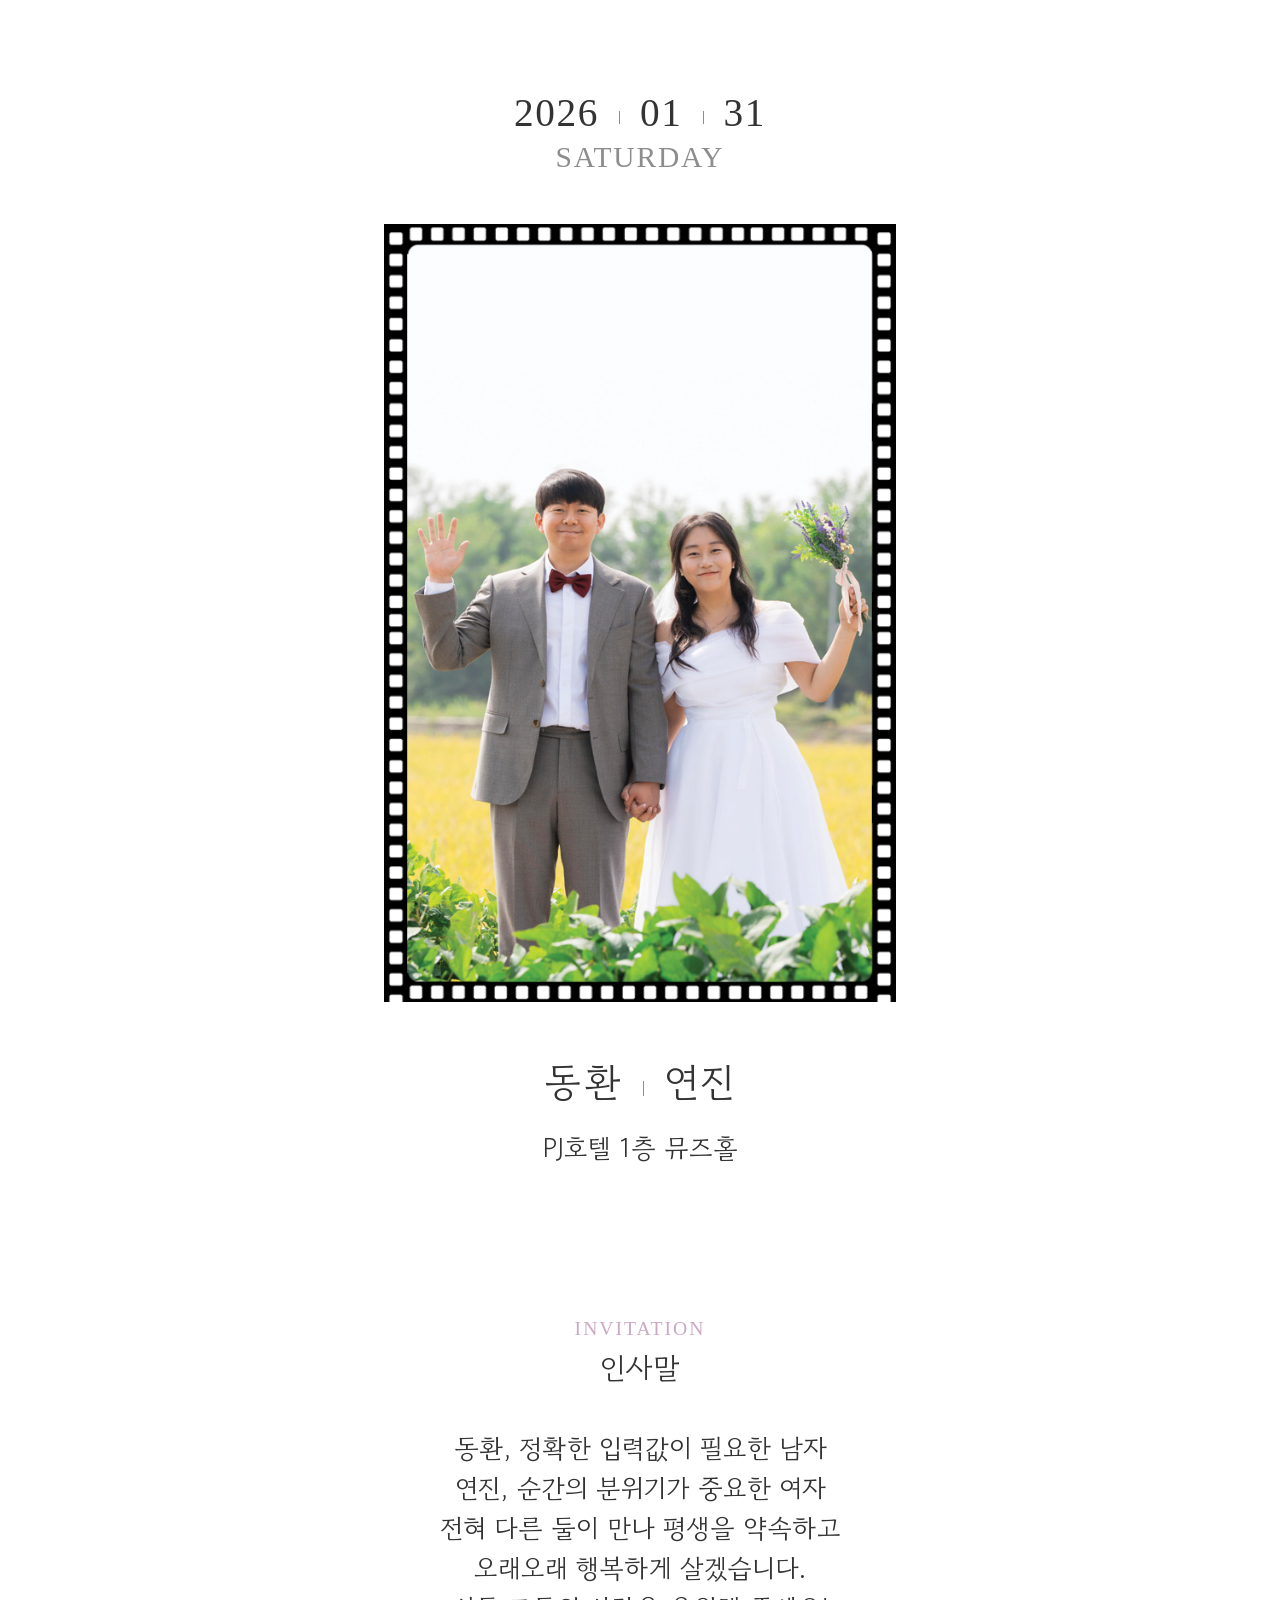
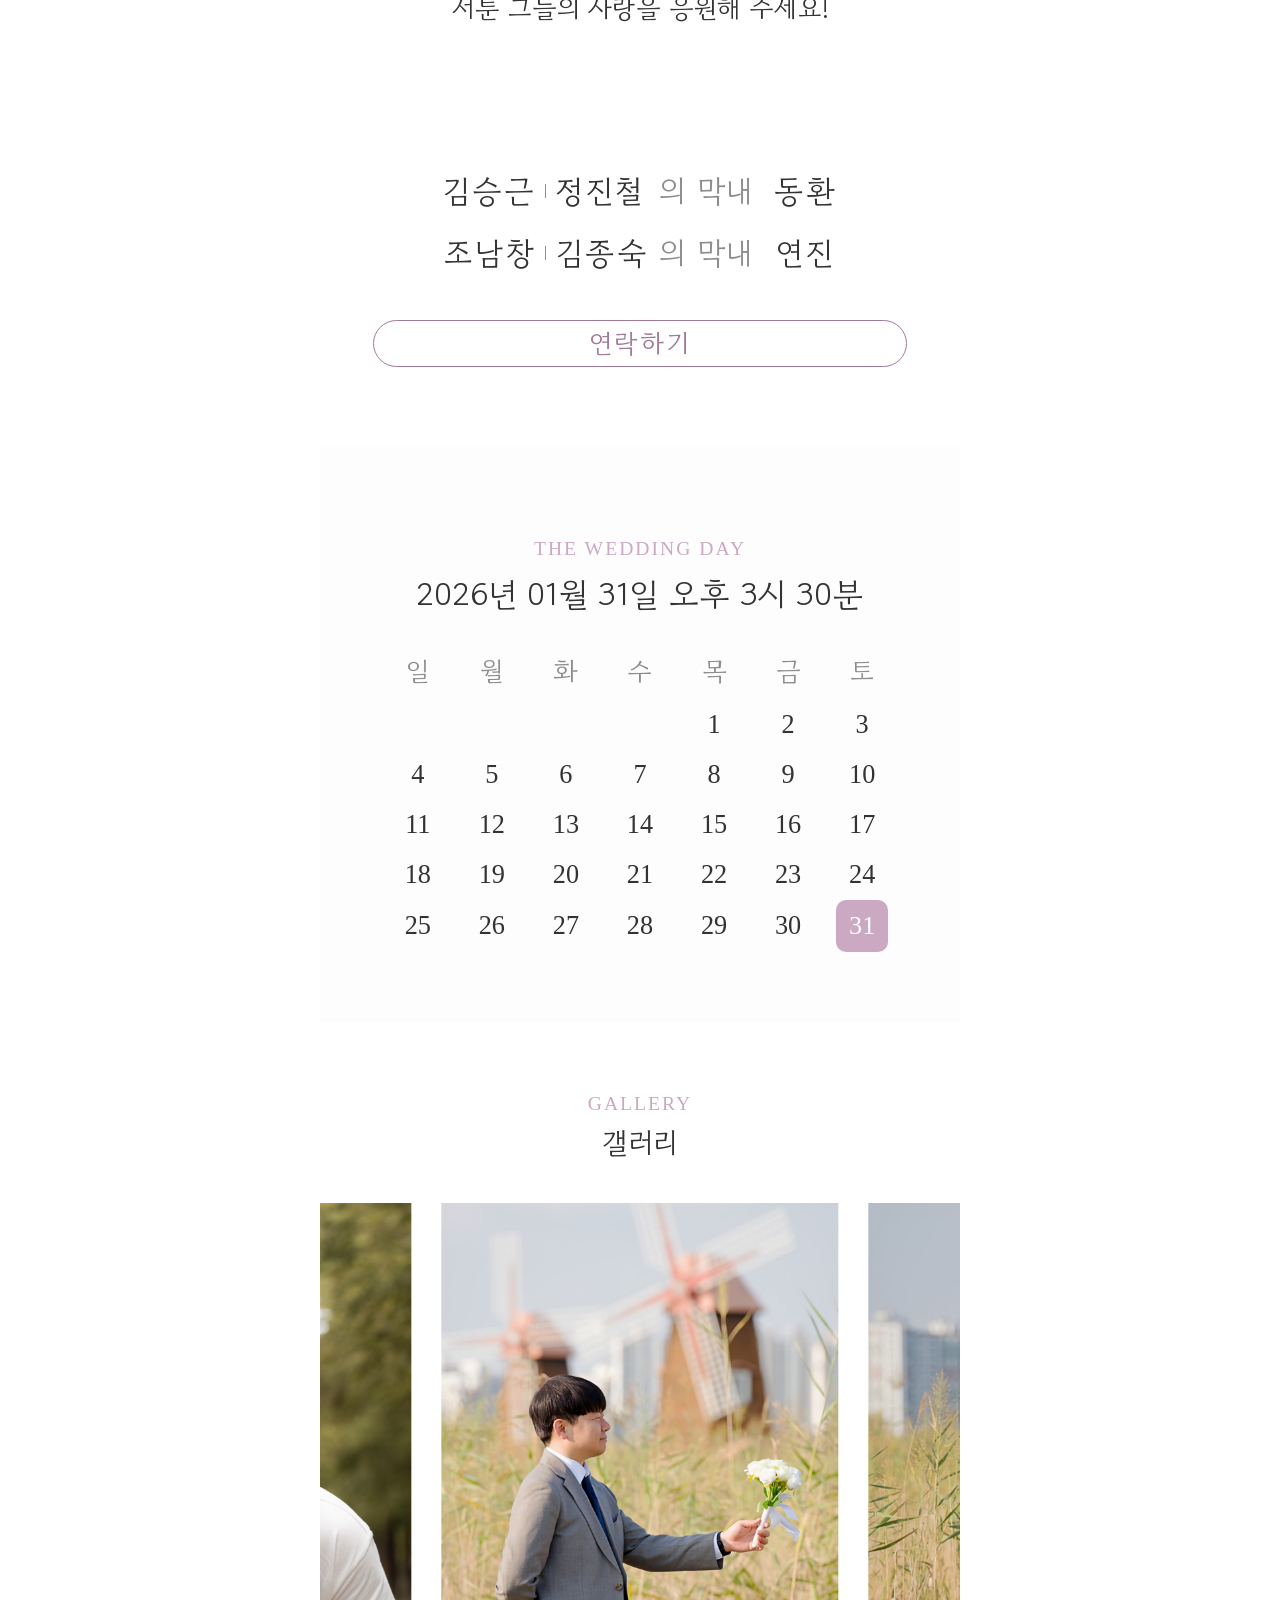
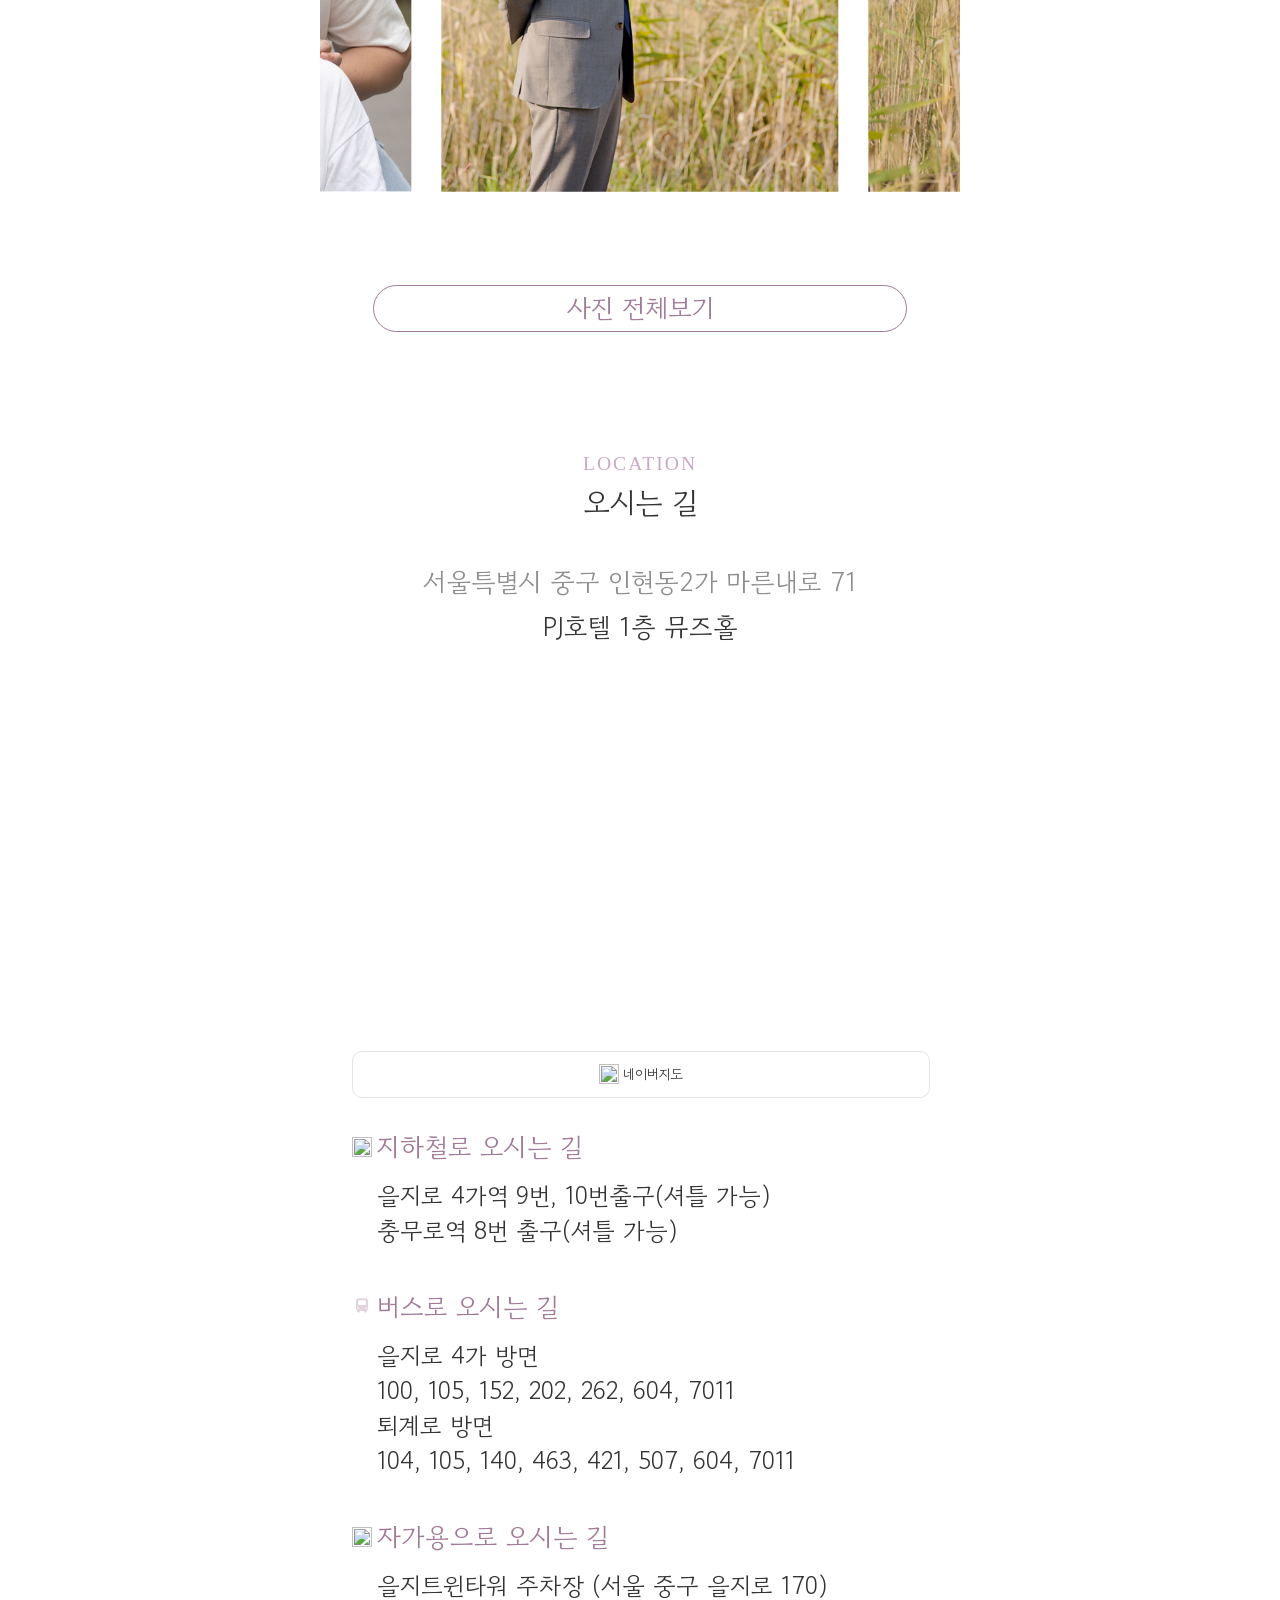
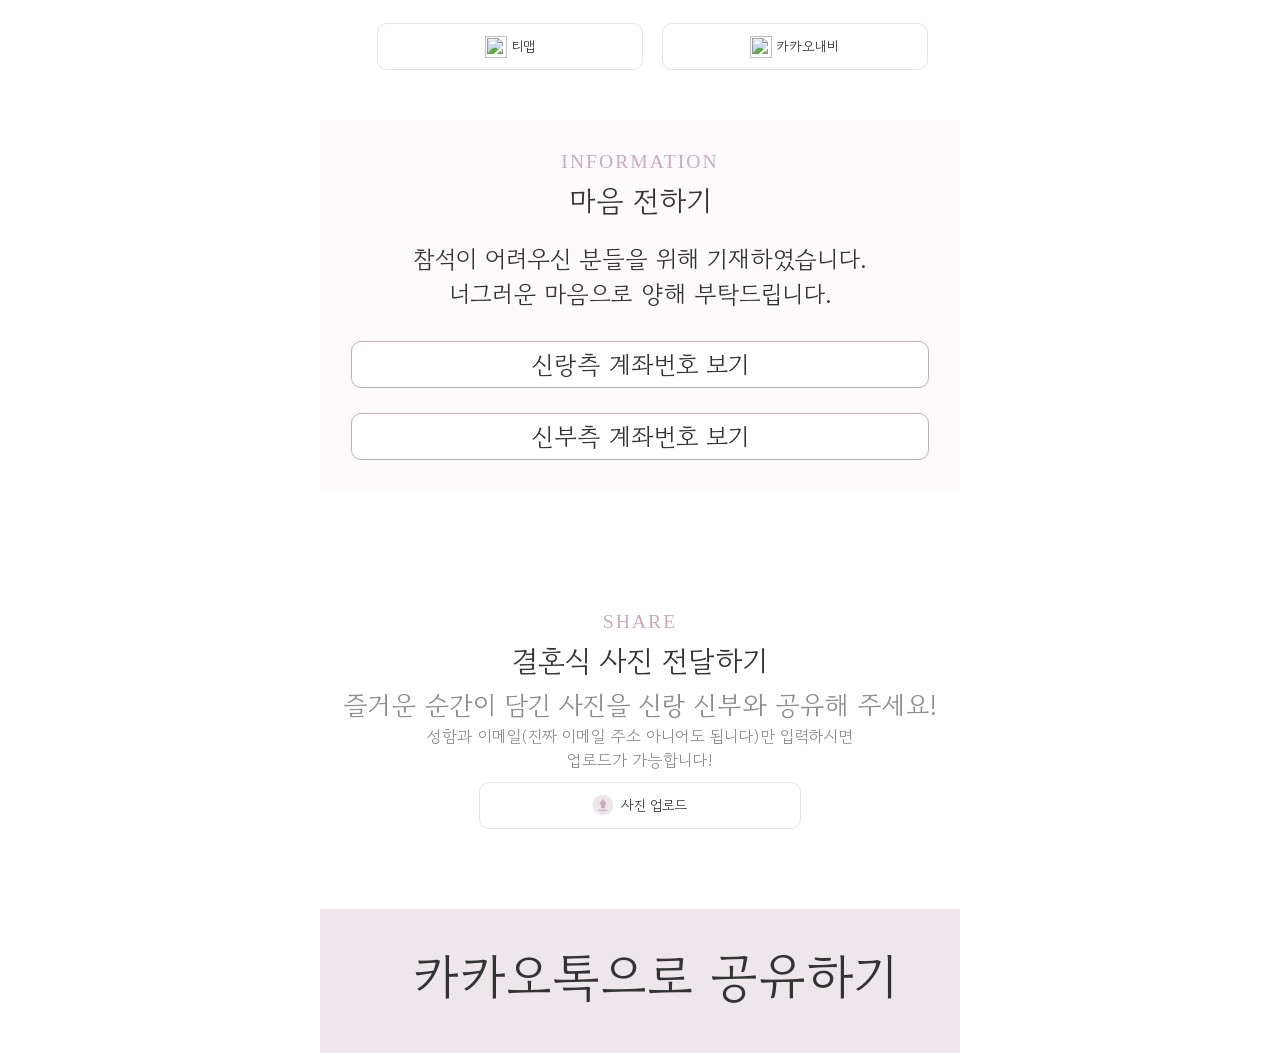
==== index.html @ b0cb7cbd "계좌번호 추가" ====
<html드lang="en" style="width: 100%; overflow: auto;"><head>
<meta charset="UTF-8">

<meta name="viewport" content="width=device-width,initial-scale=1.0,maximum-scale=2.0,minimum-scale=1.0,user-scalable=1;viewport-fit=cover">
<style>

html { touch-action: auto; }
</style>

<meta http-equiv="X-UA-Compatible" content="ie=edge">
<meta name="format-detection" content="telephone=no">

<title>동환♡연진</title>
<meta property="og:url" content="https://arange-pro.github.io/invite/">
<meta property="og:title" content="동환♡연진">
<meta property="og:type" content="website">
<meta property="og:image" content="https://arange-pro.github.io/invite/data/main.jpg">  
<meta property="og:description" content="우리 결혼합니다."><link rel="apple-touch-icon-precomposed" href="skin_style/favicon.png">
<link rel="shortcut Icon" href="skin_style/favicon.png">
<link rel="stylesheet" href="css/skin.css">
<script src="skin_style/jquery-1.11.0.min2.js"></script>

<body style="width: 100%; overflow: auto;"><div data-wxt-integrated=""><div id="__endic_crx__"><div class="css-1rld6j7"></div></div></div>
<link href="https://fonts.googleapis.com/css2?family=Crimson+Text:ital,wght@0,400;0,600;0,700;1,400;1,600;1,700&amp;family=Open+Sans:wght@300;400&amp;display=swap" rel="stylesheet">

<!-- <script src="skin_style/mapResizable.js"></script> -->
<script src="skin_style/calendar_wed150.js"></script>
<script type="text/javascript" src="js/swiper-bundle.min.js"></script>
<link rel="stylesheet" href="css/swiper-bundle.min.css">

<style>
.title_box_wrap_2{
  width:80%;margin:0 auto;background-image:url(https://arange-pro.github.io/invite/data/main_2.jpg);
  background-color:#fff;background-repeat:no-repeat;background-size:100% auto;background-position:auto center;
}
</style>
<div class="title_box_wrap">
<!--
<video width="500" autoplay="true" style="width:100%;height:300px;position:absolute;left:0;top:0;">
  <source src="https://m.bomtvcard.com/skin/wed150/images/flower_00_1.mp4" type="video/mp4">
</video>
-->
<!--   <img src="https://m.bomtvcard.com/skin/wed150/images/main_img_icon1.png" class="main_img_icon1">
  <img src="https://m.bomtvcard.com/skin/wed150/images/main_img_icon2.png" class="main_img_icon2"> -->
  <div style="height:90px"></div>
  <div class="title_box_wrap_1">
    <div class="wd_date">2026<div class="wd_line"></div>01<div class="wd_line"></div>31</div>
    <div class="wd_YOIL">SATURDAY</div>
  </div>
  <div style="height:50px"></div>
  <div class="title_box_wrap_2">
     <img src="data/film.png" class="frame">

  </div>
  <div style="height:50px"></div>
  <div class="title_box_wrap_3">
    <div class="wd_names">동환<div class="wd_line" style="height:15px"></div>연진</div>
    <div class="wd_info">PJ호텔 1층 뮤즈홀</div>
  </div>
  <div style="clear:both;height:50px"></div>
</div>


<!-- 인사글 시작 -->
<div id="invitation">
  <div class="TITLE_EN">INVITATION</div>
  <div class="TITLE_KR">인사말</div>
  <div class="invitation_txt">동환, 정확한 입력값이 필요한 남자<br>
연진, 순간의 분위기가 중요한 여자<br>
전혀 다른 둘이 만나 평생을 약속하고<br>
오래오래 행복하게 살겠습니다.<br>
서툰 그들의 사랑을 응원해 주세요!<br>
<br>
  <div style="height:100px;clear:both"></div>
</div>
<!-- 인사글 종료-->




<!-- 혼주 정보 시작-->
<div>   
    <div class="p_name_wrap">
          <table class="nameTB" t="4">
                <tbody><tr a="1">
          <td></td>
          <td align="right">김승근</td>
          <td width="20" align="center"><div class="wd_line2"></div></td>
          <td align="left"></td>
          <td>정진철</td>
          <td width="10"></td>
          <td class="_ps3">의</td>
          <td width="10"></td>
          <td class="_ps3">막내</td>
          <td width="20"></td>
          <td align="center">동환</td>
        </tr>
                <tr style="height:17px;"><td colspan="11"></td></tr>
        <tr a="2">
          <td></td>
          <td align="right">조남창</td>
          <td width="20" align="center"><div class="wd_line2"></div></td>
          <td align="left"></td>
          <td>김종숙</td>
          <td width="10"></td>
          <td class="_ps3">의</td>
          <td width="10"></td>
          <td class="_ps3">막내</td>
          <td width="20"></td>
          <td align="center">연진</td>
        </tr>
      </tbody></table>    <div class="collBtn" onclick="showCall()">연락하기</div>
    </div>
  <div style="height:80px;clear:both"></div>
</div>


<div class="CALL_SHADE" style="display: none;"></div>
<div class="CALL" style="top: 178.5px; display: none;">
  <img src="https://m.bomtvcard.com/skin/wed150/images/X_ICON.svg" class="X_ICON" onclick="hideCall()">
  <div style="height:60px;clear:both"></div>
  <div class="CALL_TITLE">축하 인사 전하기</div>
  <div style="height:5px;clear:both"></div>
  <div class="CALL_TITLE2">전화, 문자메세지로 축하 인사를 전해보세요.</div>
  <div style="height:40px;clear:both"></div>
  <div class="CALL_LINE"></div>
  <div style="height:25px;clear:both"></div>
  <table class="CALL_TB">
    <tbody><tr>
      <td width="*" class="CALL_TB1">신랑</td>
      <td width="30%" class="CALL_TB2">동환</td>
      <td width="17%" class="CALL_TB3">
        <div class="CALL_ICONS">
          <div class="CALL_ICONS3"></div><div class="CALL_ICONS3"></div><div class="CALL_ICONS3"></div>
        </div>      
        <a href="tel:01080012079"><img src="https://m.bomtvcard.com/skin/wed150/images/phone_icon.jpg" class="phone_icon"></a>
      </td>
      <td width="17%" class="CALL_TB4"><a href="sms:01080012079"><img src="https://m.bomtvcard.com/skin/wed150/images/msg_icon.jpg" class="msg_icon"></a></td>
    </tr>
  </tbody></table>
  <div style="height:30px;clear:both"></div>
  <div class="CALL_LINE2"></div>
  <div style="height:30px;clear:both"></div>
  <table class="CALL_TB">
    <tbody><tr>
      <td width="*" class="CALL_TB1">신부</td>
      <td width="30%" class="CALL_TB2">연진</td>
      <td width="17%" class="CALL_TB3">
        <div class="CALL_ICONS">
          <div class="CALL_ICONS3"></div><div class="CALL_ICONS3"></div><div class="CALL_ICONS3"></div>
        </div>      
        <a href="tel:01088054649"><img src="https://m.bomtvcard.com/skin/wed150/images/phone_icon.jpg" class="phone_icon"></a>
      </td>
      <td width="17%" class="CALL_TB4"><a href="sms:01088054649"><img src="https://m.bomtvcard.com/skin/wed150/images/msg_icon.jpg" class="msg_icon"></a></td>
    </tr>
  </tbody></table>  
  <div style="height:40px;clear:both"></div>
</div>
<!-- 혼주 정보 종료-->



<!-- 달력 시작 -->

<div style="background:#FDFDFD;">
<div style="width:90%;margin:0 auto;position:relative;" data-aos="fade-up" data-aos-duration="1000">
  <div style="height:90px;clear:both"></div>
  <div class="_titleBox">
    <div class="TITLE_EN">THE WEDDING DAY</div>
    <div style="height:10px;clear:both"></div>
    <div class="TITLE_KR2">2026년 01월 31일 오후 3시 30분</div>
    <div style="height:15px;"></div>
  </div>
  <div style="height:20px;clear:both"></div>
  
  <div id="div_calendar"><table class="cal"><tbody><tr style="height:30px"><th style="width:14.28%;">일</th><th style="width:14.28%;">월</th><th style="width:14.28%;">화</th><th style="width:14.28%;">수</th><th style="width:14.28%;">목</th><th style="width:14.28%;">금</th><th style="width:14.28%;">토</th></tr><tr style="height:10px"><td colspan="10"></td></tr><tr><td> </td>
<td> </td>
<td> </td>
<td> </td>
<td> </td>
<td> </td>
<td style=" text-align:center; " onclick="calendar_set_date('20260101');">1</td></tr><tr><td style=" text-align:center;" onclick="calendar_set_date('20260102');">2</td><td style=" text-align:center;" onclick="calendar_set_date('20260103');">3</td><td style=" text-align:center;" onclick="calendar_set_date('20260104');">4</td><td style=" text-align:center;" onclick="calendar_set_date('20260105');">5</td><td style=" text-align:center;" onclick="calendar_set_date('20260106');">6</td><td style=" text-align:center;" onclick="calendar_set_date('20260107');">7</td><td style=" text-align:center; " onclick="calendar_set_date('20260108');">8</td></tr><tr><td style=" text-align:center;" onclick="calendar_set_date('20260109');">9</td><td style=" text-align:center;" onclick="calendar_set_date('20260110');">10</td><td style=" text-align:center;" onclick="calendar_set_date('20260111');">11</td><td style=" text-align:center;" onclick="calendar_set_date('20260112');">12</td><td style=" text-align:center;" onclick="calendar_set_date('20260113');">13</td><td style=" text-align:center;" onclick="calendar_set_date('20260114');">14</td><td style=" text-align:center; " onclick="calendar_set_date('20260115');">15</td></tr><tr><td style=" text-align:center;" onclick="calendar_set_date('20260116');">16</td><td style=" text-align:center;" onclick="calendar_set_date('20260117');">17</td><td style=" text-align:center;" onclick="calendar_set_date('20260118');">18</td><td style=" text-align:center;" onclick="calendar_set_date('20260119');">19</td><td style=" text-align:center;" onclick="calendar_set_date('20260120');">20</td><td style=" text-align:center;" onclick="calendar_set_date('20260121');">21</td><td style=" text-align:center; " onclick="calendar_set_date('20260122');">22</td></tr><tr><td style=" text-align:center;" onclick="calendar_set_date('20260123');">23</td><td style=" text-align:center;" onclick="calendar_set_date('20260124');">24</td><td style=" text-align:center;" onclick="calendar_set_date('20260125');">25</td><td style=" text-align:center;" onclick="calendar_set_date('20260126');">26</td><td style=" text-align:center;" onclick="calendar_set_date('20260127');">27</td><td style=" text-align:center;" onclick="calendar_set_date('20260128');">28</td><td style=" text-align:center; " onclick="calendar_set_date('20260129');">29</td></tr><tr><td style=" text-align:center;" onclick="calendar_set_date('20260130');">30</td><td> </td>
<td> </td>
<td> </td>
<td> </td>
<td> </td>
<td> </td>
</tr></tbody></table><div id="calendar_years" style="position:absolute; margin-left:3px; width:154px; visibility:hidden; background-color:#ffffff;"><div style="margin-top:0px; margin-left:0px; float:left; width:35px; height:20px; text-align:center; padding-top:2px; border:1px solid #c2c2c2; background-color:#e5e5e5; font-size:11px; cursor:pointer;" onclick="calendar_draw('20211101')" onmouseover="this.style.backgroundColor='#c2c2c2';" onmouseout="this.style.backgroundColor='#e5e5e5';">2021</div><div style="margin-top:0px; margin-left:2px; float:left; width:35px; height:20px; text-align:center; padding-top:2px; border:1px solid #c2c2c2; background-color:#e5e5e5; font-size:11px; cursor:pointer;" onclick="calendar_draw('20221101')" onmouseover="this.style.backgroundColor='#c2c2c2';" onmouseout="this.style.backgroundColor='#e5e5e5';">2022</div><div style="margin-top:0px; margin-left:2px; float:left; width:35px; height:20px; text-align:center; padding-top:2px; border:1px solid #c2c2c2; background-color:#e5e5e5; font-size:11px; cursor:pointer;" onclick="calendar_draw('20231101')" onmouseover="this.style.backgroundColor='#c2c2c2';" onmouseout="this.style.backgroundColor='#e5e5e5';">2023</div><div style="margin-top:0px; margin-left:2px; float:left; width:35px; height:20px; text-align:center; padding-top:2px; border:1px solid #c2c2c2; background-color:#e5e5e5; font-size:11px; cursor:pointer;" onclick="calendar_draw('20241101')" onmouseover="this.style.backgroundColor='#c2c2c2';" onmouseout="this.style.backgroundColor='#e5e5e5';">2024</div><div style="margin-top:2px; margin-left:0px; float:left; width:35px; height:20px; text-align:center; padding-top:2px; border:1px solid #c2c2c2; background-color:#e5e5e5; font-size:11px; cursor:pointer;" onclick="calendar_draw('20260101')" onmouseover="this.style.backgroundColor='#c2c2c2';" onmouseout="this.style.backgroundColor='#e5e5e5';">2025</div><div style="margin-top:2px; margin-left:2px; float:left; width:35px; height:20px; text-align:center; padding-top:2px; border:1px solid #c2c2c2; background-color:#e5e5e5; font-size:11px; cursor:pointer;" onclick="calendar_draw('20261101')" onmouseover="this.style.backgroundColor='#c2c2c2';" onmouseout="this.style.backgroundColor='#e5e5e5';">2026</div><div style="margin-top:2px; margin-left:2px; float:left; width:35px; height:20px; text-align:center; padding-top:2px; border:1px solid #c2c2c2; background-color:#e5e5e5; font-size:11px; cursor:pointer;" onclick="calendar_draw('20271101')" onmouseover="this.style.backgroundColor='#c2c2c2';" onmouseout="this.style.backgroundColor='#e5e5e5';">2027</div><div style="margin-top:2px; margin-left:2px; float:left; width:35px; height:20px; text-align:center; padding-top:2px; border:1px solid #c2c2c2; background-color:#e5e5e5; font-size:11px; cursor:pointer;" onclick="calendar_draw('20281101')" onmouseover="this.style.backgroundColor='#c2c2c2';" onmouseout="this.style.backgroundColor='#e5e5e5';">2028</div><div style="margin-top:2px; margin-left:0px; float:left; width:35px; height:20px; text-align:center; padding-top:2px; border:1px solid #c2c2c2; background-color:#e5e5e5; font-size:11px; cursor:pointer;" onclick="calendar_draw('20291101')" onmouseover="this.style.backgroundColor='#c2c2c2';" onmouseout="this.style.backgroundColor='#e5e5e5';">2029</div><div style="margin-top:2px; margin-left:2px; float:left; width:35px; height:20px; text-align:center; padding-top:2px; border:1px solid #c2c2c2; background-color:#e5e5e5; font-size:11px; cursor:pointer;" onclick="calendar_draw('20301101')" onmouseover="this.style.backgroundColor='#c2c2c2';" onmouseout="this.style.backgroundColor='#e5e5e5';">2030</div><div style="margin-top:2px; margin-left:2px; float:left; width:35px; height:20px; text-align:center; padding-top:2px; border:1px solid #c2c2c2; background-color:#e5e5e5; font-size:11px; cursor:pointer;" onclick="calendar_years_change('2011', '11')" onmouseover="this.style.backgroundColor='#c2c2c2';" onmouseout="this.style.backgroundColor='#e5e5e5';">이전</div><div style="margin-top:2px; margin-left:2px; float:left; width:35px; height:20px; text-align:center; padding-top:2px; border:1px solid #c2c2c2; background-color:#e5e5e5; font-size:11px; cursor:pointer;" onclick="calendar_years_change('2031', '11')" onmouseover="this.style.backgroundColor='#c2c2c2';" onmouseout="this.style.backgroundColor='#e5e5e5';">다음</div></div><div id="calendar_months" style="position:absolute; margin-left:3px; width:154px; visibility:hidden; background-color:#ffffff;"><div style="float:left; width:22px; height:20px; text-align:center; padding-top:2px; border:1px solid #c2c2c2; background-color:#e5e5e5; font-size:11px; cursor:pointer;" onclick="calendar_draw('202501')" onmouseover="this.style.backgroundColor='#c2c2c2';" onmouseout="this.style.backgroundColor='#e5e5e5';">1</div><div style="float:left; margin-left:2px; width:22px; height:20px; text-align:center; padding-top:2px; border:1px solid #c2c2c2; background-color:#e5e5e5; font-size:11px; cursor:pointer;" onclick="calendar_draw('202502')" onmouseover="this.style.backgroundColor='#c2c2c2';" onmouseout="this.style.backgroundColor='#e5e5e5';">2</div><div style="float:left; margin-left:2px; width:22px; height:20px; text-align:center; padding-top:2px; border:1px solid #c2c2c2; background-color:#e5e5e5; font-size:11px; cursor:pointer;" onclick="calendar_draw('202503')" onmouseover="this.style.backgroundColor='#c2c2c2';" onmouseout="this.style.backgroundColor='#e5e5e5';">3</div><div style="float:left; margin-left:2px; width:22px; height:20px; text-align:center; padding-top:2px; border:1px solid #c2c2c2; background-color:#e5e5e5; font-size:11px; cursor:pointer;" onclick="calendar_draw('202504')" onmouseover="this.style.backgroundColor='#c2c2c2';" onmouseout="this.style.backgroundColor='#e5e5e5';">4</div><div style="float:left; margin-left:2px; width:22px; height:20px; text-align:center; padding-top:2px; border:1px solid #c2c2c2; background-color:#e5e5e5; font-size:11px; cursor:pointer;" onclick="calendar_draw('202505')" onmouseover="this.style.backgroundColor='#c2c2c2';" onmouseout="this.style.backgroundColor='#e5e5e5';">5</div><div style="float:left; margin-left:2px; width:22px; height:20px; text-align:center; padding-top:2px; border:1px solid #c2c2c2; background-color:#e5e5e5; font-size:11px; cursor:pointer;" onclick="calendar_draw('202506')" onmouseover="this.style.backgroundColor='#c2c2c2';" onmouseout="this.style.backgroundColor='#e5e5e5';">6</div><div style="float:left; margin-top:1px; width:22px; height:20px; text-align:center; padding-top:2px; border:1px solid #c2c2c2; background-color:#e5e5e5; font-size:11px; cursor:pointer;" onclick="calendar_draw('202507')" onmouseover="this.style.backgroundColor='#c2c2c2';" onmouseout="this.style.backgroundColor='#e5e5e5';">7</div><div style="float:left; margin-left:2px; margin-top:1px; width:22px; height:20px; text-align:center; padding-top:2px; border:1px solid #c2c2c2; background-color:#e5e5e5; font-size:11px; cursor:pointer;" onclick="calendar_draw('202508')" onmouseover="this.style.backgroundColor='#c2c2c2';" onmouseout="this.style.backgroundColor='#e5e5e5';">8</div><div style="float:left; margin-left:2px; margin-top:1px; width:22px; height:20px; text-align:center; padding-top:2px; border:1px solid #c2c2c2; background-color:#e5e5e5; font-size:11px; cursor:pointer;" onclick="calendar_draw('202509')" onmouseover="this.style.backgroundColor='#c2c2c2';" onmouseout="this.style.backgroundColor='#e5e5e5';">9</div><div style="float:left; margin-left:2px; margin-top:1px; width:22px; height:20px; text-align:center; padding-top:2px; border:1px solid #c2c2c2; background-color:#e5e5e5; font-size:11px; cursor:pointer;" onclick="calendar_draw('202510')" onmouseover="this.style.backgroundColor='#c2c2c2';" onmouseout="this.style.backgroundColor='#e5e5e5';">10</div><div style="float:left; margin-left:2px; margin-top:1px; width:22px; height:20px; text-align:center; padding-top:2px; border:1px solid #c2c2c2; background-color:#e5e5e5; font-size:11px; cursor:pointer;" onclick="calendar_draw('202601')" onmouseover="this.style.backgroundColor='#c2c2c2';" onmouseout="this.style.backgroundColor='#e5e5e5';">11</div><div style="float:left; margin-left:2px; margin-top:1px; width:22px; height:20px; text-align:center; padding-top:2px; border:1px solid #c2c2c2; background-color:#e5e5e5; font-size:11px; cursor:pointer;" onclick="calendar_draw('202512')" onmouseover="this.style.backgroundColor='#c2c2c2';" onmouseout="this.style.backgroundColor='#e5e5e5';">12</div></div></div>
  
  <div style="height:70px;clear:both"></div>
</div>
</div>
<input type="hidden" id="calendar_div_date" value="20260131">
<script>
calendar(null , 'div_calendar');
</script><div id="calendar_div" style="width: 90%; margin: 0px auto; z-index: 99999; position: absolute; top: 3694px; left: 72px; visibility: visible;"></div>
<!-- 달력 종료 -->





<!-- 갤러리 시작 -->

<style>
.swiper-container {padding-bottom:6vw;}
.swiper-slide {height: 88vw;text-align:center;position:relative;}
.swiper-container-horizontal>.swiper-pagination-bullets, .swiper-pagination-custom, .swiper-pagination-fraction {bottom: 0px;left: 0;width: 100%;}

.swiper-slide img {
  width:93%; position:absolute; left:3.5%; top:0px; z-index:2;
}    
.fullscreen {position:fixed;width:100%;height:100%;left:0;top:0px;z-index:104;}
.fullscreen .swiper-slide{position:relative;height:auto;}
.fullscreen .swiper-wrapper{position:absolute;left:0;top:50vh;}
.fullscreen .swiper-slide img {position:relative;width:93%;left:0;top:0;z-index:2;}
.backdrop {
  background: #000;
  opacity: .7;
  width: 100vw;
  height: 100vh;
  position: fixed;
  top: 0;
  z-index: 1;
  cursor: pointer;display:none;z-index:102;
}
.swiper-slideCLOSE{display:none;width:20px;position: fixed;right:3.5%;top:50vh;z-index:105;}
.swiper-slideFONT{display:none;position: fixed;top:50vh;left:0;z-index:104;font-family:'GowunDodum-Regular';color:#FFFFFF;font-size:3.2vw;text-align:center;width:100%;}



.swiper-slide .swiper-slideIMG_center{
  top: 50%;transform: translate(0%, -50%);
}

</style>


<div style="clear:both">
  <div style="height:70px;clear:both"></div>
  <div class="TITLE_EN">GALLERY</div>
  <div class="TITLE_KR">갤러리</div>
  <div style="height:40px;clear:both"></div>
</div>
<img src="https://m.bomtvcard.com/skin/wed150/images/slide_close.svg" class="swiper-slideCLOSE" onclick="closeFullscreenSwiper()">
<div class="swiper-slideFONT">옆으로 넘기시면 더 많은 사진을 볼 수 있습니다.</div>
<div class="backdrop">옆으로 넘기시면 더 많은 사진을 볼 수 있습니다.</div>
<div class="swiper-containerTEMP" style="HEIGHT:94VW;DISPLAY:NONE;"></div>
<div class="swiper-container swiper-container-initialized swiper-container-horizontal swiper-container-pointer-events" style="cursor: grab;">
    <div class="swiper-wrapper" id="swiper-wrapper-e52910f8da94f80d2" aria-live="polite" style="transition-duration: 0ms; transform: translate3d(-746.667px, 0px, 0px);">
      <div class="swiper-slide swiper-slide-duplicate" data-swiper-slide-index="0" role="group" aria-label="1 / 23" style="width: 426.667px;">
      <img src="data/1.jpg" class="swiper-slideIMG swiper-slideIMG_center">
      <div style="clear:both"></div>
    </div>
    <div class="swiper-slide swiper-slide-next" data-swiper-slide-index="1" role="group" aria-label="2 / 23" style="width: 426.667px;">
      <img src="data/2.jpg" class="swiper-slideIMG swiper-slideIMG_center">
      <div style="clear:both"></div>
    </div>
      <div class="swiper-slide swiper-slide-active" data-swiper-slide-index="2" role="group" aria-label="3 / 23" style="width: 426.667px;">
      <img src="data/3.jpg" class="swiper-slideIMG swiper-slideIMG_center">
      <div style="clear:both"></div>
    </div>
      <div class="swiper-slide swiper-slide-active" data-swiper-slide-index="3" role="group" aria-label="4 / 23" style="width: 426.667px;">
      <img src="data/4.jpg" class="swiper-slideIMG swiper-slideIMG_center">
      <div style="clear:both"></div>
    </div>
      <div class="swiper-slide" data-swiper-slide-index="4" role="group" aria-label="5 / 23" style="width: 426.667px;">
      <img src="data/5.jpg" class="swiper-slideIMG swiper-slideIMG_center">
      <div style="clear:both"></div>
    </div>
      <div class="swiper-slide" data-swiper-slide-index="5" role="group" aria-label="6 / 23" style="width: 426.667px;">
      <img src="data/6.png" class="swiper-slideIMG swiper-slideIMG_center">
      <div style="clear:both"></div>
    </div>
      <div class="swiper-slide" data-swiper-slide-index="6" role="group" aria-label="7 / 23" style="width: 426.667px;">
      <img src="data/7.jpg" class="swiper-slideIMG swiper-slideIMG_center">
      <div style="clear:both"></div>
    </div>
      <div class="swiper-slide" data-swiper-slide-index="7" role="group" aria-label="8 / 23" style="width: 426.667px;">
      <img src="data/8.jpg" class="swiper-slideIMG swiper-slideIMG_center">
      <div style="clear:both"></div>
    </div>
            <div class="swiper-slide" data-swiper-slide-index="8" role="group" aria-label="9 / 23" style="width: 426.667px;">
      <img src="data/9.jpg" class="swiper-slideIMG swiper-slideIMG_center">
      <div style="clear:both"></div>
    </div>
          <div class="swiper-slide" data-swiper-slide-index="9" role="group" aria-label="10 / 23" style="width: 426.667px;">
      <img src="data/10.jpg" class="swiper-slideIMG swiper-slideIMG_center">
      <div style="clear:both"></div>
    </div>
          <div class="swiper-slide" data-swiper-slide-index="10" role="group" aria-label="11 / 23" style="width: 426.667px;">
      <img src="data/11.jpg" class="swiper-slideIMG swiper-slideIMG_center">
      <div style="clear:both"></div>
    </div>
          <div class="swiper-slide" data-swiper-slide-index="11" role="group" aria-label="12 / 23" style="width: 426.667px;">
      <img src="data/12.jpg" class="swiper-slideIMG swiper-slideIMG_center">
      <div style="clear:both"></div>
    </div>
          <div class="swiper-slide" data-swiper-slide-index="12" role="group" aria-label="13 / 23" style="width: 426.667px;">
      <img src="data/13.jpg" class="swiper-slideIMG swiper-slideIMG_center">
      <div style="clear:both"></div>
    </div>
    <div class="swiper-slide" data-swiper-slide-index="13" role="group" aria-label="14 / 23" style="width: 426.667px;">
      <img src="data/14.jpg" class="swiper-slideIMG swiper-slideIMG_center">
      <div style="clear:both"></div>
    </div>
    <div class="swiper-slide" data-swiper-slide-index="14" role="group" aria-label="15 / 23" style="width: 426.667px;">
      <img src="data/15.jpg" class="swiper-slideIMG swiper-slideIMG_center">
      <div style="clear:both"></div>
    </div>
    <div class="swiper-slide" data-swiper-slide-index="15" role="group" aria-label="16 / 23" style="width: 426.667px;">
      <img src="data/16.jpg" class="swiper-slideIMG swiper-slideIMG_center">
      <div style="clear:both"></div>
    </div>
    <div class="swiper-slide" data-swiper-slide-index="16" role="group" aria-label="17 / 23" style="width: 426.667px;">
      <img src="data/17.jpg" class="swiper-slideIMG swiper-slideIMG_center">
      <div style="clear:both"></div>
    </div>
    <div class="swiper-slide" data-swiper-slide-index="17" role="group" aria-label="18 / 23" style="width: 426.667px;">
      <img src="data/18.jpg" class="swiper-slideIMG swiper-slideIMG_center">
      <div style="clear:both"></div>
    </div>
    <div class="swiper-slide" data-swiper-slide-index="18" role="group" aria-label="19 / 23" style="width: 426.667px;">
      <img src="data/19.jpg" class="swiper-slideIMG swiper-slideIMG_center">
      <div style="clear:both"></div>
    </div>
    <div class="swiper-slide" data-swiper-slide-index="19" role="group" aria-label="20 / 23" style="width: 426.667px;">
      <img src="data/20.jpg" class="swiper-slideIMG swiper-slideIMG_center">
      <div style="clear:both"></div>
    </div>
    <div class="swiper-slide" data-swiper-slide-index="20" role="group" aria-label="21 / 23" style="width: 426.667px;">
      <img src="data/21.jpg" class="swiper-slideIMG swiper-slideIMG_center">
      <div style="clear:both"></div>
    </div>
    <div class="swiper-slide" data-swiper-slide-index="21" role="group" aria-label="22 / 23" style="width: 426.667px;">
      <img src="data/22.jpg" class="swiper-slideIMG swiper-slideIMG_center">
      <div style="clear:both"></div>
    </div>
    <div class="swiper-slide" data-swiper-slide-index="22" role="group" aria-label="23 / 23" style="width: 426.667px;">
      <img src="data/23.jpg" class="swiper-slideIMG swiper-slideIMG_center">
      <div style="clear:both"></div>
    </div>
      <div class="swiper-slide swiper-slide-duplicate swiper-slide-duplicate-active" data-swiper-slide-index="1" role="group" aria-label="2 / 9" style="width: 426.667px;">
      <img src="data/2.jpg" class="swiper-slideIMG swiper-slideIMG_center">
      <div style="clear:both"></div>
    </div></div>
<span class="swiper-notification" aria-live="assertive" aria-atomic="true"></span></div>


<script>
/**/
var swiper = new Swiper('.swiper-container', {
  //effect: 'coverflow',
  grabCursor: true,
  centeredSlides: true,
  paginationClickable: true,
  slidesPerView: '1.5',
  offsetPxBefore:100,
    offsetPxAfter :100,
  loop: true
});
var swiperSlides = Array.from(swiper.slides);

swiperSlides.forEach(function(slide) {
  openFullscreenSliderHandler(slide);
  closeFullscreenSliderHandler(slide);
});

function openFullscreenSliderHandler(slide) {
  var slideImage = slide.querySelector('img');

  slideImage.addEventListener('click', function() {
    var slideNumber = slide.dataset.swiperSlideIndex;
    openFullscreenSwiper(slideNumber);
  });
}
function openFullscreenSwiper(slideNumber) {
  swiper.el.classList.add('fullscreen');
  swiper.params.slidesPerView = 1;
  swiper.update();
  $('.swiper-slideIMG').attr('class','swiper-slideIMG');
  var $imgHei=$('.swiper-slideIMG').height();
  $('.fullscreen > .swiper-wrapper').css('margin-top' , '-' + $imgHei/2 + 'px');
  $('.swiper-slideCLOSE').css('margin-top' , '-' + ($imgHei/2 + 35) + 'px');
  $('.swiper-slideFONT').css('margin-top' ,  ($imgHei/2 + 35) + 'px');
  $('.swiper-slideCLOSE,.swiper-slideFONT,.backdrop').show();
  $('.swiper-containerTEMP').show();
  swiper.slideToLoop(parseInt(slideNumber, 10), 0);
}
function closeFullscreenSliderHandler(slide) {
  var slideNumber = slide.dataset.swiperSlideIndex;
/*
  var backdrop = document.createElement('div');
  var closeButton = document.createElement('div');

  slide.appendChild(backdrop);
  slide.appendChild(closeButton);
  backdrop.classList.add('backdrop');
  closeButton.classList.add('close-button');
  closeButton.innerHTML = 'x';
  
  backdrop.addEventListener('click', function() {
    closeFullscreenSwiper(slideNumber);
  });

  closeButton.addEventListener('click', function() {
    closeFullscreenSwiper(slideNumber);
  });
*/
}

function closeFullscreenSwiper() {
  $('.swiper-containerTEMP').hide();
  swiper.el.classList.remove('fullscreen');
  swiper.params.slidesPerView = '1.5';
  swiper.update();
  //swiper.slideToLoop(parseInt(slideNumber, 10), 0);
  $('.swiper-wrapper').css('margin-top' , '0');
  $('.swiper-slideCLOSE,.swiper-slideFONT,.backdrop').hide();
  $('.swiper-slideIMG').attr('class','swiper-slideIMG swiper-slideIMG_center');
}
function closeAllGallery(){
  $('.allGallery').hide();
  $('.allGalleryList').show();
  $('.allGalleryList2').hide();
  $('html,body').css('overflow','auto');

}
function showAllGallery(){
  $('html,body').css('overflow','hidden');
  $('.allGalleryLEFT').hide();
  $('.allGallery').show();
}


</script>

<div class="collBtn" style="margin-top:25px;" onclick="showAllGallery()">사진 전체보기</div>
<style>
.allGallery {width:100vw;position:fixed;left:0;top:0;z-index:5;background:#fff;display:none;}
.allGalleryList {width:100%;height:calc(100vh - 80px);overflow-y:auto;}
.allGalleryList2{display:none;}

.allGalleryCen{width:93vw;margin:0 auto;position:relative;height: calc(100vh);}
.allGalleryTitle {text-align:center;height:80px;line-height:80px;width:100%;position:relative;}
.allGalleryTitleSpan {color:#333333;font-family:'GowunDodum-Regular';font-size:4vw;}
.allGalleryCLOSE {position:absolute;right:0px;top:32px;width:15px;}
.allGalleryLEFT {position:absolute;LEFT:0px;top:32px;width:9px;}

.allGalleryListIMG{float:left;position:relative;width:44.75vw;}
.11allGalleryListIMG:nth-child(even){float:right;} 


.allGalleryList2_big{width:100%;}
.allGalleryList2_scroll{position:absolute;left:0;bottom:0;height:130px;width:93vw;padding:15px 0;overflow-y:scroll;}
.allGalleryListIMG2{height:130px;margin-right:15px;}
.allGalleryList2_scrollinner{width:2400px;}
</style>
<div class="allGallery" style="display: none;">
  <div class="allGalleryCen">
    <div class="allGalleryTitle">
      <span class="allGalleryTitleSpan">사진 전체보기</span>
      <img src="https://m.bomtvcard.com/skin/wed150/images/slide_close.svg" class="allGalleryCLOSE" onclick="closeAllGallery()">
      <img src="https://m.bomtvcard.com/skin/wed150/images/leftICON.svg" class="allGalleryLEFT" onclick="backAllGallery()" style="display: none;">
    </div>
    <div class="allGalleryList">
      <img src="data/2.jpg" style="float:left;" class="allGalleryListIMG" onclick="allGalleryListClick(this)" _status="" _index="1">
      <img src="data/3.jpg" style="float:left;margin-left:3.5vw;" class="allGalleryListIMG" onclick="allGalleryListClick(this)" _status="" _index="2">
      <div style="clear:both;height:3.5vw;">&nbsp;</div>
      <img src="data/1.jpg" style="float:left;" class="allGalleryListIMG" onclick="allGalleryListClick(this)" _status="" _index="3">
      <img src="data/4.jpg" style="float:left;margin-left:3.5vw;" class="allGalleryListIMG" onclick="allGalleryListClick(this)" _status="" _index="4">
      <div style="clear:both;height:3.5vw;">&nbsp;</div>
      <img src="data/5.jpg" style="float:left;" class="allGalleryListIMG" onclick="allGalleryListClick(this)" _status="" _index="5">
      <img src="data/7.jpg" style="float:left;margin-left:3.5vw;" class="allGalleryListIMG" onclick="allGalleryListClick(this)" _status="" _index="6">
      <div style="clear:both;height:3.5vw;">&nbsp;</div>
      <img src="data/6.png" style="float:left;" class="allGalleryListIMG" onclick="allGalleryListClick(this)" _status="" _index="7">
      <img src="data/8.jpg" style="float:left;margin-left:3.5vw;" class="allGalleryListIMG" onclick="allGalleryListClick(this)" _status="" _index="8">
      <div style="clear:both;height:3.5vw;">&nbsp;</div>
      <img src="data/8.jpg" style="float:left;" class="allGalleryListIMG" onclick="allGalleryListClick(this)" _status="" _index="9">
      <img src="data/9.jpg" style="float:left;margin-left:3.5vw;" class="allGalleryListIMG" onclick="allGalleryListClick(this)" _status="" _index="10">
      <div style="clear:both;height:3.5vw;">&nbsp;</div>
      <img src="data/10.jpg" style="float:left;" class="allGalleryListIMG" onclick="allGalleryListClick(this)" _status="" _index="11">
      <img src="data/11.jpg" style="float:left;margin-left:3.5vw;" class="allGalleryListIMG" onclick="allGalleryListClick(this)" _status="" _index="12">
      <div style="clear:both;height:3.5vw;">&nbsp;</div>
      <img src="data/12.jpg" style="float:left;" class="allGalleryListIMG" onclick="allGalleryListClick(this)" _status="" _index="13">
      <img src="data/13.jpg" style="float:left;margin-left:3.5vw;" class="allGalleryListIMG" onclick="allGalleryListClick(this)" _status="" _index="12">
      <div style="clear:both;height:3.5vw;">&nbsp;</div>
      <img src="data/14.jpg" style="float:left;" class="allGalleryListIMG" onclick="allGalleryListClick(this)" _status="" _index="15">
      <img src="data/15.jpg" style="float:left;margin-left:3.5vw;" class="allGalleryListIMG" onclick="allGalleryListClick(this)" _status="" _index="12">
      <div style="clear:both;height:3.5vw;">&nbsp;</div>
      <img src="data/16.jpg" style="float:left;" class="allGalleryListIMG" onclick="allGalleryListClick(this)" _status="" _index="17">
      <img src="data/17.jpg" style="float:left;margin-left:3.5vw;" class="allGalleryListIMG" onclick="allGalleryListClick(this)" _status="" _index="12">
      <div style="clear:both;height:3.5vw;">&nbsp;</div>
      <img src="data/18.jpg" style="float:left;" class="allGalleryListIMG" onclick="allGalleryListClick(this)" _status="" _index="19">
      <img src="data/19.jpg" style="float:left;margin-left:3.5vw;" class="allGalleryListIMG" onclick="allGalleryListClick(this)" _status="" _index="12">
      <div style="clear:both;height:3.5vw;">&nbsp;</div>
      <img src="data/20.jpg" style="float:left;" class="allGalleryListIMG" onclick="allGalleryListClick(this)" _status="" _index="21">
      <img src="data/21.jpg" style="float:left;margin-left:3.5vw;" class="allGalleryListIMG" onclick="allGalleryListClick(this)" _status="" _index="12">
      <div style="clear:both;height:3.5vw;">&nbsp;</div>
      <img src="data/22.jpg" style="float:left;" class="allGalleryListIMG" onclick="allGalleryListClick(this)" _status="" _index="23">
      <img src="data/23.jpg" style="float:left;margin-left:3.5vw;" class="allGalleryListIMG" onclick="allGalleryListClick(this)" _status="" _index="12">

      <!-- <div style="clear:both;height:3.5vw;">&nbsp;</div><img src="/data/1755407160835/crop_A_251005_183434_96682600d3parN.jpg" style="float:left;" class="allGalleryListIMG" onclick="allGalleryListClick(this)" _status="" _index="11"><img src="/data/1755407160835/crop_A_251005_183522_00537400fAqMaC.jpg" style="float:left;margin-left:3.5vw;" class="allGalleryListIMG" onclick="allGalleryListClick(this)" _status="" _index="12"><div style="clear:both;height:3.5vw;">&nbsp;</div><img src="/data/1755407160835/crop_A_251005_183543_11346700qYIraZ.jpg" style="float:left;" class="allGalleryListIMG" onclick="allGalleryListClick(this)" _status="" _index="13"><img src="/data/1755407160835/crop_A_251005_183614_97104600zBOwNH.jpg" style="float:left;margin-left:3.5vw;" class="allGalleryListIMG" onclick="allGalleryListClick(this)" _status="" _index="14"><div style="clear:both;height:3.5vw;">&nbsp;</div><img src="/data/1755407160835/crop_A_251005_221637_01147100JiHCBb.jpg" style="float:left;" class="allGalleryListIMG" onclick="allGalleryListClick(this)" _status="" _index="15">  -->
      <div style="clear:both;height:50px;"></div>
    </div>

    <div class="allGalleryList2" style="display: none;">
      <div class="allGalleryList2_top">
        <img src="/skin/sample_img/a4.jpg" class="allGalleryList2_big">
      </div>
      <div class="allGalleryList2_scroll">
        <div class="allGalleryList2_scrollinner">
      <img src="data/1.jpg" class="allGalleryListIMG2" onclick="allGalleryListClick2(this)" _status="" _index="1">
      <img src="data/2.jpg" class="allGalleryListIMG2" onclick="allGalleryListClick2(this)" _status="" _index="2">
      <img src="data/3.jpg" class="allGalleryListIMG2" onclick="allGalleryListClick2(this)" _status="" _index="3">
      <img src="data/4.jpg" class="allGalleryListIMG2" onclick="allGalleryListClick2(this)" _status="" _index="4">
      <img src="data/5.jpg" class="allGalleryListIMG2" onclick="allGalleryListClick2(this)" _status="" _index="5">
      <img src="data/6.png" class="allGalleryListIMG2" onclick="allGalleryListClick2(this)" _status="" _index="6">
      <img src="data/7.jpg" class="allGalleryListIMG2" onclick="allGalleryListClick2(this)" _status="" _index="7">
      <img src="data/8.jpg" class="allGalleryListIMG2" onclick="allGalleryListClick2(this)" _status="" _index="8">
      <img src="data/9.jpg" class="allGalleryListIMG2" onclick="allGalleryListClick2(this)" _status="" _index="9">
      <img src="data/10.jpg" class="allGalleryListIMG2" onclick="allGalleryListClick2(this)" _status="" _index="10">
      <img src="data/11.jpg" class="allGalleryListIMG2" onclick="allGalleryListClick2(this)" _status="" _index="11">
      <img src="data/12.jpg" class="allGalleryListIMG2" onclick="allGalleryListClick2(this)" _status="" _index="12">
      <img src="data/13.jpg" class="allGalleryListIMG2" onclick="allGalleryListClick2(this)" _status="" _index="13">
      <img src="data/14.jpg" class="allGalleryListIMG2" onclick="allGalleryListClick2(this)" _status="" _index="14">
      <img src="data/15.jpg" class="allGalleryListIMG2" onclick="allGalleryListClick2(this)" _status="" _index="15">
      <img src="data/16.jpg" class="allGalleryListIMG2" onclick="allGalleryListClick2(this)" _status="" _index="16">
      <img src="data/17.jpg" class="allGalleryListIMG2" onclick="allGalleryListClick2(this)" _status="" _index="17">
      <img src="data/18.jpg" class="allGalleryListIMG2" onclick="allGalleryListClick2(this)" _status="" _index="18">
      <img src="data/19.jpg" class="allGalleryListIMG2" onclick="allGalleryListClick2(this)" _status="" _index="19">
      <img src="data/20.jpg" class="allGalleryListIMG2" onclick="allGalleryListClick2(this)" _status="" _index="20">
      <img src="data/21.jpg" class="allGalleryListIMG2" onclick="allGalleryListClick2(this)" _status="" _index="21">
      <img src="data/22.jpg" class="allGalleryListIMG2" onclick="allGalleryListClick2(this)" _status="" _index="22">
      <img src="data/23.jpg" class="allGalleryListIMG2" onclick="allGalleryListClick2(this)" _status="" _index="23">
        </div>
      </div>
    </div>

  </div>
</div>
<!-- 갤러리 종료 -->
<script>
function allGalleryListClick2(obj){
  $('.allGalleryList2_big').attr('src' , $(obj).attr('src'));
}
function backAllGallery(){
  $('.allGalleryList').show();
  $('.allGalleryList2').hide();
  $('.allGalleryTitleSpan').fadeIn(100);
  $('.allGalleryLEFT').fadeOut(100);
}
function allGalleryListClick(obj){
  $('.allGalleryList2_big').attr('src' , $(obj).attr('src'));
  $('.allGalleryList').hide();
  $('.allGalleryList2').show();
  $('.allGalleryLEFT').fadeIn(100);
  $('.allGalleryTitleSpan').fadeOut(100);
  return;
  if($(obj).attr('_status')=='big'){
    $('.allGalleryListIMG').attr('_status','');
    $('.allGalleryListIMG').stop().animate({
      'width' : '44.75vw'
    },50);
    return;
  }
  allGalleryHe=Number($('.allGalleryListIMG').eq(0).height());
  allGalleryMG=$('.allGalleryListIMG').eq(0).css('margin-bottom');
  allGalleryMG=Number(allGalleryMG.replace('px',''));
  //console.log(allGalleryHe,allGalleryMG)

  var _index=$(obj).attr('_index');
  if( _index%2==0){
    var allGallery_index = allGalleryHe * (Math.ceil(_index/2)) + (allGalleryMG * (Math.ceil(_index/2)) );
    //console.log(222,_index,allGallery_index,allGalleryMG, (Math.ceil(_index/2))  );
  }else{
    var allGallery_index = allGalleryHe * (Math.ceil(_index/2)-1) + (allGalleryMG * (Math.ceil(_index/2)-1) );
    //console.log(111,_index,allGallery_index,allGalleryMG, (allGalleryMG * (Math.ceil(_index/2)-1) )  );
  }
  $('.allGalleryListIMG').attr('_status','');
  $('.allGalleryListIMG').stop().not(obj).animate({
    'width' : '44.75vw'
  },0);
  
  $(obj).stop().animate({
    'width' : '93vw'
  },110,function(){
    $('.allGalleryList').stop().animate({
      scrollTop : allGallery_index
    },200);
  });
  $(obj).attr('_status','big');
}
</script>




<!-- 오시는길 start -->
<div style="clear:both">
  <div style="height:120px;clear:both"></div>
  <div class="TITLE_EN">LOCATION</div>
  <div class="TITLE_KR">오시는 길</div>
  <div style="height:40px;clear:both"></div>

  <div class="location_address" style="text-align:center;color:#8D8D8D;font-family: 'GowunDodum-Regular';font-size:4vw;">서울특별시 중구 인현동2가 마른내로 71</div>
  <div class="location_title" style="text-align:center;color:#333;font-family: 'GowunDodum-Regular';font-size:4vw;margin-top:7px;">PJ호텔 1층 뮤즈홀</div>

  <div style="height:30px;clear:both"></div>  
</div>
<!-- 오시는길 종료 -->

<!-- 맵 -->

  <div style="position:relative;width:90%;margin: 0 auto;">
    <iframe src="https://www.google.com/maps/embed?pb=!1m18!1m12!1m3!1d790.6441441362831!2d126.99500186961514!3d37.565038598252436!2m3!1f0!2f0!3f0!3m2!1i1024!2i768!4f13.1!3m3!1m2!1s0x357ca2ef86043d09%3A0x90bf10082cd5dc8b!2z7Zi47YWU7ZS87KCc7J20!5e0!3m2!1sko!2skr!4v1760774482495!5m2!1sko!2skr" width=100% height="350" style="border:0;" allowfullscreen="" loading="lazy" referrerpolicy="no-referrer-when-downgrade"></iframe>
  </div>
  <style>
.NAV{height:47px;width:90%;margin:0 auto;}
.NAV_BOX{font-family: 'GowunDodum-Regular';font-size:14PX;TEXT-ALIGN:CENTER;border-radius:10px;color:#333333;border:1px solid #E4E4E4 ;width:100%;height:45px;line-height:45px;}
.BOX_NAVER{  }
.BOX_NAVERIMG{WIDTH:20PX;vertical-align:-4px;}
.BOX_TMAPIMG{WIDTH:22PX;vertical-align:-6px;}
.BOX_KAKAOIMG{WIDTH:22PX;vertical-align:-6px;}
.BOX_TMAP{float:left}
.BOX_KAKAO{float:right;}
</style>
<div style="height:25px"></div>
<div class="NAV">
  <a href="https://map.naver.com/?menu=location&amp;pinType=place&amp;lat=37.564821337847675&amp;lng=126.99569038447363&amp;title=서울특별시 중구 인현동2가 마른내로 71 "><div class="NAV_BOX BOX_NAVER"><img src="https://m.bomtvcard.com/skin/wed150/images/naverICON.png" class="BOX_NAVERIMG">&nbsp;네이버지도</div></a>
</div> 

<script type="text/javascript">
  //<![CDATA[
    // 사용할 앱의 JavaScript 키를 설정해 주세요.

    // 카카오 로그인 버튼을 생성합니다.
    function navi(){

    }
  //]]>
</script>

  <script src="https://developers.kakao.com/sdk/js/kakao.min.js"></script>


      <div style="height:30px;clear:both"></div>
    <div class="etc_loca_info">
      <div class="etc_loca_infoINNER">

  <div style="margin-bottom:5px"><span class="subwayICON"><img src="https://m.bomtvcard.com/skin/wed150/images/subwayICON.svg" class="ICONBG">지하철로 오시는 길</span></div>
  을지로 4가역 9번, 10번출구(셔틀 가능)<br>
  충무로역 8번 출구(셔틀 가능) <div style="height:40px"></div>
    <div style="margin-bottom:5px"><span class="subwayICON"><img src="data/bus.svg" class="ICONBG">버스로 오시는 길</span></div>
  을지로 4가 방면<br>100, 105, 152, 202, 262, 604, 7011<br>
  퇴계로 방면<br>104, 105, 140, 463, 421, 507, 604, 7011<div style="height:40px"></div>
  <div style="margin-bottom:5px"><span class="subwayICON"><img src="https://m.bomtvcard.com/skin/wed150/images/carICON.png" class="ICONBG">자가용으로 오시는 길</span></div>
  을지트윈타워 주차장 (서울 중구 을지로 170)
  <div style="height:20px"></div>
    <a href="https://apis.openapi.sk.com/tmap/app/routes?appKey=l7xxf131c69d9bce4925b36cde90c71b8f1f&amp;name=을지트윈타워 주차장입구 &amp;lon=126.99775602819773&amp;lat=37.56578320855582" target="_blank"><div class="NAV_BOX BOX_TMAP" style="position:relative;width:48%;"><img src="https://m.bomtvcard.com/skin/wed150/images/tmapICON.png" class="BOX_TMAPIMG">&nbsp;티맵</div></a>
  <div class="NAV_BOX BOX_KAKAO" style="position:relative;width:48%;" onclick="KakaoNavi()"><img src="https://m.bomtvcard.com/skin/wed150/images/kakaonaviICON.png" class="BOX_KAKAOIMG">&nbsp;카카오내비</div>
      </div>
    </div>

<!--
<script type="text/javascript" src="https://openapi.map.naver.com/openapi/v3/maps.js?clientId=AnF781VYdqGRocT6yhqk"></script>

<script type="text/javascript" src="https://openapi.map.naver.com/openapi/v3/maps.js?ncpClientId=q83llghpq7"></script>
-->
<script type="text/javascript" src="https://oapi.map.naver.com/openapi/v3/maps.js?ncpKeyId=kj283urtud"></script>

<script>
$(function(){
  if(document.getElementById('map') != undefined){
    var map = new naver.maps.Map('map', {
      center: new naver.maps.LatLng(37.261593, 127.033413),
      zoomControl: true, //줌 컨트롤의 표시 여부
      zoom: 17    });

    var marker = new naver.maps.Marker({
      position: new naver.maps.LatLng(37.261593, 127.033413),
        /*
      icon: { // 레티나 디스플레이 대응 마커 아이콘
        url: '/skin/wed135https://m.bomtvcard.com/skin/wed150/images/pointer.png', // 110x72 크기의 원본 이미지
        size: new naver.maps.Size(60, 60),
        anchor: new naver.maps.Point(34, 55),
        origin: new naver.maps.Point(0, 0),
        scaledSize: new naver.maps.Size(60, 60)
      },
      */
      title : '봄카드' ,
      map: map
    });
    var contentString = [
      '<div style="padding:5px;">PJ호텔 뮤즈홀</div>',
      '<div style="padding:0 5px 5px 5px;">서울특별시 중구 인현동2가 마른내로 71</div>'
    ].join('');

    var infowindow = new naver.maps.InfoWindow({
      content: contentString
    });
    naver.maps.Event.addListener(marker, "click", function(e) {
      if (infowindow.getMap()) {
        infowindow.close();
      } else {
        infowindow.open(map, marker);
      }
    });
  }
});
</script>

<div style="height:20px;clear:both"></div>

<style>
.bank_info {height:40px;clear:both;font-family:'GowunDodum-Regular';text-align:center;color:#333333;font-size:3.7vw;}
.bankInfoBtn{
width:90%;margin:0 auto;border:1px solid #CBA9C3;position:relative;
border-top-left-radius: 10px;border-bottom-left-radius: 10px;border-top-right-radius: 10px;border-bottom-right-radius: 10px;
text-align:center;font-family:'GowunDodum-Regular';color:#333333;font-size:3.8vw;height:45px;line-height:45px;background:#FFFFFF;
}
.bankInfoBtnICON {
  background-image:url(https://m.bomtvcard.com/skin/wed150/images/downICON.svg);
  transition: all .2s;
  background-color:#fff;background-repeat:no-repeat;background-size:11px auto;
  position:absolute;left:92.5%;top:19px;
  width:11px;height:7px;transition: all .2s;
}
.bankInfoBtnICON.filter-show {-webkit-transform: rotate(180deg);transform: rotate(180deg);}
.bank_contents{margin:0 auto;position:relative;top:-1px;
  text-align:center;color:#333333;font-family: 'GowunDodum-Regular';font-size:4vw;font-size:3.8vw;
  background-color:#fdfdfd;border:1px solid #CBA9C3;width:90%;
  border-bottom-left-radius: 10px;border-bottom-right-radius: 10px;line-height:25px;display:none;
}

.bankTB{width:90%;margin:0 auto;}
.bankTB tr td{border:1px solid #fdfdfd;font-size:3.8vw;font-family: 'GowunDodum-Regular';background:#fdfdfd;color:#333333;}
.bankm_name{font-size:4vw;color:#333333;font-family: 'GowunDodum-Regular';}
.bankm_bname{font-size:4vw;color:#333333;font-family: 'GowunDodum-Regular';margin-top:5px;}
.bankTitle{color:#8D8D8D;font-family: 'GowunDodum-Regular';}

.copyBtn{display:inline-block;
font-size:12px;border:1px solid #E4E4E4;color:#333333;background:#fff;border-radius:7px;
padding:6px 7px 6px 7px;margin-bottom:-10px;
}

.linkIcon{width:10px;padding-right:5px;}
</style>
<script src="skin_style/clipboard.min.js"></script>

<!-- 계좌번호 마음 전하기 start -->

<div style="height:30px;clear:both"></div>
<style>
.bank_info {height:40px;clear:both;font-family:'GowunDodum-Regular';text-align:center;color:#333333;font-size:3.7vw;}
.bankInfoBtn{
width:90%;margin:0 auto;border:1px solid #CBA9C3;position:relative;
border-top-left-radius: 10px;border-bottom-left-radius: 10px;border-top-right-radius: 10px;border-bottom-right-radius: 10px;
text-align:center;font-family:'GowunDodum-Regular';color:#333333;font-size:3.8vw;height:45px;line-height:45px;background:#FFFFFF;
}
.bankInfoBtnICON {
  background-image:url(https://m.bomtvcard.com/skin/wed150/images/downICON.svg);
  transition: all .2s;
  background-color:#fff;background-repeat:no-repeat;background-size:11px auto;
  position:absolute;left:92.5%;top:19px;
  width:11px;height:7px;transition: all .2s;
}
.bankInfoBtnICON.filter-show {-webkit-transform: rotate(180deg);transform: rotate(180deg);}
.bank_contents{margin:0 auto;position:relative;top:-1px;
  text-align:center;color:#333333;font-family: 'GowunDodum-Regular';font-size:4vw;font-size:3.8vw;
  background-color:#fdfdfd;border:1px solid #CBA9C3;width:90%;
  border-bottom-left-radius: 10px;border-bottom-right-radius: 10px;line-height:25px;display:none;
}

.bankTB{width:90%;margin:0 auto;}
.bankTB tr td{border:1px solid #fdfdfd;font-size:3.8vw;font-family: 'GowunDodum-Regular';background:#fdfdfd;color:#333333;}
.bankm_name{font-size:4vw;color:#333333;font-family: 'GowunDodum-Regular';}
.bankm_bname{font-size:4vw;color:#333333;font-family: 'GowunDodum-Regular';margin-top:5px;}
.bankTitle{color:#8D8D8D;font-family: 'GowunDodum-Regular';}

.copyBtn{display:inline-block;
font-size:12px;border:1px solid #E4E4E4;color:#333333;background:#fff;border-radius:7px;
padding:6px 7px 6px 7px;margin-bottom:-10px;
}

.linkIcon{width:10px;padding-right:5px;}
</style>
<script src="/skin_style/clipboard.min.js"></script>
<div style="background:#FCFAFB;">
  <div style="height:30px;clear:both"></div>
  <div class="TITLE_EN">INFORMATION</div>
  <div class="TITLE_KR">마음 전하기</div>
  <div style="height:20px;clear:both"></div>
  <div class="bank_info">참석이 어려우신 분들을 위해 기재하였습니다.<br>너그러운 마음으로 양해 부탁드립니다.</div>
  <div style="height:60px;clear:both"></div>

    <div class="bankInfoBtn" style="border-bottom-left-radius: 10px; border-bottom-right-radius: 10px;">신랑측 계좌번호 보기<div class="bankInfoBtnICON"></div></div>
  <div class="bank_contents" style="display: none;">
    <div style="height:30px;clear:both"></div>
    <table class="bankTB">
      <colgroup><col width="60%"><col width="*">
          </colgroup><tbody>
            <tr>
        <td class="bankm_name">김동환</td>
        <td rowspan="2" style="position:relative" align="right" valign="bottom">
          <div class="copyBtn" data-clipboard-text="3333056133770"><img src="https://m.bomtvcard.com/skin/wed150/images/linkIcon.png" class="linkIcon">계좌번호 복사</div>
        </td>
      </tr>
      <tr height="10"><td colspan="2"></td></tr>
      <tr>
        <td colspan="2" class="bankm_bname">카카오뱅크 3333056133770</td>
      </tr>
                  <tr>
        <td class="bankm_name">김승근</td>
        <td rowspan="2" style="position:relative" align="right" valign="bottom">
          <div class="copyBtn" data-clipboard-text="13003852098251"><img src="https://m.bomtvcard.com/skin/wed150/images/linkIcon.png" class="linkIcon">계좌번호 복사</div>
        </td>
      </tr>
      <tr height="10"><td colspan="2"></td></tr>
      <tr>
        <td colspan="2" class="bankm_bname">농협 13003852098251</td>
      </tr>
             
    </tbody></table>
    <div style="height:30px;clear:both"></div>
  </div>
  


    <div style="height:25px;clear:both"></div>
  <div class="bankInfoBtn" style="border-bottom-left-radius: 10px; border-bottom-right-radius: 10px;">신부측 계좌번호 보기<div class="bankInfoBtnICON"></div></div>
  <div class="bank_contents" style="display: none;">
    <div style="height:30px;clear:both"></div>
    <table class="bankTB">
      <colgroup><col width="60%"><col width="*">
          </colgroup><tbody><tr>
        <td class="bankm_name">조남창</td>
        <td rowspan="2" style="position:relative" align="right" valign="bottom">
          <div class="copyBtn" data-clipboard-text="110007562456"><img src="https://m.bomtvcard.com/skin/wed150/images/linkIcon.png" class="linkIcon">계좌번호 복사</div>
        </td>
      </tr>
      <tr height="10"><td colspan="2"></td></tr>
      <tr>
        <td colspan="2" class="bankm_bname">신한은행 110007562456</td>
      </tr>
        </tbody></table>
    <div style="height:30px;clear:both"></div>
  </div>
  


  <div style="height:30px;clear:both"></div>  
</div>

<script>

$(function(){
  if(window.clipboardData && clipboardData.setData) {
    $('.copyBtn').on('click',function() {
      var str = $(this).data('clipboard-text');
      window.clipboardData.setData('Text', str);
      alert('계좌번호 복사 되었습니다.');
    });
  } else {
    // 클립보드 복사
    var clipboard = new Clipboard('.copyBtn');
    clipboard.on('success', function(e) {
      alert('계좌번호 복사 되었습니다.');
      e.clearSelection();
    });
    clipboard.on('error', function(e) {});
  }
});

$(function(){
  $(".bankInfoBtn").click(function(){
    if($(this).css('border-bottom-right-radius')=='10px'){
      var radiusPX=  '0px' ;
      $(this).find('.bankInfoBtnICON').addClass('filter-show');
    }else{
      var radiusPX= '10px';
      $(this).find('.bankInfoBtnICON').removeClass('filter-show');
    }
    $(this).stop().animate({
      'border-bottom-left-radius' : radiusPX,
      'border-bottom-right-radius' : radiusPX ,
    },100);
    $(this).next(".bank_contents").slideToggle(300);
  });
});
</script>
<!-- 계좌번호 마음 전하기 종료 -->


<div style="clear:both">
  <div style="height:120px;clear:both"></div>
  <div class="TITLE_EN">SHARE</div>
  <div class="TITLE_KR">결혼식 사진 전달하기</div>
  <div style="height:5px;clear:both"></div>
  <div class="location_address" style="text-align:center;color:#8D8D8D; font-family: 'GowunDodum-Regular'; font-size:4vw;">즐거운 순간이 담긴 사진을 신랑 신부와 공유해 주세요!</div>
  <div style="text-align:center;color:#8D8D8D;font-family: 'GowunDodum-Regular'; font-size: 1.3vw;">성함과 이메일(진짜 이메일 주소 아니어도 됩니다)만 입력하시면<br>업로드가 가능합니다!</div>  
  <div style="height:10px;clear:both"></div>
    <a href="https://www.dropbox.com/request/J30zmrSVtW5FKWVoCXUf"><div style="width:50%; margin: 0 auto;" class="NAV_BOX BOX_NAVER"><img src="data/upload.png" class="BOX_NAVERIMG">&nbsp; 사진 업로드</div></a>
</div>

<div style="height:80px;clear:both"></div>
<!-- 공유하기 -->
<div class="_BOTTOM">
  <div style="height:30px;clear:both"></div>
  <a href="javascript:KakaoLink();">
    <div class="_BOTTOM_KAKA"><img src="https://m.bomtvcard.com/skin/wed150/images/talkICON.png" style="width:13px;">&nbsp;카카오톡으로 공유하기</div>
  </a>
  <div style="height:40px;clear:both"></div>
</div>
<!-- 공유하기 종료 -->



<script type="text/javascript" src="skin_style/kakao.link.js"></script>
<script src="https://developers.kakao.com/sdkjs/kakao.min.js"></script>

<script type="text/javascript">
Kakao.init('75d5c0588dbd919b9601556f90987dda');
function KakaoLink() {
  Kakao.Link.sendDefault({
    //objectType: 'feed',
    objectType: 'location',
    address: "서울특별시 중구 인현동2가 마른내로 71",
    
    addressTitle: "",
    content: {
      title: "결혼합니다\n[동환♡연진]",
      description: "2026년 01월 31일 15시 30분 PJ호텔 1층 뮤즈홀",
      imageUrl: "https://arange-pro.github.io/invite/data/main.jpg",
      imageWidth : 1320,
      imageHeight : 693,
      link: {
        mobileWebUrl: 'https://arange-pro.github.io/invite/',
        webUrl: 'https://arange-pro.github.io/invite/'
      },
    },
/*
    social: {
      likeCount: 286,
      commentCount: 45,
      sharedCount: 845
    },
*/

    buttons: [{
        title: '초대장 바로가기',
        link: {
        mobileWebUrl: 'https://arange-pro.github.io/invite/',
        webUrl: 'https://arange-pro.github.io/invite/'
      }
    }]
  });
}

function KakaoNavi() {
  
  Kakao.Navi.start({
            name: "을지트윈타워 주차장입구",
            x: 126.99775602819773,
            y: 37.56578320855582,
            coordType: 'wgs84'
  });
}
function sendFaceBook(title,url) {
  document.location.href = "http://www.facebook.com/sharer.php?u=" + url + "&t=" + encodeURIComponent(title);
}
$(function(){
  $('.player_btn , .player_pbtn').click(function(){
    if($(this).attr('href')){
      var a_url = $(this).attr('href');
    }else{
      var a_url = $(this).parents('a').attr('href');
    }
    
    var url_arr = a_url.split('/');
    if(url_arr.pop().substr(0 , 1) == 'p'){
      type = 1;
    }else{
      type = 0; 
    }
    
    $.ajax({
      url : '/_tongji_movie.php' ,
      type : 'post' ,
      async : false ,
      data : 'type=' + type + '&cu_code=1755407160835&skin=m001'
    });

  });
});
</script>

<script>
function hideGBP1(){
  $('.GBP1_OBJ').hide();
}
function hideGBP2(){
  $('.GBP2_OBJ').hide();
}
function showGBP2(){
  $('.GBP2_OBJ').show();
}
$(function(){
  var $clientHeight=Number(document.body.clientHeight);
  var $CALLHeight=Number($('.CALL').height());
  if( $clientHeight > $CALLHeight )$('.CALL').css('top' , ($clientHeight - $CALLHeight)/2 + 'px');
});
function hideCall(){
  $('.CALL_SHADE,.CALL').hide();
}
function showCall(){
  $('.CALL_SHADE,.CALL').show();
}
</script>


<style>
@media (min-width:640px){
  body {
  max-width: 640px;
  margin: 0 auto;
  }
  .wd_date {
  font-size: 39.3px !important;
  }
  .wd_YOIL {
  font-size: 29.475px !important;
  }
  .main_img_icon1 {
    width: 256px !important;
  }
  .main_img_icon2 {
  width: 256px !important;
  }
  .wd_names {
  font-size: 39.3px !important;
  }
  .wd_info {
  font-size: 26.2px !important;
  }
  .video_container {
  width: 556.75px !important;
  }
  .detail_t {
  font-size: 24.235px !important;
  }
  ._ps3 {
  font-size: 31.44px !important;
  }
  body > div:nth-child(8) > div.p_name_wrap > table > tbody > tr:nth-child(3) > td > span:nth-child(3), body > div:nth-child(8) > div.p_name_wrap > table > tbody > tr:nth-child(2) > td > span:nth-child(3) {
  font-size: 31.44px !important;
  }

  .TITLE_EN{
  font-size:19.65px !important;
  }
  #invitation > div.TITLE_KR, .TITLE_KR {
  font-size:29.475px !important;
  }
  #invitation > div.invitation_txt {
  font-size: 26.2px !important;
  }
  .nameTB tr td {
  font-size: 31.44px !important;
  }
  .collBtn {
  font-size: 26.2px !important;
    width: 531.188px !important;
  }
  div.p_name2{
  font-size: 26.2px !important;
  margin:0 auto !important;
  }
  .p_name2_span, .p_name2_span2{
  font-size: 22.2px !important; 
  }
  .CALL {
    width: 576px !important;
    left: 0 !important;
  right: 0 !important;
  margin: auto !important;
  }
  .CALL_TITLE {
  font-size: 29.52px !important;
  }
  .CALL_TITLE2 {
  font-size: 22.96px !important;
  }
  .CALL_TB tr td {
  font-size: 26.2px !important;
  }
  .TITLE_KR2 {
  font-size: 32.85px !important;
  }
  .cal tr td {
  font-size: 26.28px !important;
  }
  #div_calendar > table > tbody > tr:nth-child(1) > th{
  width: 74.0156px !important;
  font-size: 26.28px !important;
  }
  #div_calendar > table > tbody > tr > td.content_img > div {
    width: 52.4px !important;
    height: 52.4px !important;
    line-height: 52.4px !important;
    font-size: 26.2px !important;
  }
  .cal_info2, .cal_info2 span {
  font-size: 26.2px !important;
  }
  body > div.swiper-container.swiper-container-initialized.swiper-container-horizontal.swiper-container-pointer-events {
  padding-bottom: 51.24px !important;
  }
  .swiper-wrapper div {
  height: 580px !important;
  }
  body > div:nth-child(27) > div:nth-child(5), body > div:nth-child(27) > div:nth-child(6){
  font-size: 26.2px !important;
  }
  .etc_loca_info .etc_loca_infoINNER {
  font-size: 24.235px !important;
  }
  .etc_loca_info .subwayICON {
  font-size: 26.2px !important;
  }
  .ICONBG{
  top: 9px !important;
  }
  div.bank_info, .etc_loca_infoINNER_in{
  font-size: 24.235px !important;
  }
  .bankInfoBtn {
  width: 575.094px !important; 
    font-size: 24.852px !important;
  }
  body > div:nth-child(40) > div:nth-child(7), body > div:nth-child(40) > div:nth-child(10),  {
  width: 576px !important;
    font-size: 24.89px !important;
  }
  #guestbook > div:nth-child(2) > div > table > tbody > tr:nth-child(2) > td span, #guestbook > div:nth-child(2) > div > table > tbody > tr:nth-child(4) > td {
  font-size: 24.235px !important;
  }
  #guestbook > div.collBtn, #guestbook > a > div, body > div.collBtn {
  font-size: 26.2px !important;
    width: 531.188px !important;
  }
  body > div._BOTTOM > a > div {
  font-size: 26.2px !important;
  }
  body > div._BOTTOM > a > div > img {
  width: 24px !important;
  }
  .location_address, .location_title {
  font-size: 26.2px !important;
  }
  .bankm_name, .bankm_bname {
  font-size: 24.89px !important;
  }
  .GBP_2 {
  width: 544px;
    left: 0 !important;
  right: 0 !important;
  margin: auto !important;
  }
  .GBP2_TITLE {
  font-size:31.44px !important;
  }
  .GBP2_MSG {
  font-size:23.58px !important;
  }
  .GBP2TB_TITLE, .GBP_INPUT, .GBP_INPUT2, .gt_passwd2 {
  font-size:23.58px !important;
  }
  .GBP1_BTNS {
  font-size: 26.2px !important;
    width: 476.094px !important;
  }
  .map {
  height:524px !important;
  }
}
</style>
</body></html>
---- css/skin.css ----
*{padding:0;margin:0;font-size:12px;color:#000;text-decoration:none;list-style: none;}
table{border-collapse:collapse;}
body {
	overflow: hidden;
	width: 100%;
	-webkit-box-sizing: border-box;
	-moz-box-sizing: border-box;
	box-sizing: border-box;
}
@font-face {
  font-family: 'CrimsonText-Regular';
  src: url('/skin/skin_style/fonts/CrimsonText-Regular.ttf') format('truetype');
  font-weight: normal;font-style: normal;
}

@font-face {
	font-family: 'MaruBuri-Regular';
    src: url('https://arange-pro.github.io/invite/skin/skin_style/fonts/MaruBuri-Regular.otf');
    src: url('https://arange-pro.github.io/invite/skin/skin_style/fonts/MaruBuri-Regular.ttf') format('truetype');
    font-weight: normal;
    font-style: normal;
}

@font-face {
 font-family: 'NanumSquare-Regular';
 font-weight: 400;
 src: url(NanumSquareR.eot);
 src: url(/skin/skin_style/fonts/NanumSquareR.eot?#iefix) format('embedded-opentype'),
      url(/skin/skin_style/fonts/NanumSquareR.woff2) format('woff2'),
      url(/skin/skin_style/fonts/NanumSquareR.woff) format('woff'),
      url(/skin/skin_style/fonts/NanumSquareR.ttf) format('truetype');
}

@font-face {
  font-family: 'OpenSans-Regular';
  src: url('/skin/skin_style/fonts/OpenSans-Regular.ttf') format('truetype');
  font-weight: normal;font-style: normal;
}
@font-face {
  font-family: 'OpenSans-Light';
  src: url('/skin/skin_style/fonts/OpenSans-Light.ttf') format('truetype');
  font-weight: normal;font-style: normal;
}
@font-face {
    font-family: 'GowunDodum-Regular';
    src: url('https://arange-pro.github.io/invite/skin/skin_style/fonts/GowunDodum-Regular.ttf') format('truetype');
    font-weight: normal;
    font-style: normal;
}


.title_box_wrap{width:100%;position:relative;background-color:#fff;}
.main_img_icon1{width:40%;position:absolute;right:0;top:40px;margin-right:-10%;}
.main_img_icon2{width:40%;position:absolute;left:0;bottom:88px;margin-left:-13%;}
.title_box_wrap_1{}

.frame{width:100%;}
.wd_line{width:1px;background:#8D8D8D;height:13px;display:inline-block;margin:0 20px;vertical-align:2px;}
.wd_date{color:#333333;font-size:6vw;font-family:'CrimsonText-Regular';text-align:center;letter-spacing: 1.6px;}
.wd_YOIL{font-family:'CrimsonText-Regular';color:#8D8D8D;font-size:4.5vw;text-align:center;margin-top:5px;letter-spacing: 1.8px;}

.wd_names{color:#333333;font-size:6vw;font-family:'GowunDodum-Regular';text-align:center;letter-spacing: 1.6px;}
.wd_info{font-family:'GowunDodum-Regular';color:#333333;font-size:4vw;text-align:center;margin-top:20px;}

#invitation{margin-top:100px;}
.TITLE_EN{font-family:'CrimsonText-Regular';color:#CBA9C3;font-size:3vw;text-align:center;letter-spacing:2px;}
.TITLE_KR{font-family:'GowunDodum-Regular';color:#333333;font-size:4.5vw;text-align:center;margin-top:6px;}

.invitation_txt{font-family:'GowunDodum-Regular';color:#333333;font-size:4vw;text-align:center;margin-top:40px;line-height:40px;}


.wd_line2{width:1px;background:#8D8D8D;height:14px;display:inline-block;margin:0 5px;}
.p_name_wrap .p_name .p_name_m ._ps1 {font-size:3.3vw;letter-spacing:0px;color:#8D8D8D;display:inline-block;margin-right:30px;}
.p_name_wrap .p_name .p_name_w ._ps2 {font-size:3.3vw;letter-spacing:0px;color:#8D8D8D;display:inline-block;margin-right:30px;}

.nameTB{margin:0 auto;}
.nameTB tr td._ps3 {letter-spacing:0px;color:#8D8D8D;}
.nameTB tr td{font-size:4.8vw;font-family:'GowunDodum-Regular';color:#333333}

.nameTB tr td ._ps3 {font-size:4.2vw;letter-spacing:0px;color:#8D8D8D;font-family:'GowunDodum-Regular';}
.nameTB tr td span{font-size:4.8vw;font-family:'GowunDodum-Regular';color:#333333}


.p_name_wrap {letter-spacing: 2px;}
.p_name_wrap .p_name .p_name_m {margin-bottom:15px;text-align:center;}
.p_name_wrap .p_name div span{font-size:4.8vw;font-family:'GowunDodum-Regular';color:#333333}
.p_name_wrap .p_name div span:nth-child(2){font-size:3.3vw;}
.p_name_wrap .p_name div span:nth-child(3){font-size:3.3vw;}


.p_name2{font-size:6vw;text-align:center;font-family:'GowunDodum-Regular';}
.p_name2_span{font-size:5vw;text-align:center;font-family:'GowunDodum-Regular';}
.p_name2_span2{font-size:5vw;text-align:center;font-family:'GowunDodum-Regular';margin-top:15px;}

.collBtn{
	color:#A17A98;font-family:'GowunDodum-Regular';font-size:4vw;text-align:center;line-height:45px;
	width: 83%;height: 45px;margin:0 auto;margin-top:45px;
	background: #FFFFFF;
	border: 1px solid #A17A98;
	border-radius: 33px;
}


.CALL_SHADE{display:none;opacity: 0.7;background: #000000;POSITION:FIXED;left:0;top:0;width:100%;height:100vh;z-index:300;}
.CALL{display:none;position:fixed;width:90%;left:5%;top:5%;z-index:301;background:#fff;}
.CALL_TITLE{color:#A17A98;font-family:'GowunDodum-Regular';text-align:center;font-size:4.5vw;}
.CALL_TITLE2{color:#333333;font-family:'GowunDodum-Regular';text-align:center;font-size:3.5vw;}
.CALL_LINE{BACKGROUND:#F2F2F2;HEIGHT:1PX;width:100%;}
.CALL_LINE2{BACKGROUND:#F2F2F2;HEIGHT:10PX;width:100%;}

.CALL_TB{width:90%;margin:0 auto;}
.CALL_TB tr{height:40px;}
.CALL_TB1{color:#8D8D8D;font-family:'GowunDodum-Regular';font-size:4vw;}
.CALL_TB2{color:#333333;font-family:'GowunDodum-Regular';font-size:4vw;}
.CALL_TB3{text-align:right;position:relative;}
.CALL_TB4{text-align:right}
.phone_icon{width:18px;}
.msg_icon{width:18px;}
.X_ICON{position:absolute;right:5%;top:3%;width:20px;}
.CALL_ICONS{position:absolute;left:-17px;top:20px;}
.CALL_ICONS3{background:#E4E4E4;width:5px;height:5px;display:inline-block;border-radius:10px;margin-right:6px;}




._titleBox{text-align:center;}
._titleTxt{font-size:6vw;text-align:center;}
._titleTxtLine{height:1px;background:#150506;width:40vw;margin:0 auto;margin-top:20px;margin-bottom:20px;}
._titleTxtIcon{height:6px;}
.calendarTitleY {font-family:tahoma; font-size:11px; color:#666666; text-align:left; padding-top:8px; padding-left:10px;}
.calendarTitleM {font-family:tahoma; font-size:24px; color:#78b300; text-align:left; font-weight:bold; padding-left:5px;}
.calendarWeekS {font-family:tahoma; font-size:9px; color:#78b300; float:left; width:30px; height:25px; padding-top:5px; }
.calendarWeekT {font-family:tahoma; font-size:9px; color:#808080; float:left; width:30px; height:25px; padding-top:5px; }
.calendarWeek {font-family:tahoma; font-size:9px; color:#808080; float:left; width:30px; height:25px; padding-top:5px; }

.calendarDayS {font-family:tahoma; font-size:11px; color:#78b300; float:left; width:30px; height:25px; font-weight:bold;padding-top:5px; }
.calendarDayT {font-family:tahoma; font-size:11px; color:#808080; float:left; width:30px; height:25px; font-weight:bold;padding-top:5px; }
.calendarDay {font-family:tahoma; font-size:11px; color:#808080; float:left; width:30px; height:25px;  font-weight:bold;padding-top:5px; }
.calendarToDay {font-family:tahoma; font-size:11px; color:fe5400; float:left; width:30px; height:25px;  background:url('/ad/static/img/icon_calendar_point.gif') no-repeat; font-weight:bold;padding-top:5px;}

.calendarNoDay {float:left; width:30px; height:25px;padding-top:5px; }
.calendarNow {font-family:tahoma; font-size:11px; color:333333; float:left; width:148px; height:20px;  padding-left:8px;}
.calendarClose {font-family:tahoma; font-size:11px; color:333333; float:left; width:55px; height:20px; }
.clearboth {clear:both;}
.content_imgBox {
	background-color:#CBA9C3;color:#fff;width:8vw;height:8vw;line-height:8vw;border-radius:10px;font-size:4vw;
	display:inline-block;
}
.content_holiday{color:#e97265;}
.cal{width:90%;margin:0 auto;border-collapse:collapse;}
.cal tr td{font-size:4vw;font-family: 'OpenSans-Light';color:#333333;}
.cal tr th{font-weight:normal;font-size:4vw;font-family: 'GowunDodum-Regular';color:#8D8D8D;}
.cal tr{height:50px;}
.cal_info2{height:50px;font-family: 'GowunDodum-Regular';color:#333333;font-size:4vw;text-align:center;}
.cal_info2 span{font-family: 'GowunDodum-Regular';color:#A17A98;font-size:4vw;}
.TITLE_KR2{font-family: 'GowunDodum-Regular', serif;font-weight:0;color:#333333;font-size:5vw;text-align:center;letter-spacing: 0px;}







.etc_loca_info{width:90%;margin:0 auto;font-family: 'GowunDodum-Regular';}
.etc_loca_info .etc_loca_infoINNER{padding-left:25px;font-size:3.7vw;color:#333333;}
.etc_loca_info .subwayICON{color:#A17A98;font-family: 'GowunDodum-Regular';font-size:4vw;display:inline-block;position:relative;margin-bottom:7px;}
.ICONBG{width:20px;position:absolute;left:-25px;top:1px;}



._BOTTOM{background:#EDE6EB;}
._BOTTOM_KAKA{text-align:center;color:#333333;font-size:4vw;font-family: 'GowunDodum-Regular';}
._BOTTOM_INFO{text-align:center;color:#8D8D8D;font-size:12px;font-family: 'CrimsonText-Regular';}


#guestbook{background:#FCFAFB;}
.guestbook_tb{background:#FFF;margin-bottom:15px;width:100%;margin:0 auto;margin-bottom:15px;}
.guestbook_tb tr td{padding:0px 15px 0px 30px;}
.gb_namespan{color:#333333;font-size:3.7vw;text-align:left;font-family:'NanumSquare-Regular';}
.gb_datespan{color:#AAAAAA;font-size:11px;font-family:'NanumSquare-Regular';}
.gb_memotd{color:#333333;font-size:3.7vw;text-align:left;font-family:'NanumSquare-Regular';}
.guestbookX{position:absolute;right:20px;top:-10px;width:8px;}







.GBP1_OBJ,.GBP2_OBJ{display:none;}
.GBP1_BTN2{display:none;}
.GBP1_step2{display:none;}
.GBP_1SHADE{z-index:10;opacity: 0.6;background:#000;position:fixed;left:0;top:0;width:100%;height:100%;}
.GBP_1{z-index:11;width:85%;position:fixed;left:7.5%;top:50%;margin-top:-165px;background:#fff;}
.GBP1_TOP{height:50px;position:relative;}
.GBP1_TOPX{position:absolute;right:15px;top:15px;width:14px;}
.GBP1_TITLE{font-family: 'GowunDodum-Regular';color:#A17A98;font-size:4.8vw;text-align:center;}
.GBP1_MSG{font-family: 'GowunDodum-Regular';color:#333333;font-size:3.6vw;text-align:center;}
.GBP1_CON{width: 90%;margin:0 auto;border-top:1px solid #E4E4E4;height:140px;text-align:center;}
.GBP1_CONTT{width: 100%;font-family: 'GowunDodum-Regular';color:#191919;font-size:3.6vw;text-align:LEFT;MARGIN-TOP:30PX;MARGIN-BOTTOM:10PX;}
.GBP1_BTNS{
	color:#FFFFFF;font-family:'GowunDodum-Regular';font-size:4vw;text-align:center;line-height:45px;height: 45px;
	width: 90%;margin:0 auto;border-radius: 10px;
	background: #A17A98;border: 1px solid #A17A98;
}
.GBP1_step2DIV{color:#191919;font-size:3.6vw;font-family:'GowunDodum-Regular';line-height:25px;margin-top:45px;}



.GBP_INPUT::placeholder{ color:#D4D4D4; }
.GBP_INPUT{font-family: 'GowunDodum-Regular';border: 1px solid #E4E4E4;border-radius: 10px;padding-left:10px;line-height:45px;height: 45px;width: 100%;margin:0 auto;font-size:3.6vw;outline:none;}
.GBP_INPUT2{font-family: 'GowunDodum-Regular';border: 1px solid #E4E4E4;border-radius: 10px;padding-left:10px;width: 100%;margin:0 auto;font-size:3.6vw;outline:none;line-height:20px;padding-top:10px;}


.GBP_2SHADE{z-index:10;opacity: 0.6;background:#000;position:fixed;left:0;top:0;width:100%;height:100%;}
.GBP_2{z-index:11;width:85%;position:fixed;left:7.5%;top:5vh;max-height:90vh;margin-top:-0px;background:#fff;overflow-y:auto;}
.GBP2_TOP{height:50px;position:relative;}
.GBP2_TOPX{position:absolute;right:15px;top:15px;width:14px;}
.GBP2_TITLE{font-family: 'GowunDodum-Regular';color:#A17A98;font-size:4.8vw;text-align:center;}
.GBP2_MSG{font-family: 'GowunDodum-Regular';color:#333333;font-size:3.6vw;text-align:center;}
.GBP2_TB{width: 90%;margin:0 auto;border-top:1px solid #E4E4E4;}
.GBP2TB_TITLE{font-family: 'GowunDodum-Regular';color:#191919;font-size:3.6vw;}
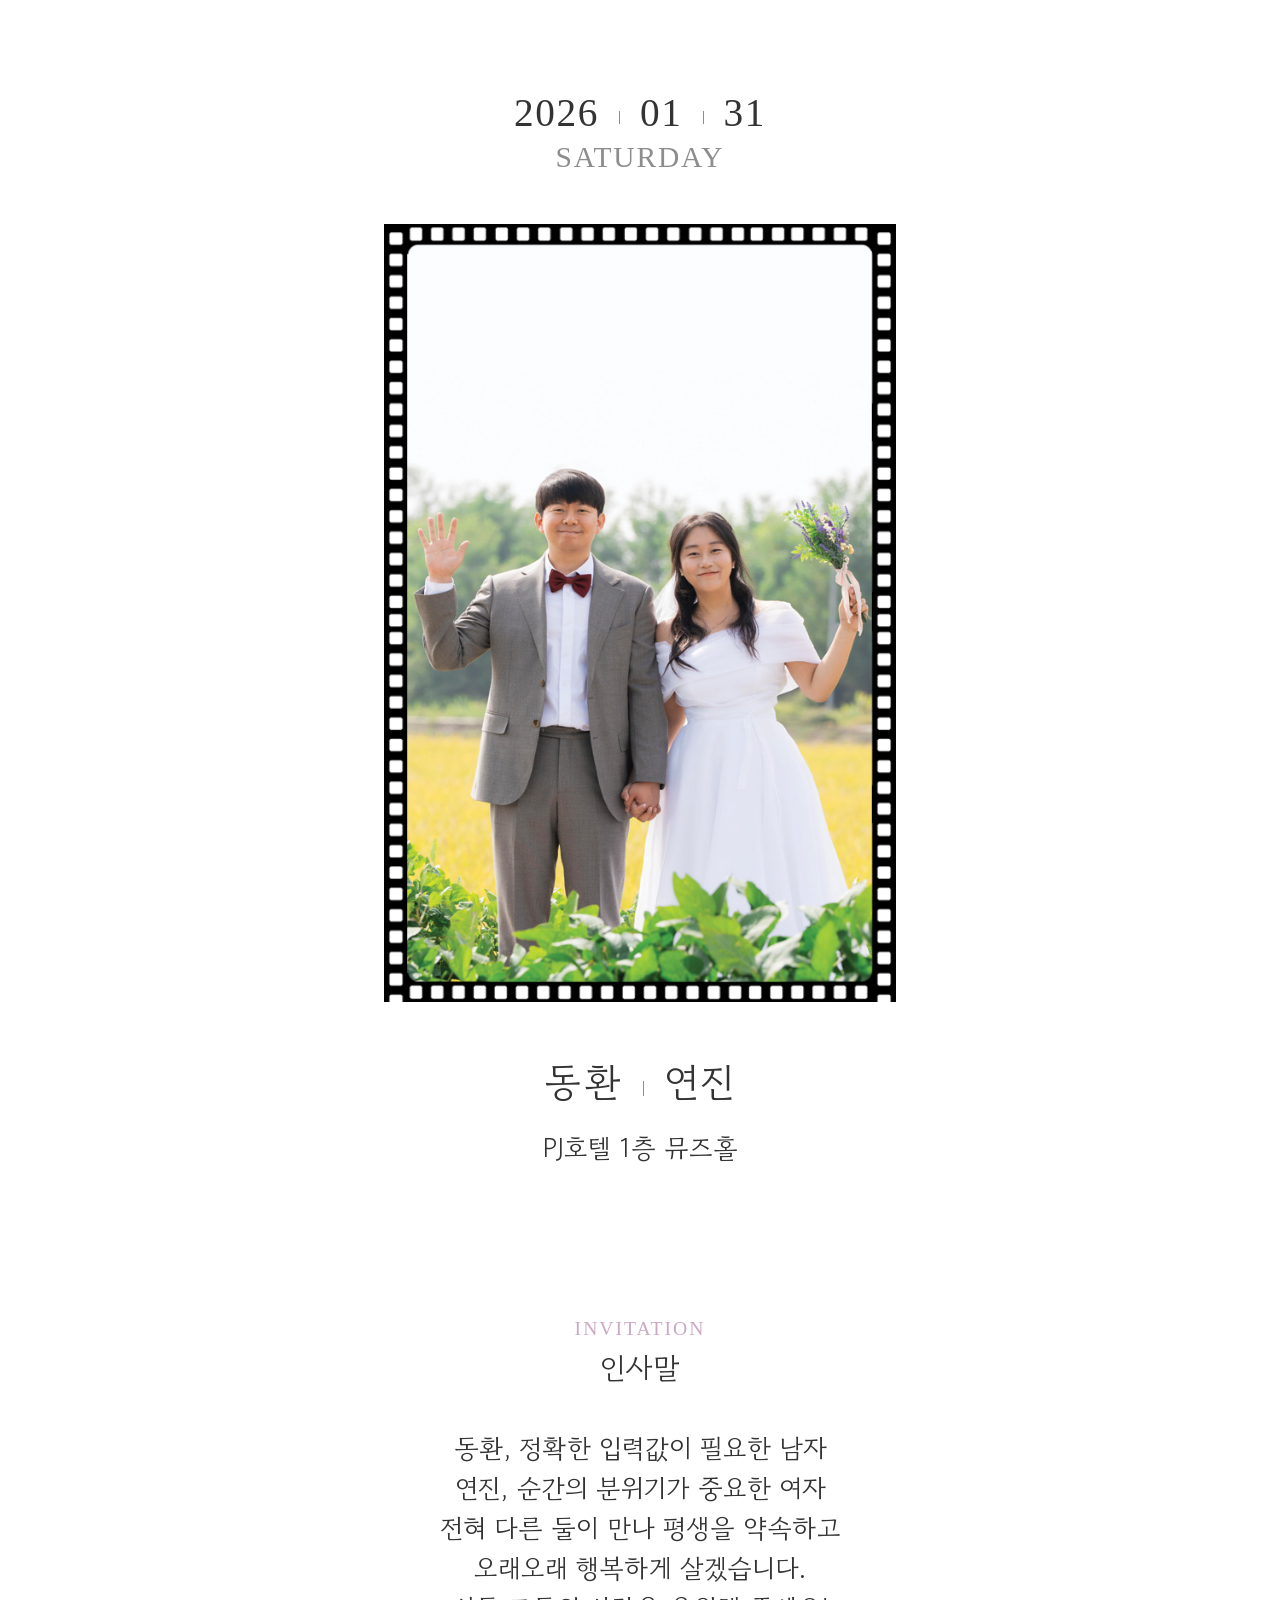
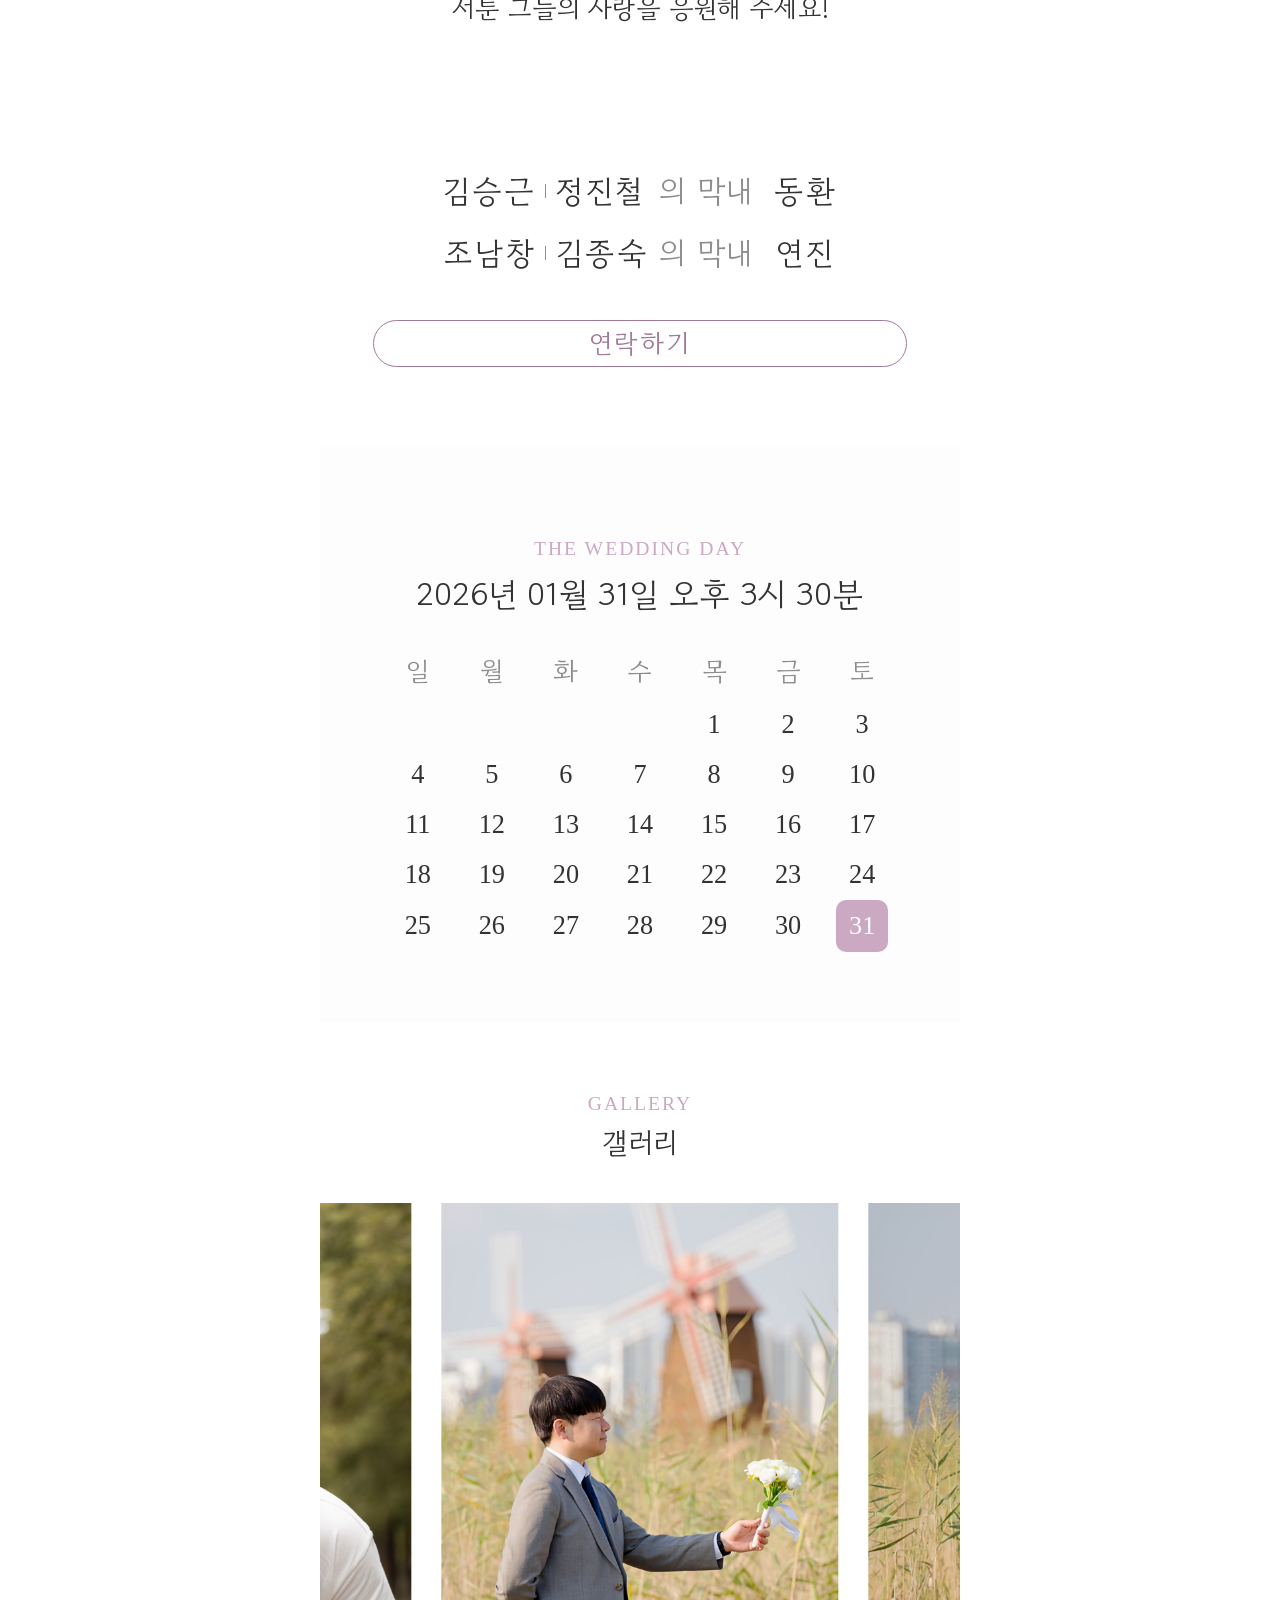
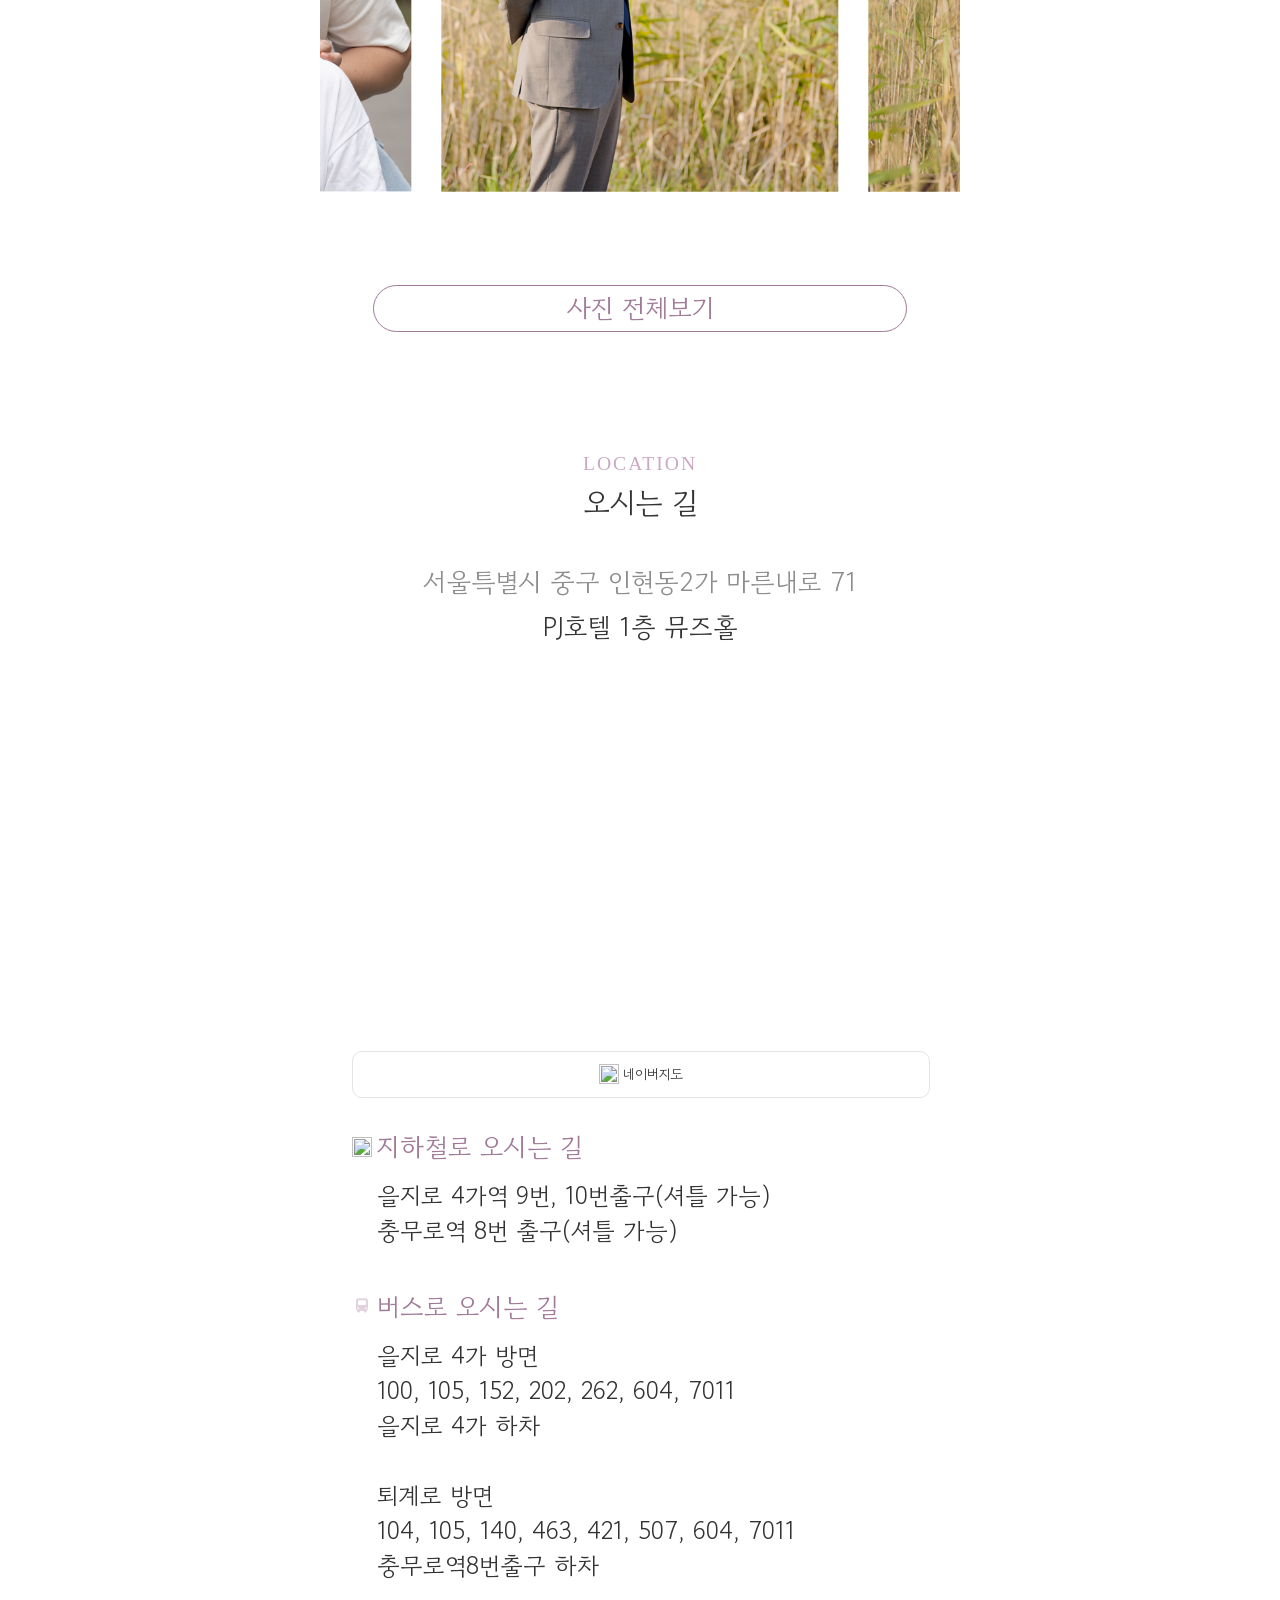
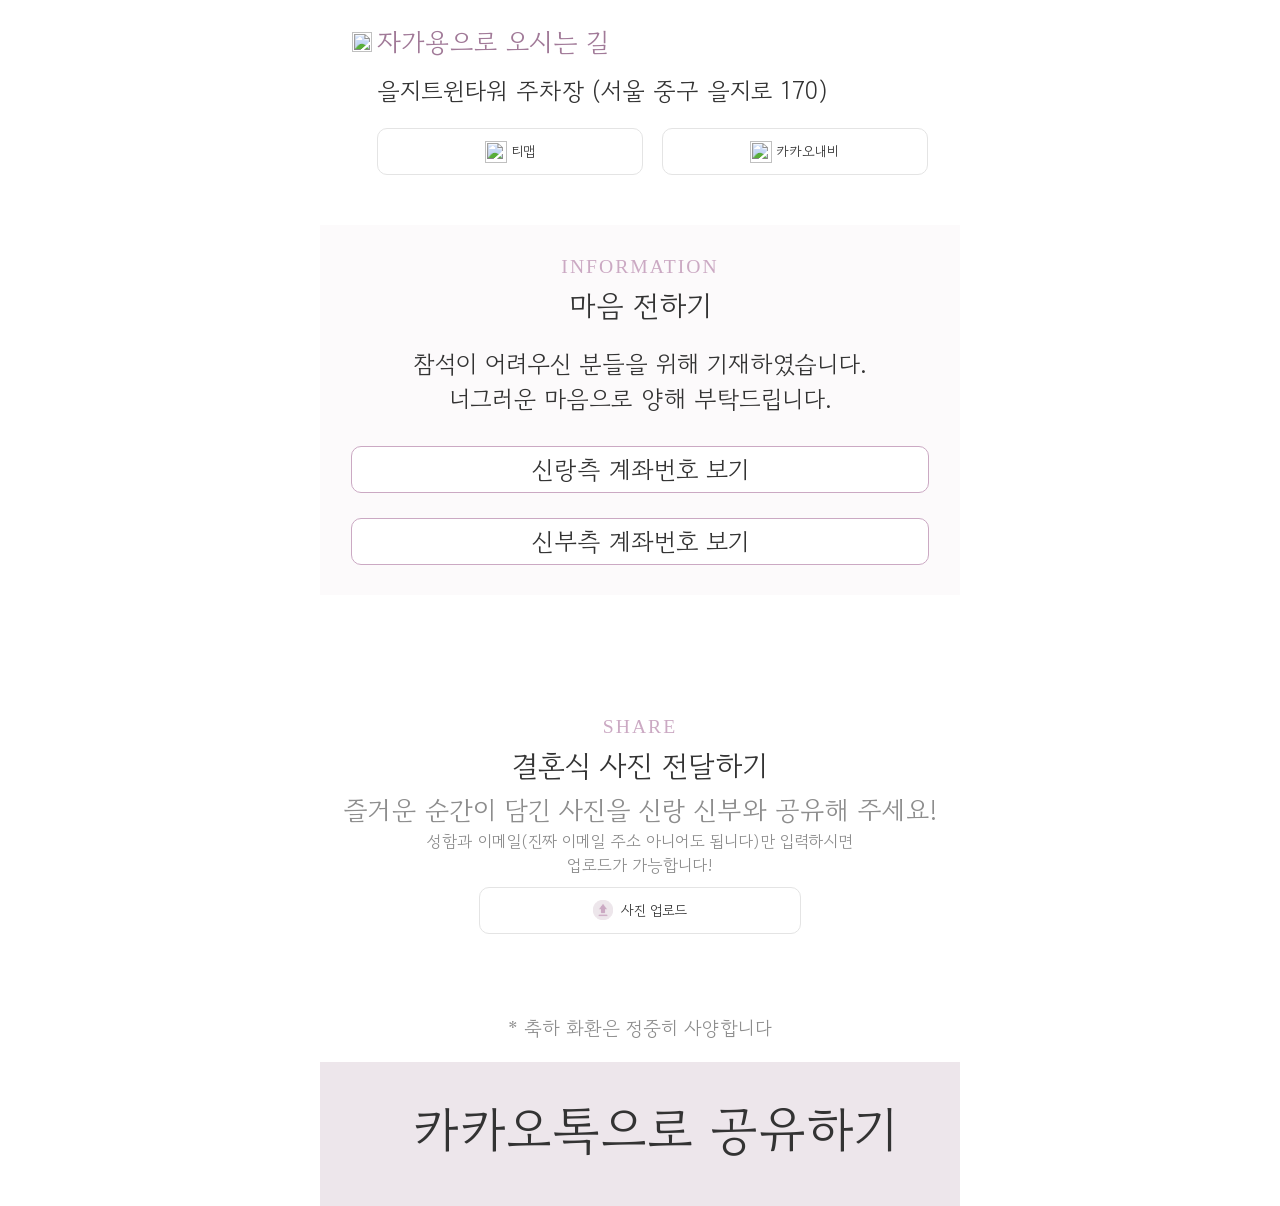
==== commit 6dff395b: "버스 정류장 수정" ====
--- a/index.html
+++ b/index.html
@@ -652,8 +652,8 @@
   을지로 4가역 9번, 10번출구(셔틀 가능)<br>
   충무로역 8번 출구(셔틀 가능) <div style="height:40px"></div>
     <div style="margin-bottom:5px"><span class="subwayICON"><img src="data/bus.svg" class="ICONBG">버스로 오시는 길</span></div>
-  을지로 4가 방면<br>100, 105, 152, 202, 262, 604, 7011<br>
-  퇴계로 방면<br>104, 105, 140, 463, 421, 507, 604, 7011<div style="height:40px"></div>
+  을지로 4가 방면<br>100, 105, 152, 202, 262, 604, 7011<br>을지로 4가 하차<br><br>
+  퇴계로 방면<br>104, 105, 140, 463, 421, 507, 604, 7011<br>충무로역8번출구 하차<div style="height:40px"></div>
   <div style="margin-bottom:5px"><span class="subwayICON"><img src="https://m.bomtvcard.com/skin/wed150/images/carICON.png" class="ICONBG">자가용으로 오시는 길</span></div>
   을지트윈타워 주차장 (서울 중구 을지로 170)
   <div style="height:20px"></div>
@@ -810,6 +810,7 @@
       <tr>
         <td colspan="2" class="bankm_bname">카카오뱅크 3333056133770</td>
       </tr>
+      <tr height="15"><td colspan="2"></td></tr>
                   <tr>
         <td class="bankm_name">김승근</td>
         <td rowspan="2" style="position:relative" align="right" valign="bottom">
@@ -904,6 +905,8 @@
 </div>
 
 <div style="height:80px;clear:both"></div>
+<div style="text-align:center;color:#8D8D8D;font-family: 'GowunDodum-Regular'; font-size: 1.5vw;">* 축하 화환은 정중히 사양합니다</div>  
+<div style="height:20px;clear:both"></div>
 <!-- 공유하기 -->
 <div class="_BOTTOM">
   <div style="height:30px;clear:both"></div>
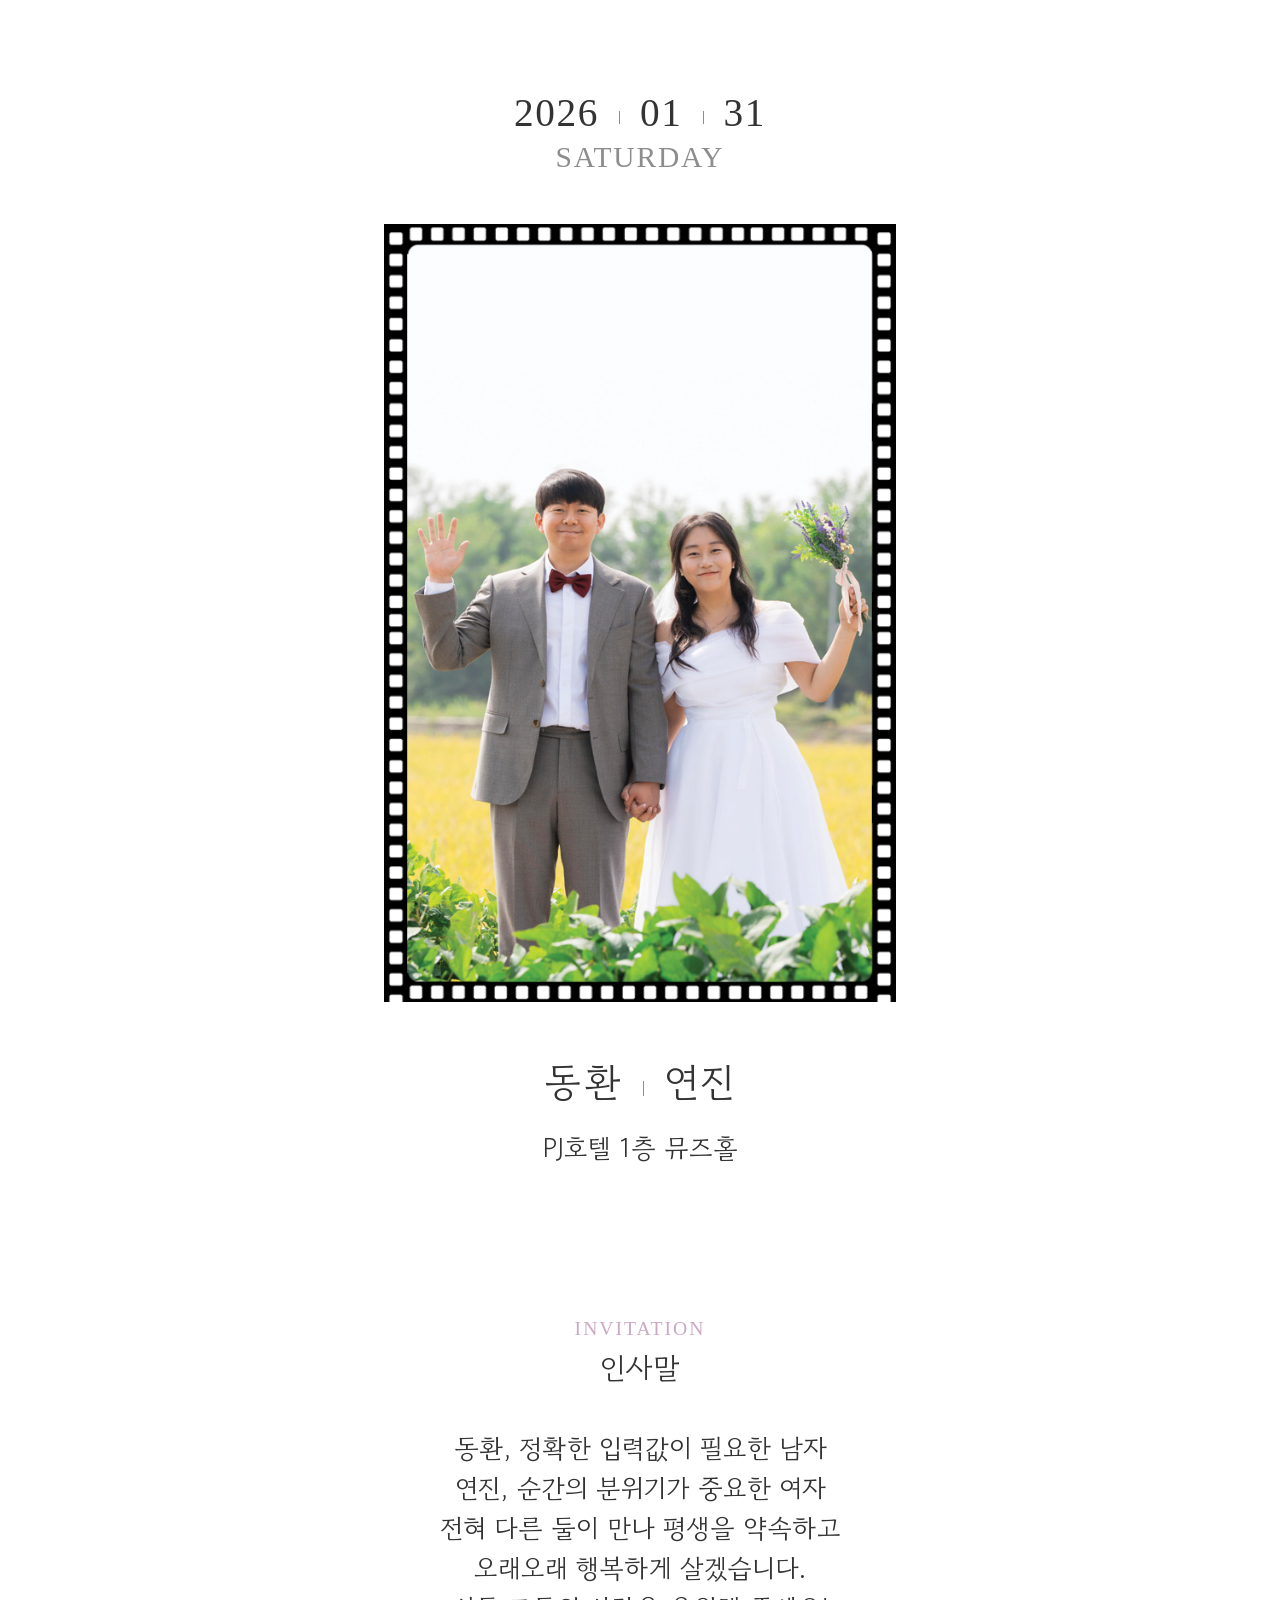
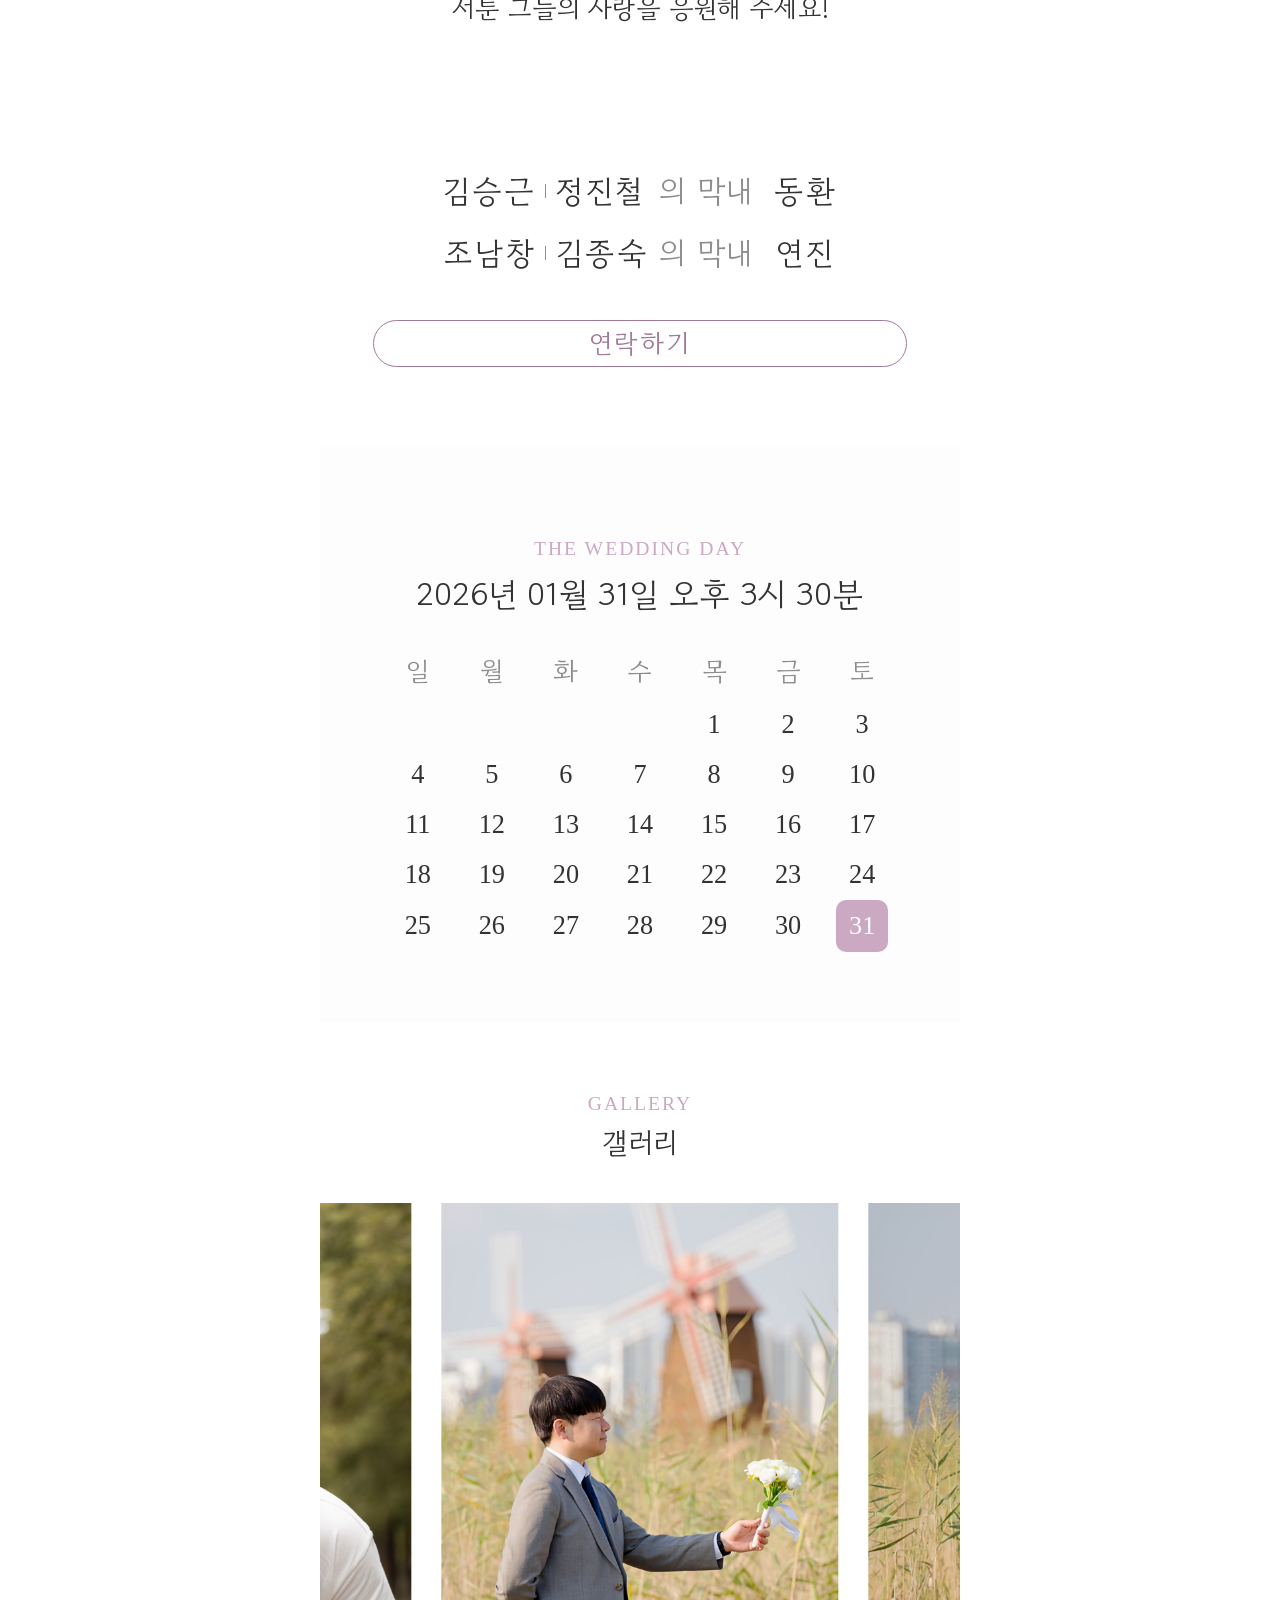
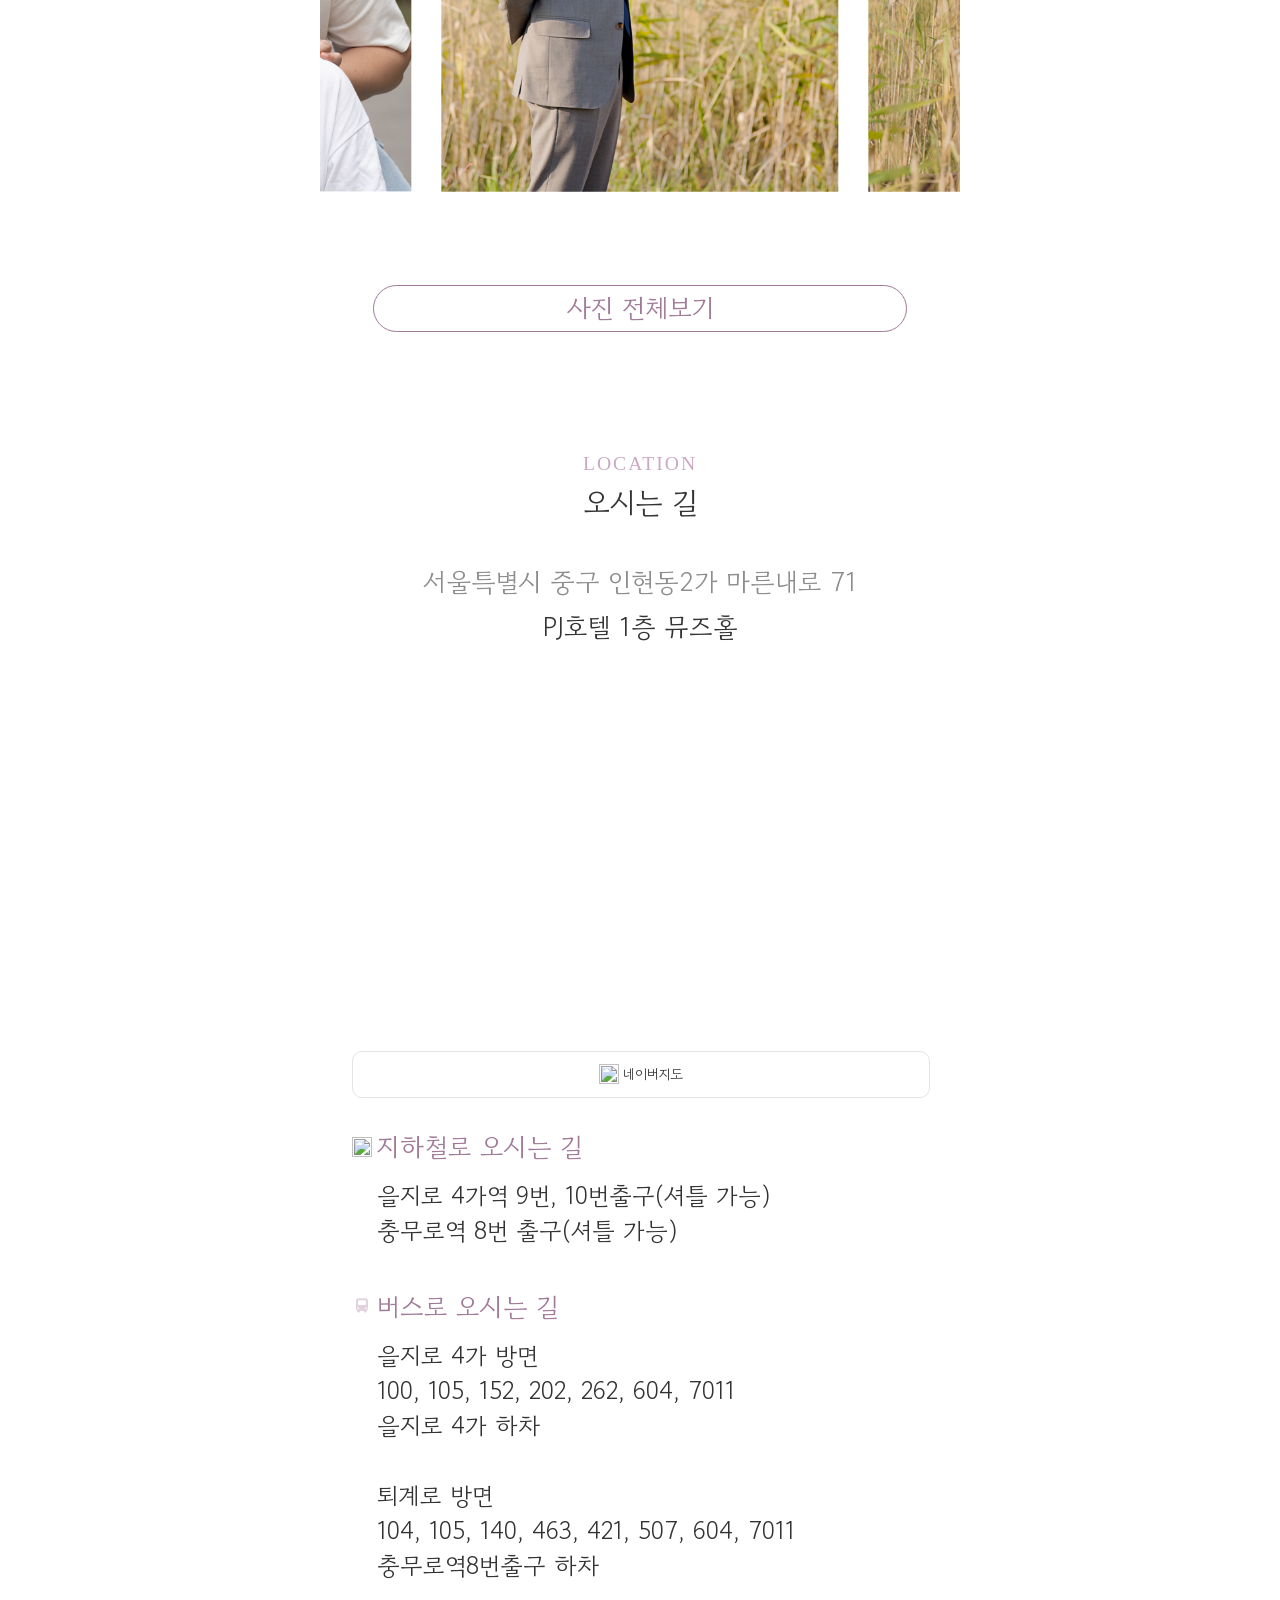
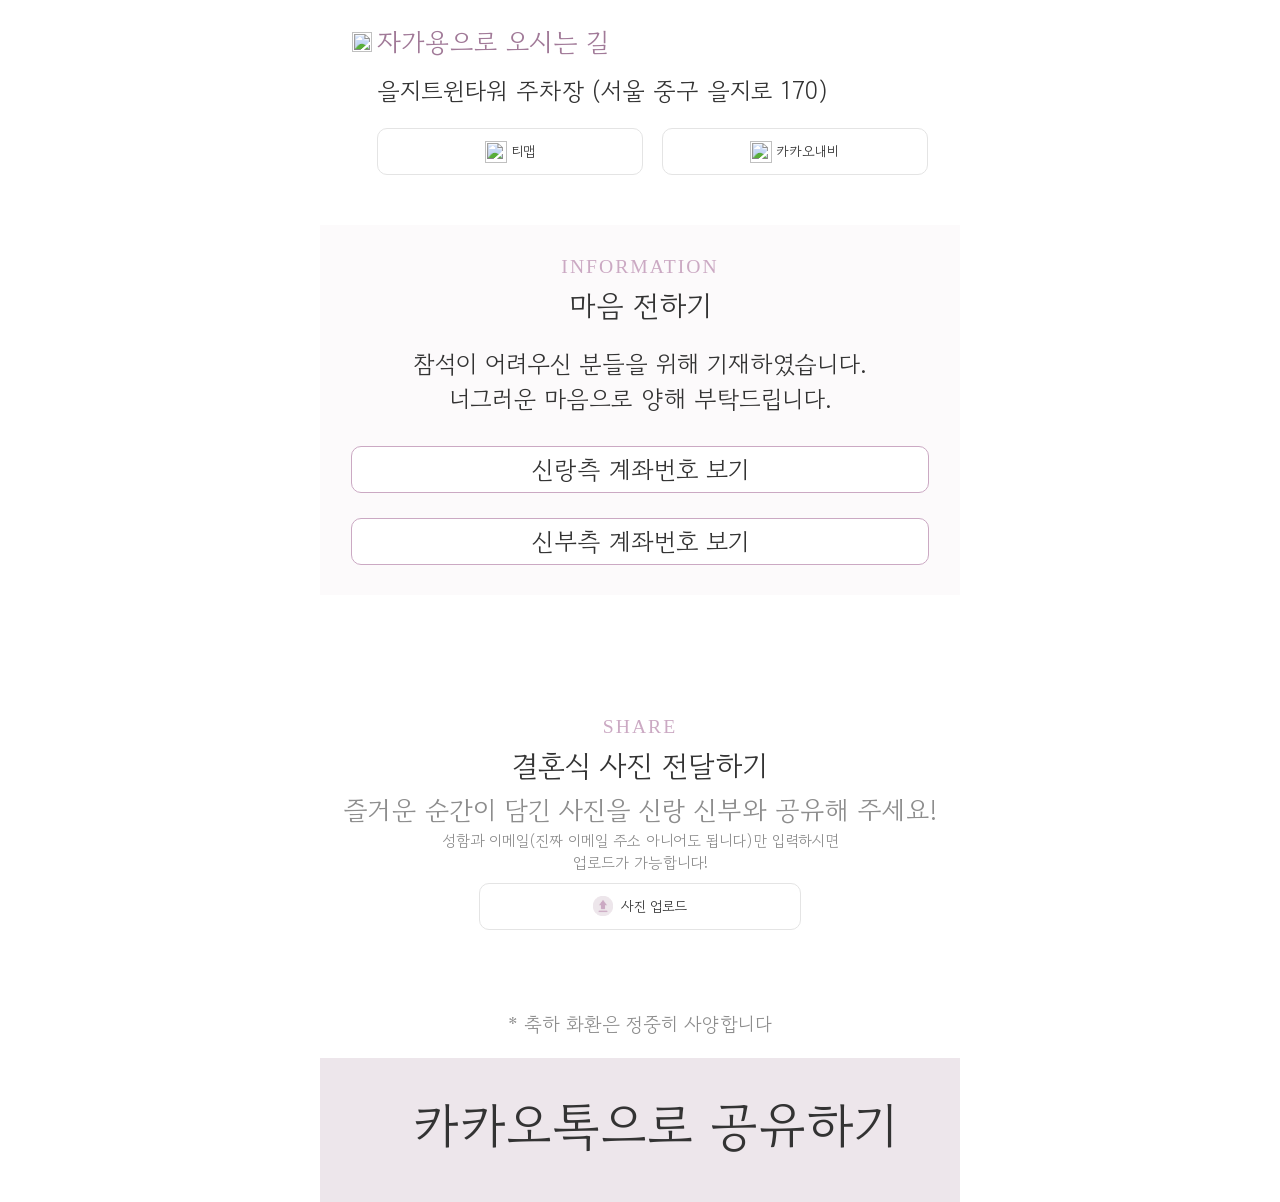
==== commit 9e4b2083: "버스 정류장 수정" ====
--- a/index.html
+++ b/index.html
@@ -899,7 +899,7 @@
   <div class="TITLE_KR">결혼식 사진 전달하기</div>
   <div style="height:5px;clear:both"></div>
   <div class="location_address" style="text-align:center;color:#8D8D8D; font-family: 'GowunDodum-Regular'; font-size:4vw;">즐거운 순간이 담긴 사진을 신랑 신부와 공유해 주세요!</div>
-  <div style="text-align:center;color:#8D8D8D;font-family: 'GowunDodum-Regular'; font-size: 1.3vw;">성함과 이메일(진짜 이메일 주소 아니어도 됩니다)만 입력하시면<br>업로드가 가능합니다!</div>  
+  <div style="text-align:center;color:#8D8D8D;font-family: 'GowunDodum-Regular'; font-size: 1.2vw;">성함과 이메일(진짜 이메일 주소 아니어도 됩니다)만 입력하시면<br>업로드가 가능합니다!</div>  
   <div style="height:10px;clear:both"></div>
     <a href="https://www.dropbox.com/request/J30zmrSVtW5FKWVoCXUf"><div style="width:50%; margin: 0 auto;" class="NAV_BOX BOX_NAVER"><img src="data/upload.png" class="BOX_NAVERIMG">&nbsp; 사진 업로드</div></a>
 </div>
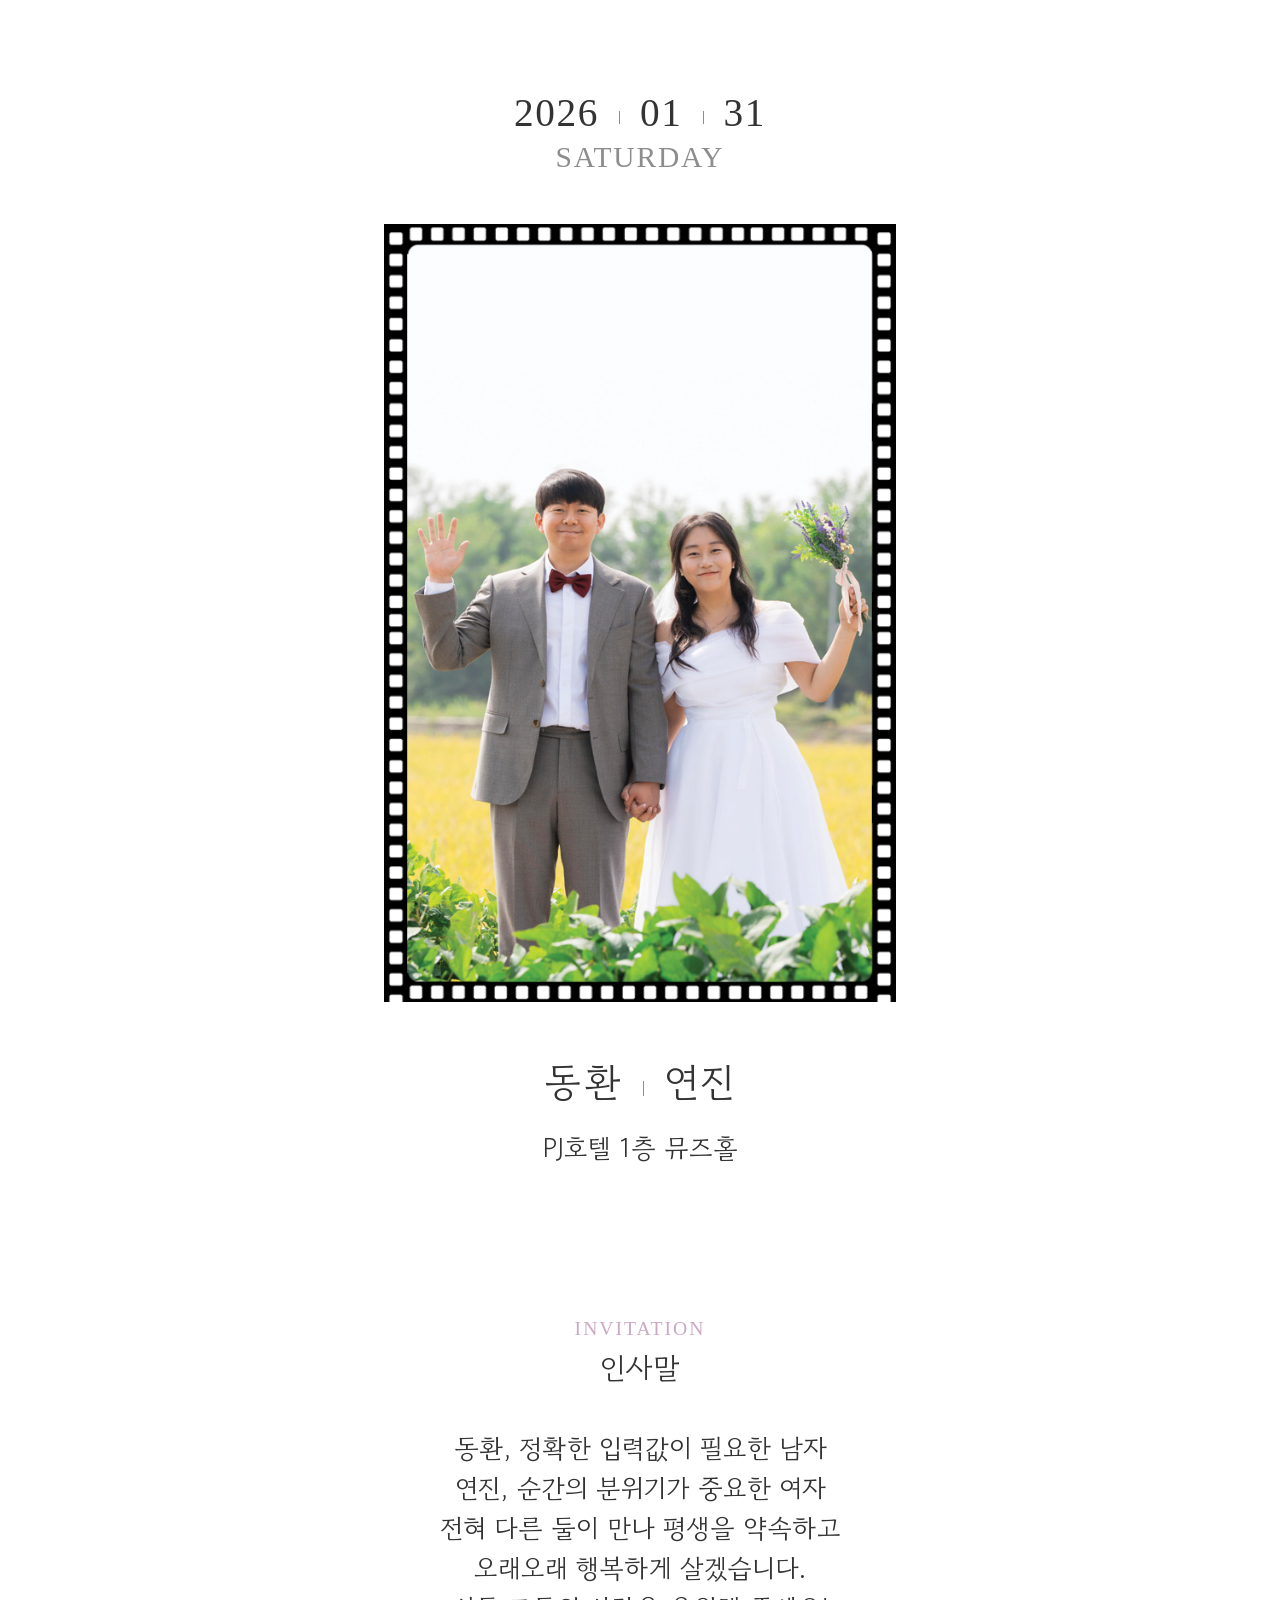
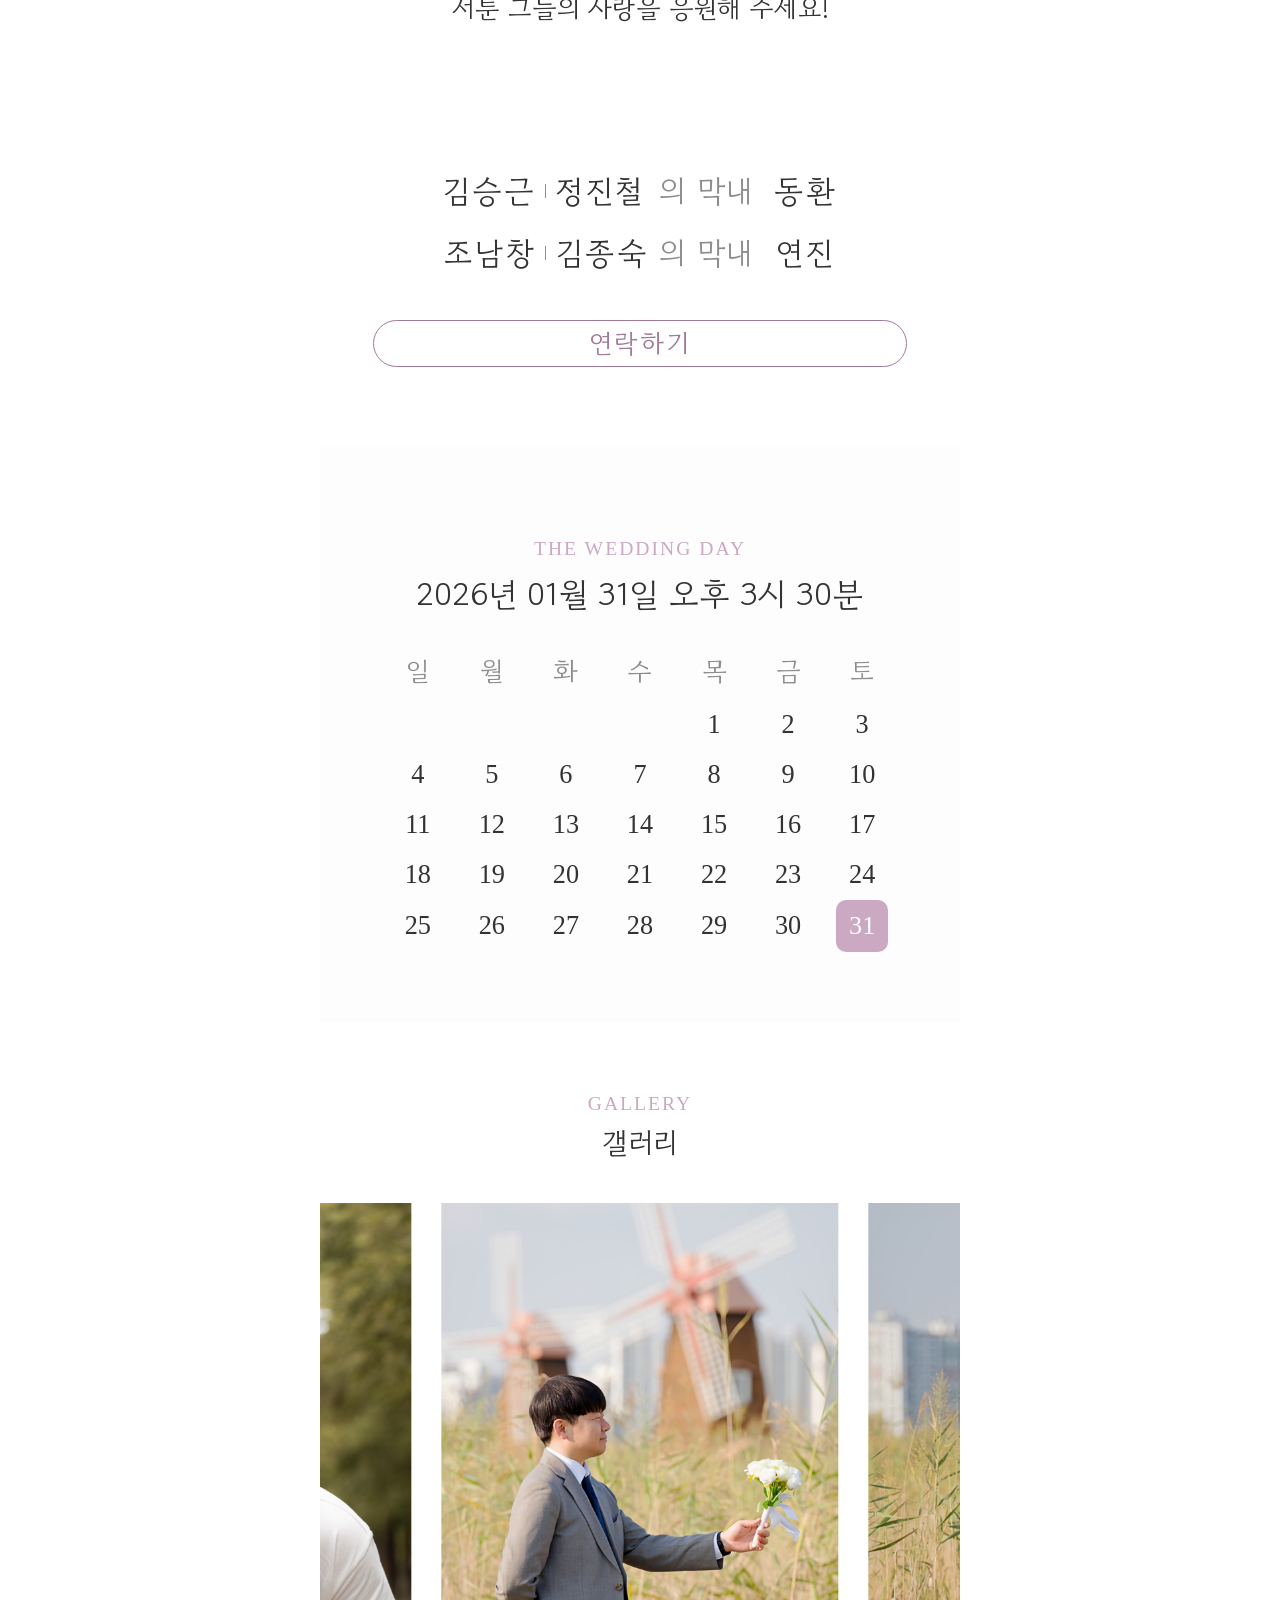
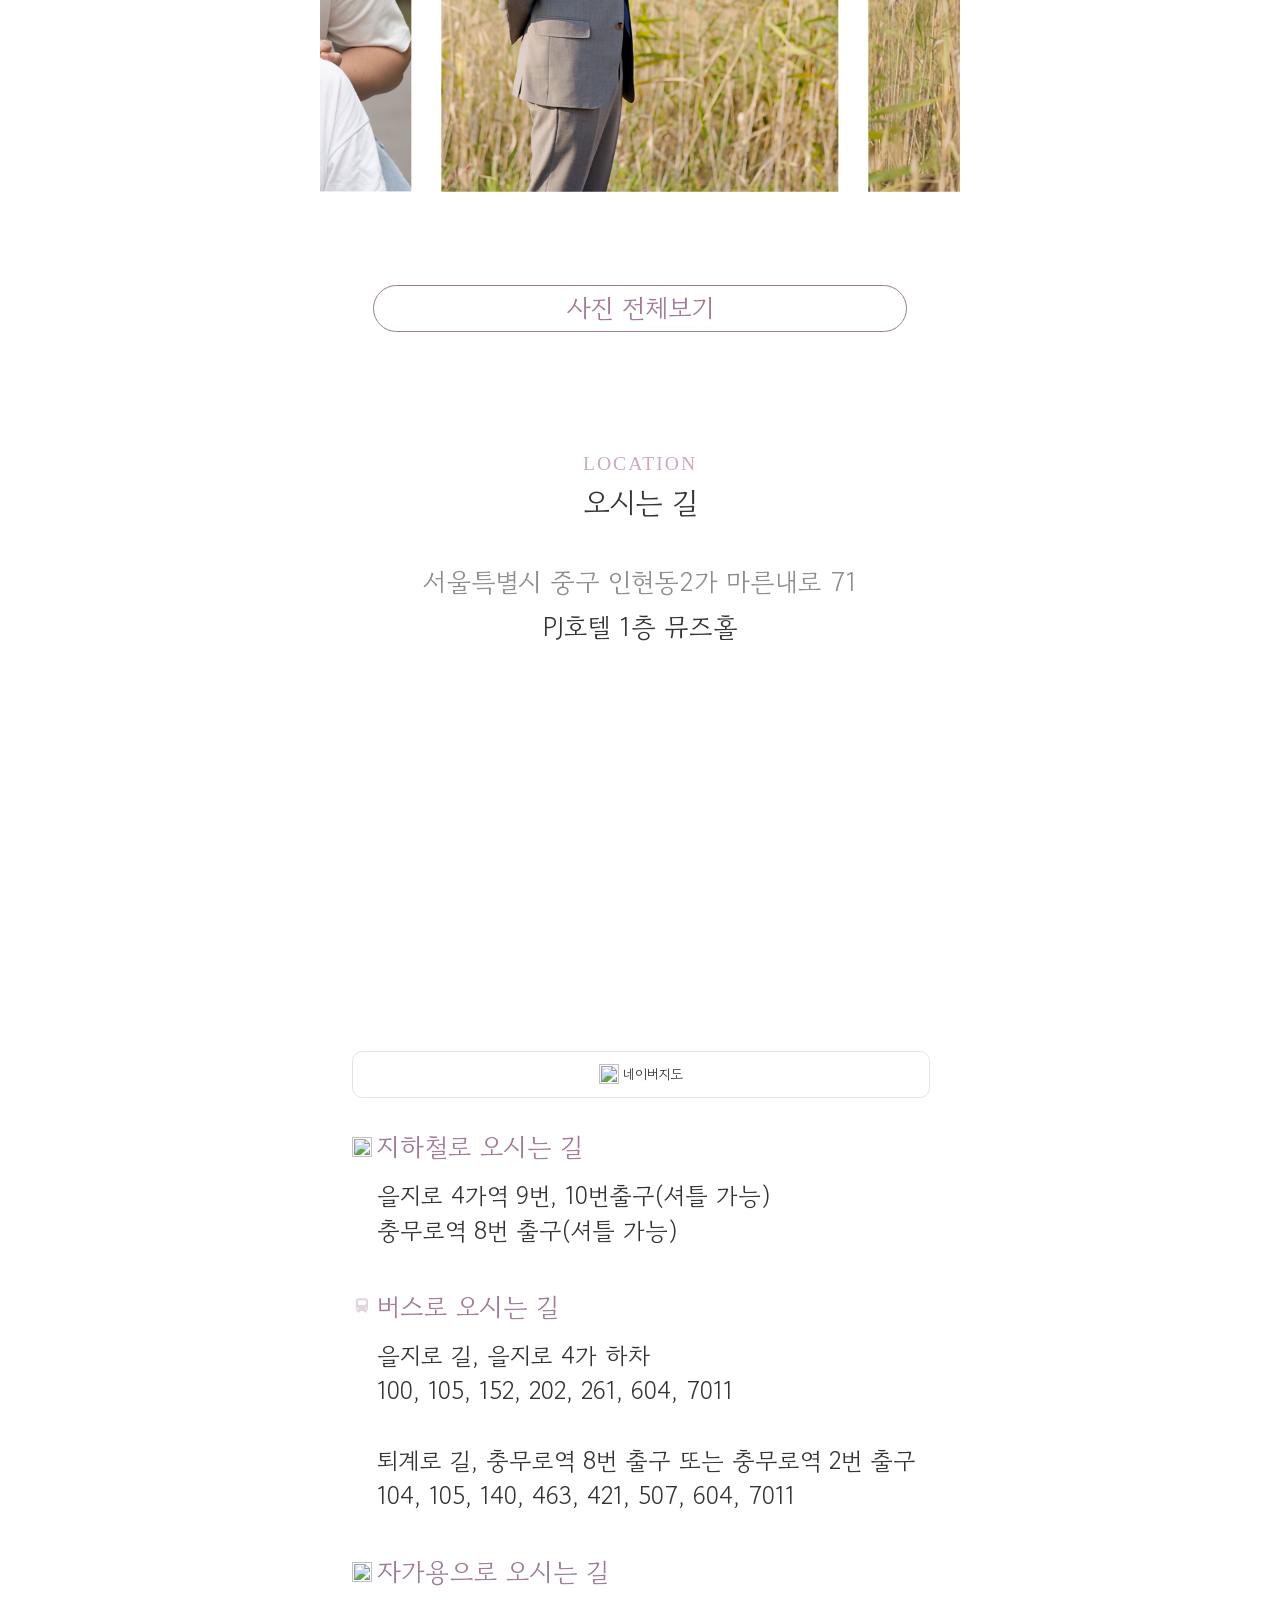
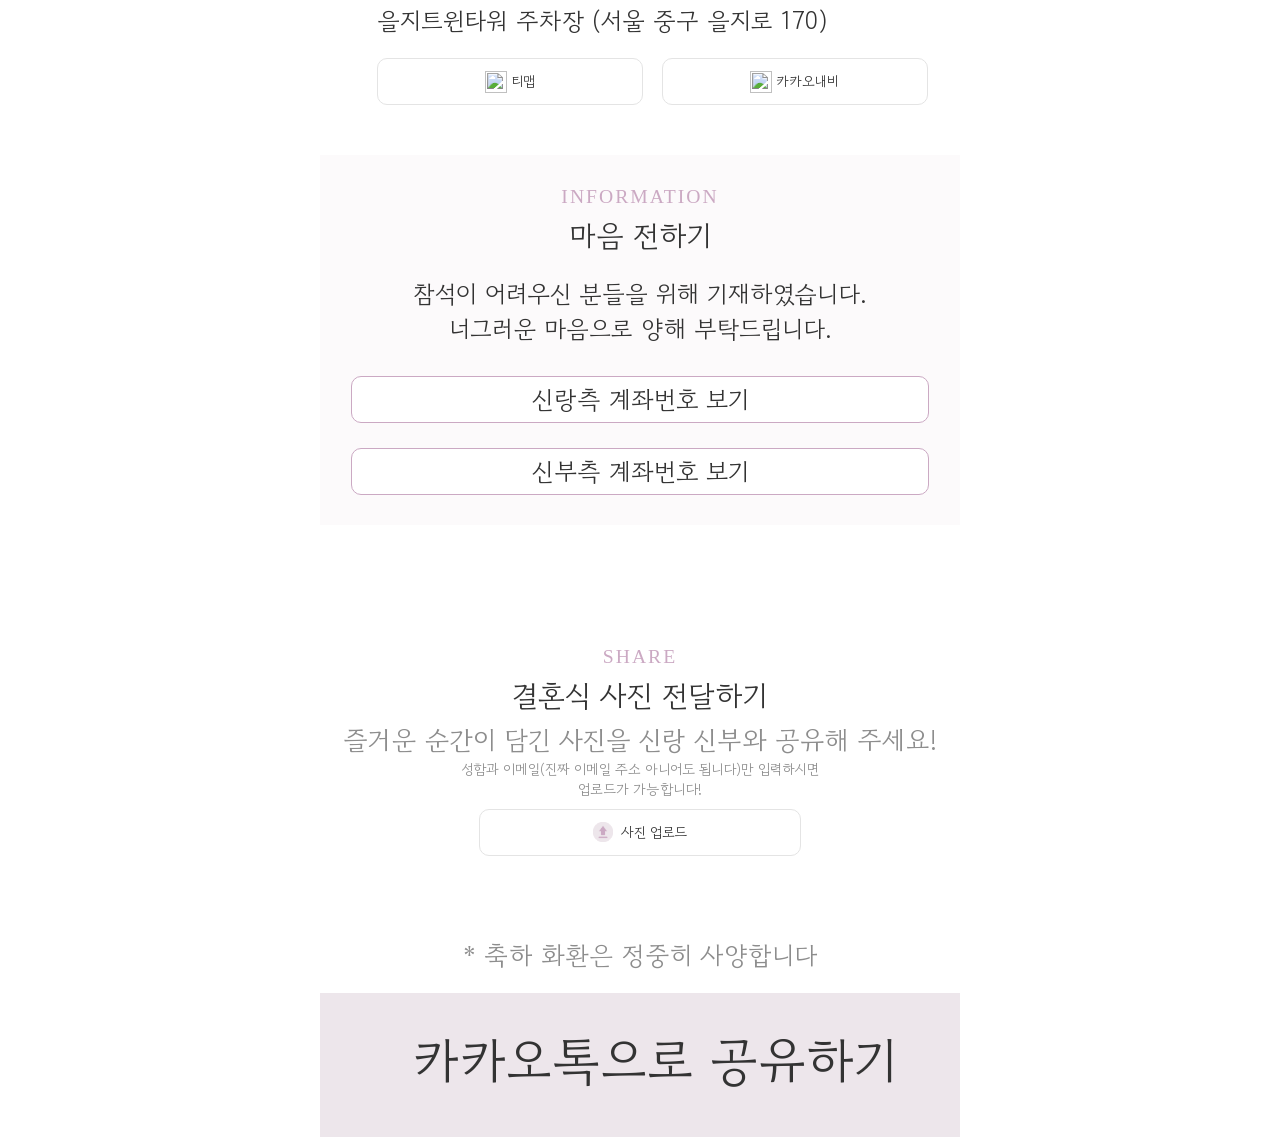
==== commit f115ee52: "버스 정류장 변경" ====
--- a/index.html
+++ b/index.html
@@ -652,8 +652,8 @@
   을지로 4가역 9번, 10번출구(셔틀 가능)<br>
   충무로역 8번 출구(셔틀 가능) <div style="height:40px"></div>
     <div style="margin-bottom:5px"><span class="subwayICON"><img src="data/bus.svg" class="ICONBG">버스로 오시는 길</span></div>
-  을지로 4가 방면<br>100, 105, 152, 202, 262, 604, 7011<br>을지로 4가 하차<br><br>
-  퇴계로 방면<br>104, 105, 140, 463, 421, 507, 604, 7011<br>충무로역8번출구 하차<div style="height:40px"></div>
+  을지로 길, 을지로 4가 하차<br>100, 105, 152, 202, 261, 604, 7011<br><br>
+  퇴계로 길, 충무로역 8번 출구 또는 충무로역 2번 출구<br>104, 105, 140, 463, 421, 507, 604, 7011<br><div style="height:40px"></div>
   <div style="margin-bottom:5px"><span class="subwayICON"><img src="https://m.bomtvcard.com/skin/wed150/images/carICON.png" class="ICONBG">자가용으로 오시는 길</span></div>
   을지트윈타워 주차장 (서울 중구 을지로 170)
   <div style="height:20px"></div>
@@ -899,13 +899,13 @@
   <div class="TITLE_KR">결혼식 사진 전달하기</div>
   <div style="height:5px;clear:both"></div>
   <div class="location_address" style="text-align:center;color:#8D8D8D; font-family: 'GowunDodum-Regular'; font-size:4vw;">즐거운 순간이 담긴 사진을 신랑 신부와 공유해 주세요!</div>
-  <div style="text-align:center;color:#8D8D8D;font-family: 'GowunDodum-Regular'; font-size: 1.2vw;">성함과 이메일(진짜 이메일 주소 아니어도 됩니다)만 입력하시면<br>업로드가 가능합니다!</div>  
+  <div style="text-align:center;color:#8D8D8D;font-family: 'GowunDodum-Regular'; font-size: 1.1vw;">성함과 이메일(진짜 이메일 주소 아니어도 됩니다)만 입력하시면<br>업로드가 가능합니다!</div>  
   <div style="height:10px;clear:both"></div>
     <a href="https://www.dropbox.com/request/J30zmrSVtW5FKWVoCXUf"><div style="width:50%; margin: 0 auto;" class="NAV_BOX BOX_NAVER"><img src="data/upload.png" class="BOX_NAVERIMG">&nbsp; 사진 업로드</div></a>
 </div>
 
 <div style="height:80px;clear:both"></div>
-<div style="text-align:center;color:#8D8D8D;font-family: 'GowunDodum-Regular'; font-size: 1.5vw;">* 축하 화환은 정중히 사양합니다</div>  
+<div style="text-align:center;color:#8D8D8D;font-family: 'GowunDodum-Regular'; font-size: 2vw;">* 축하 화환은 정중히 사양합니다</div>  
 <div style="height:20px;clear:both"></div>
 <!-- 공유하기 -->
 <div class="_BOTTOM">
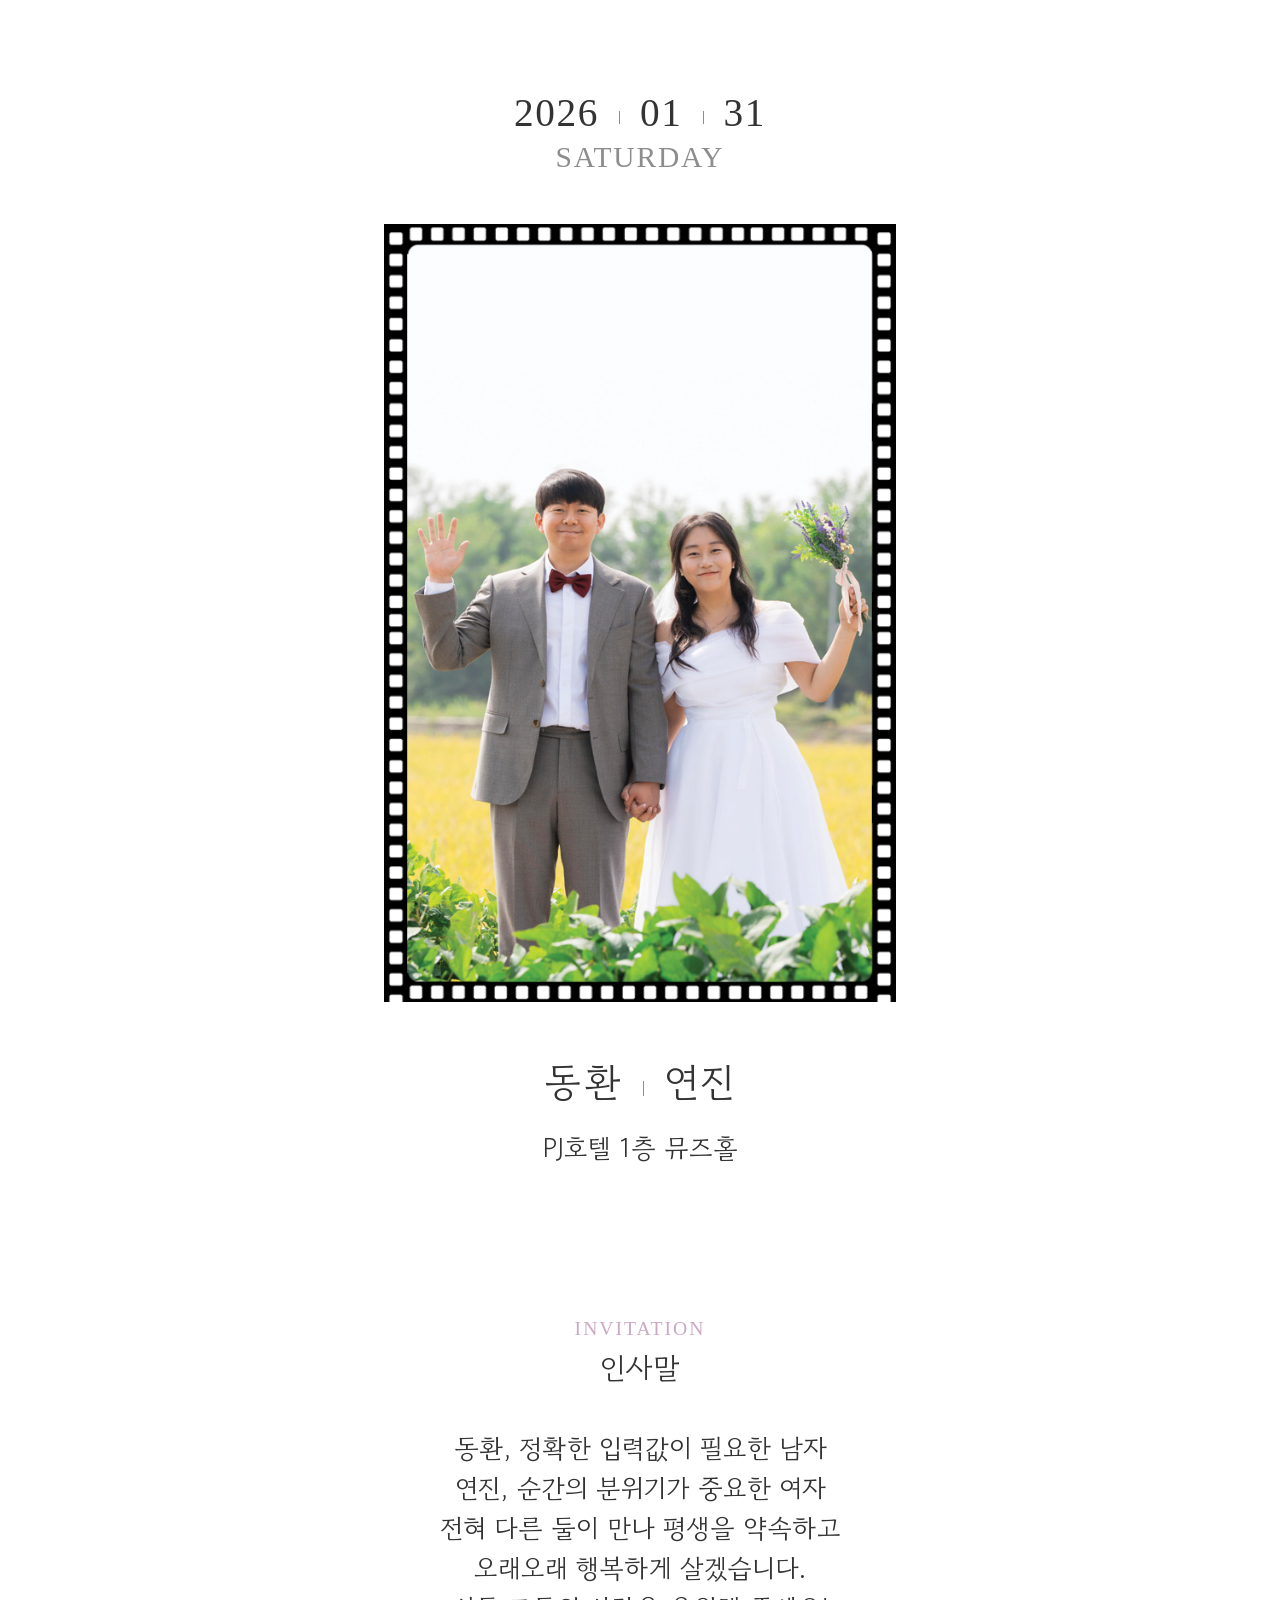
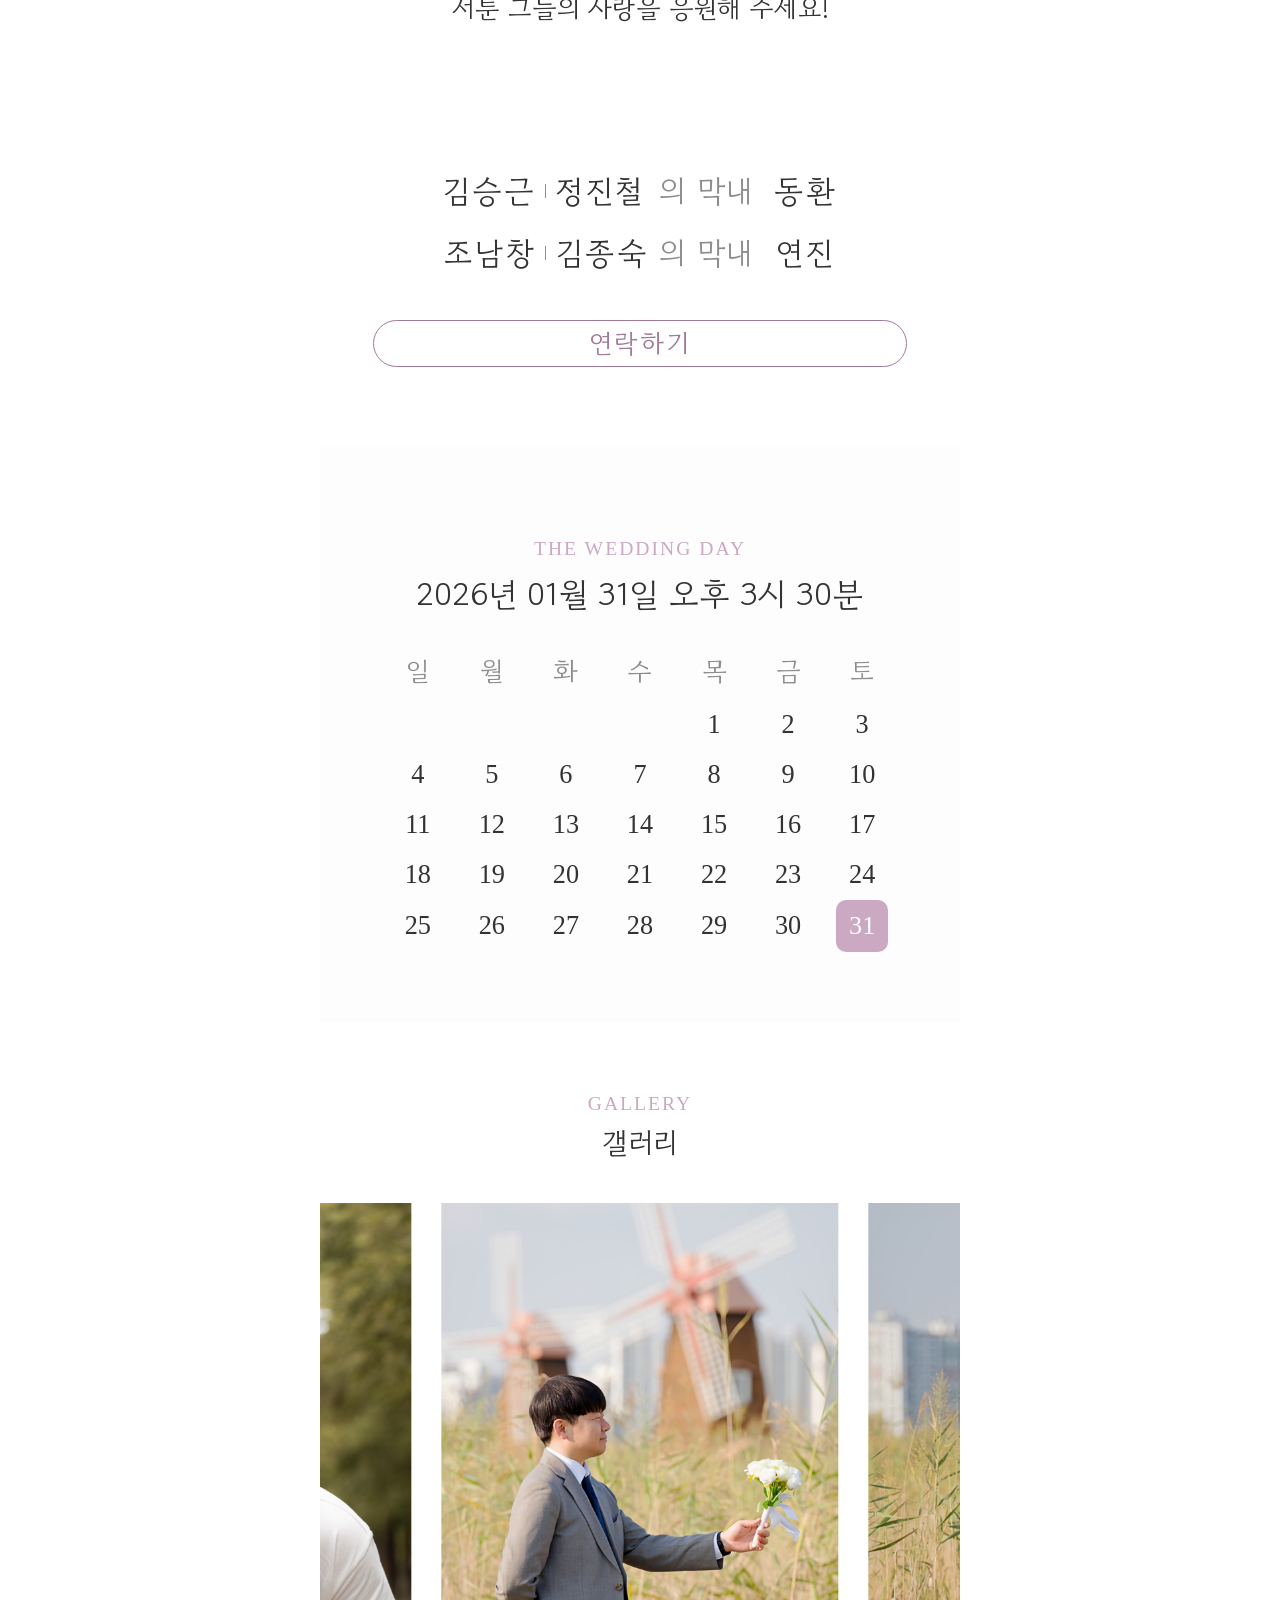
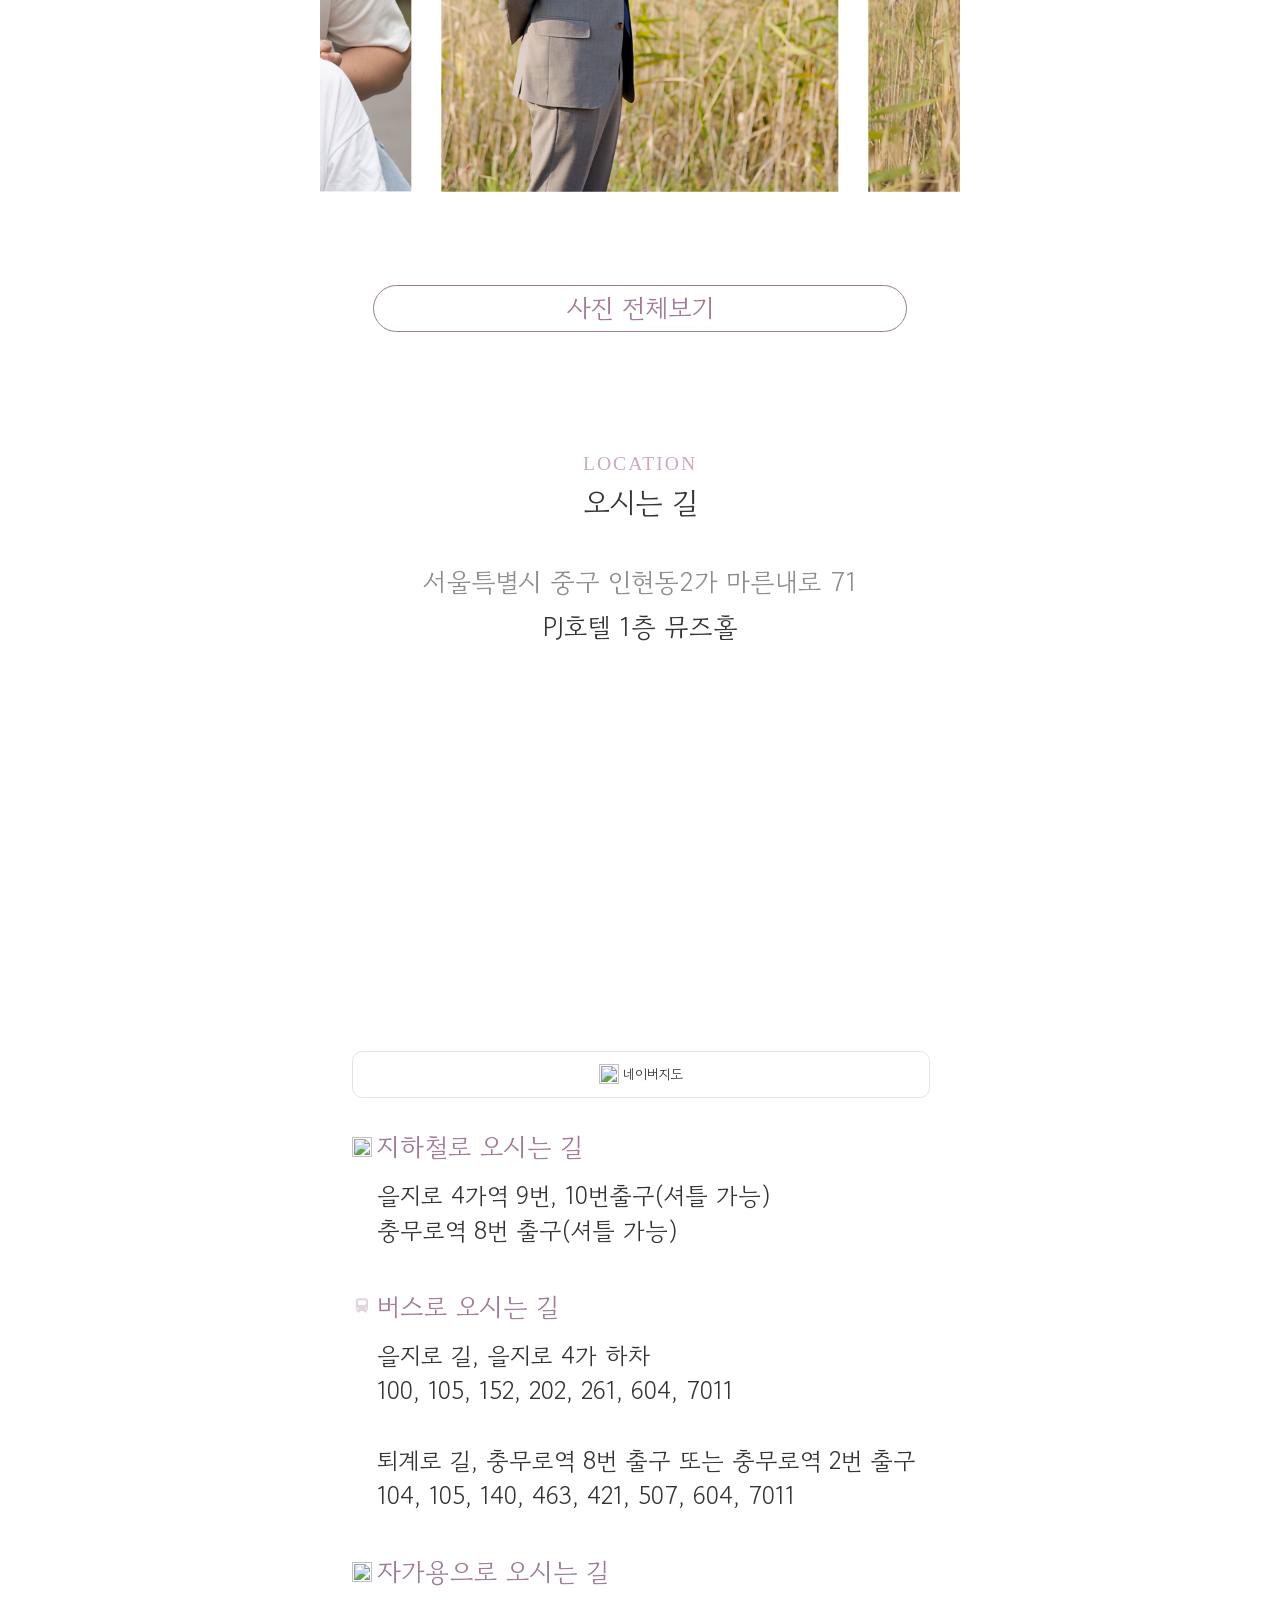
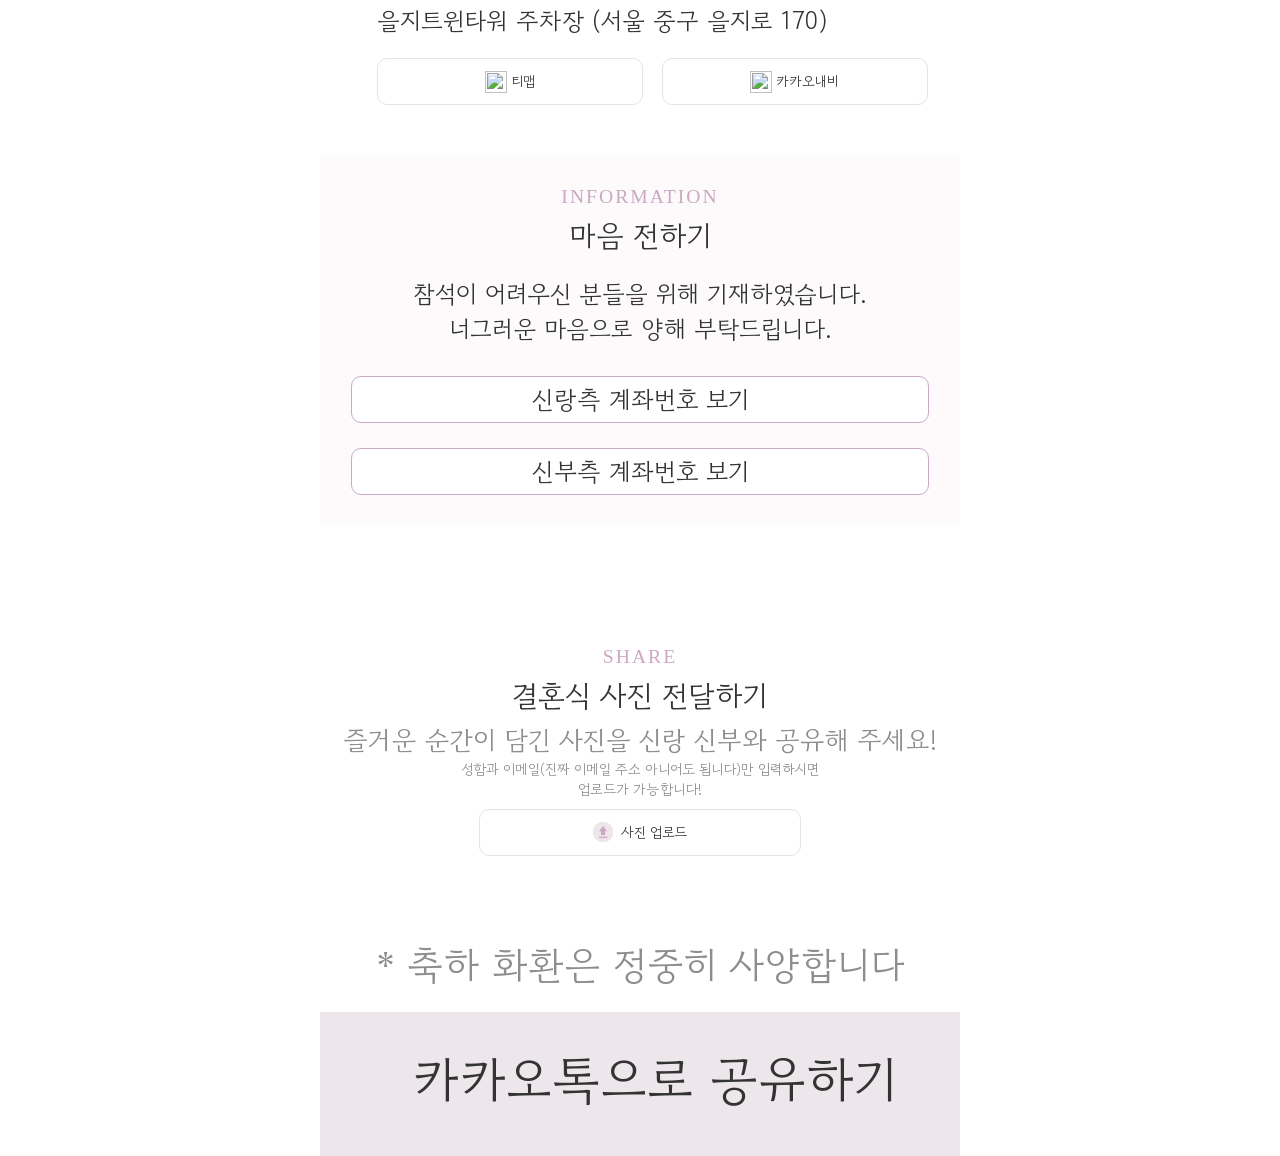
==== commit ad79a323: "버스 정류장 변경" ====
--- a/index.html
+++ b/index.html
@@ -905,7 +905,7 @@
 </div>
 
 <div style="height:80px;clear:both"></div>
-<div style="text-align:center;color:#8D8D8D;font-family: 'GowunDodum-Regular'; font-size: 2vw;">* 축하 화환은 정중히 사양합니다</div>  
+<div style="text-align:center;color:#8D8D8D;font-family: 'GowunDodum-Regular'; font-size: 3vw;">* 축하 화환은 정중히 사양합니다</div>  
 <div style="height:20px;clear:both"></div>
 <!-- 공유하기 -->
 <div class="_BOTTOM">
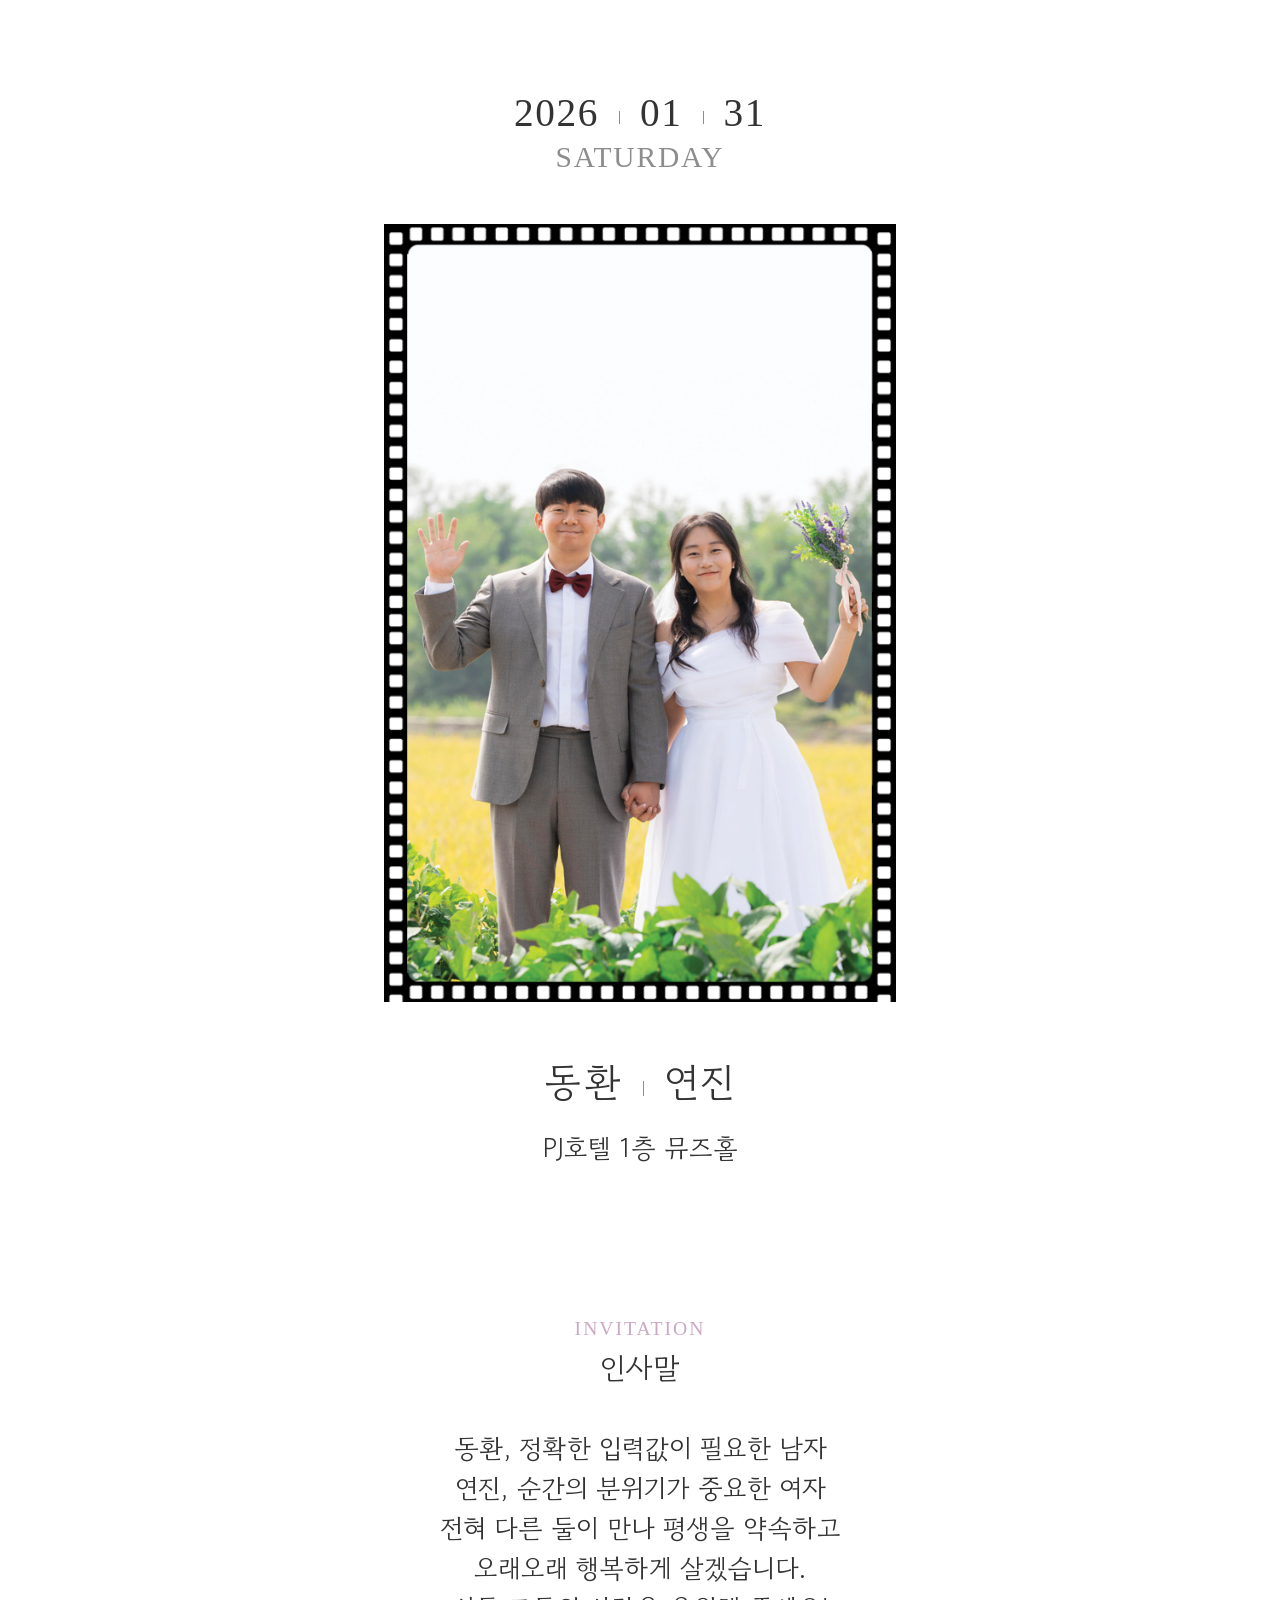
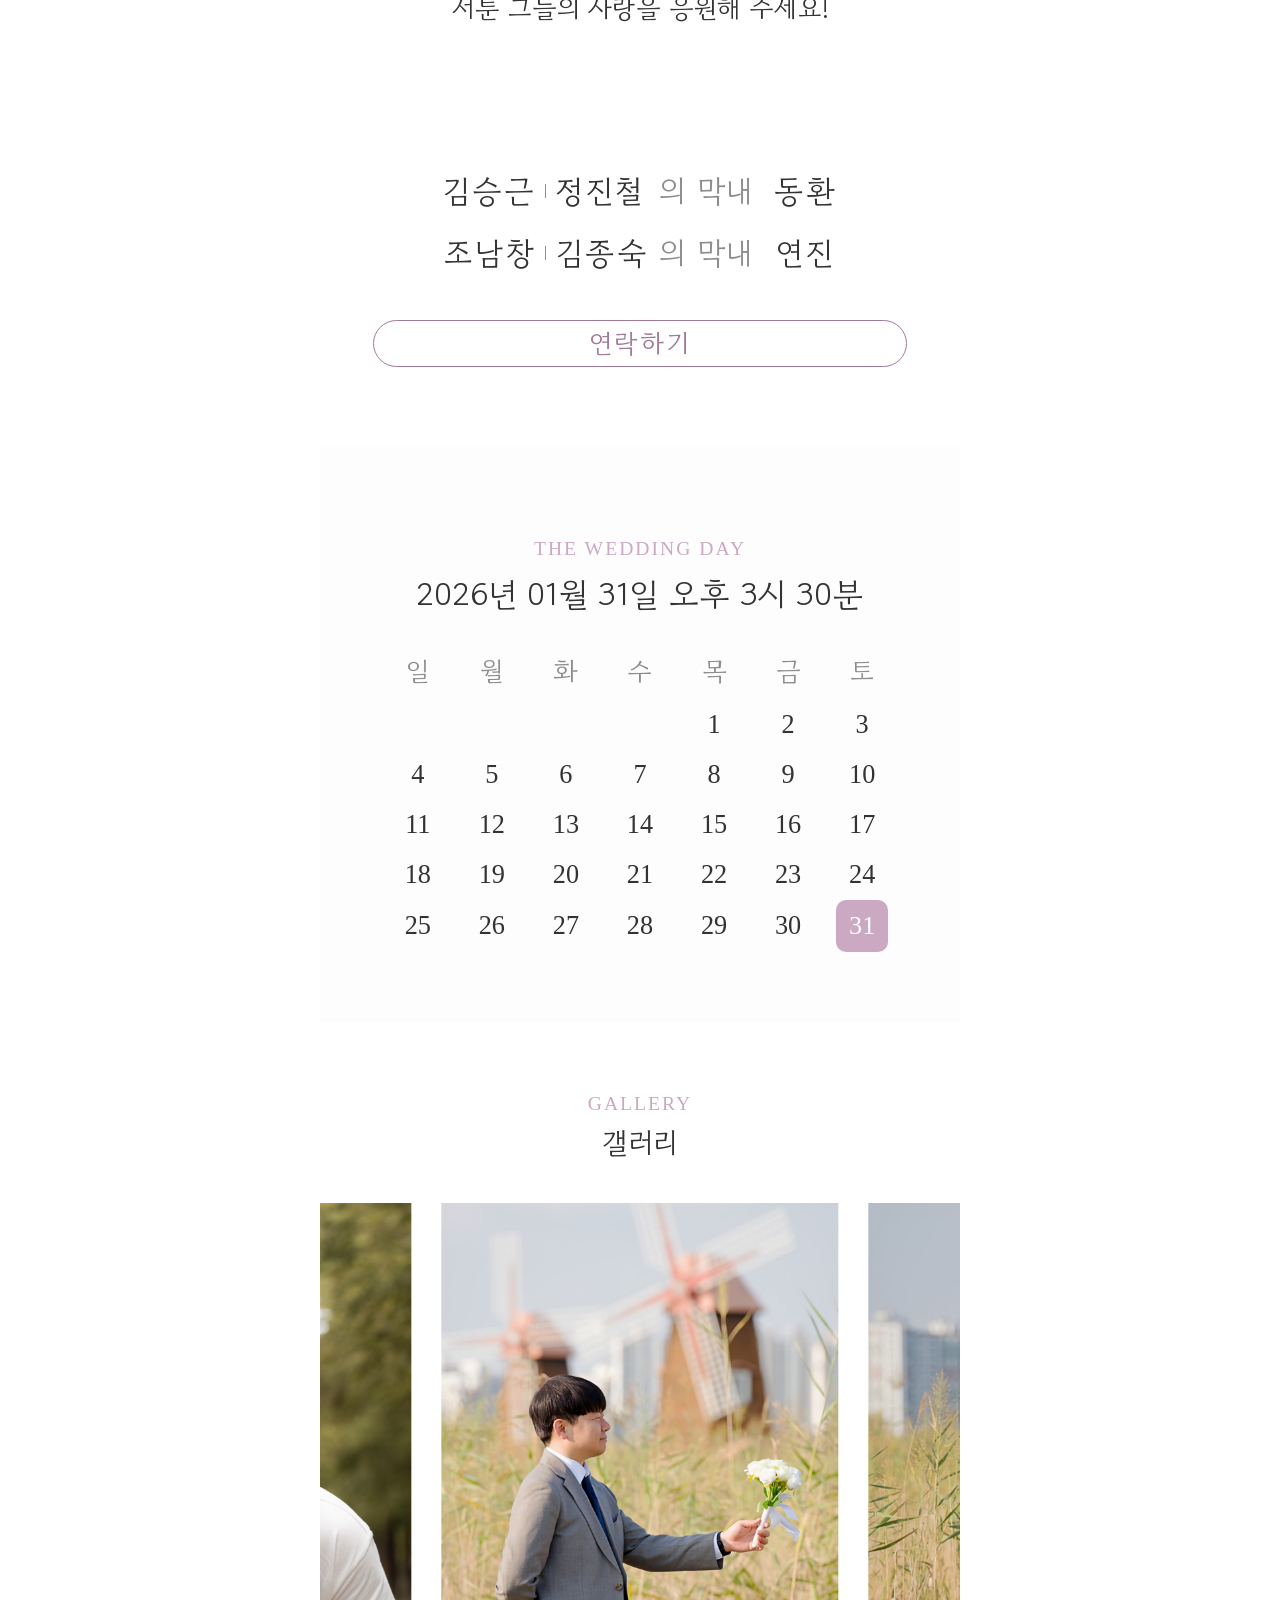
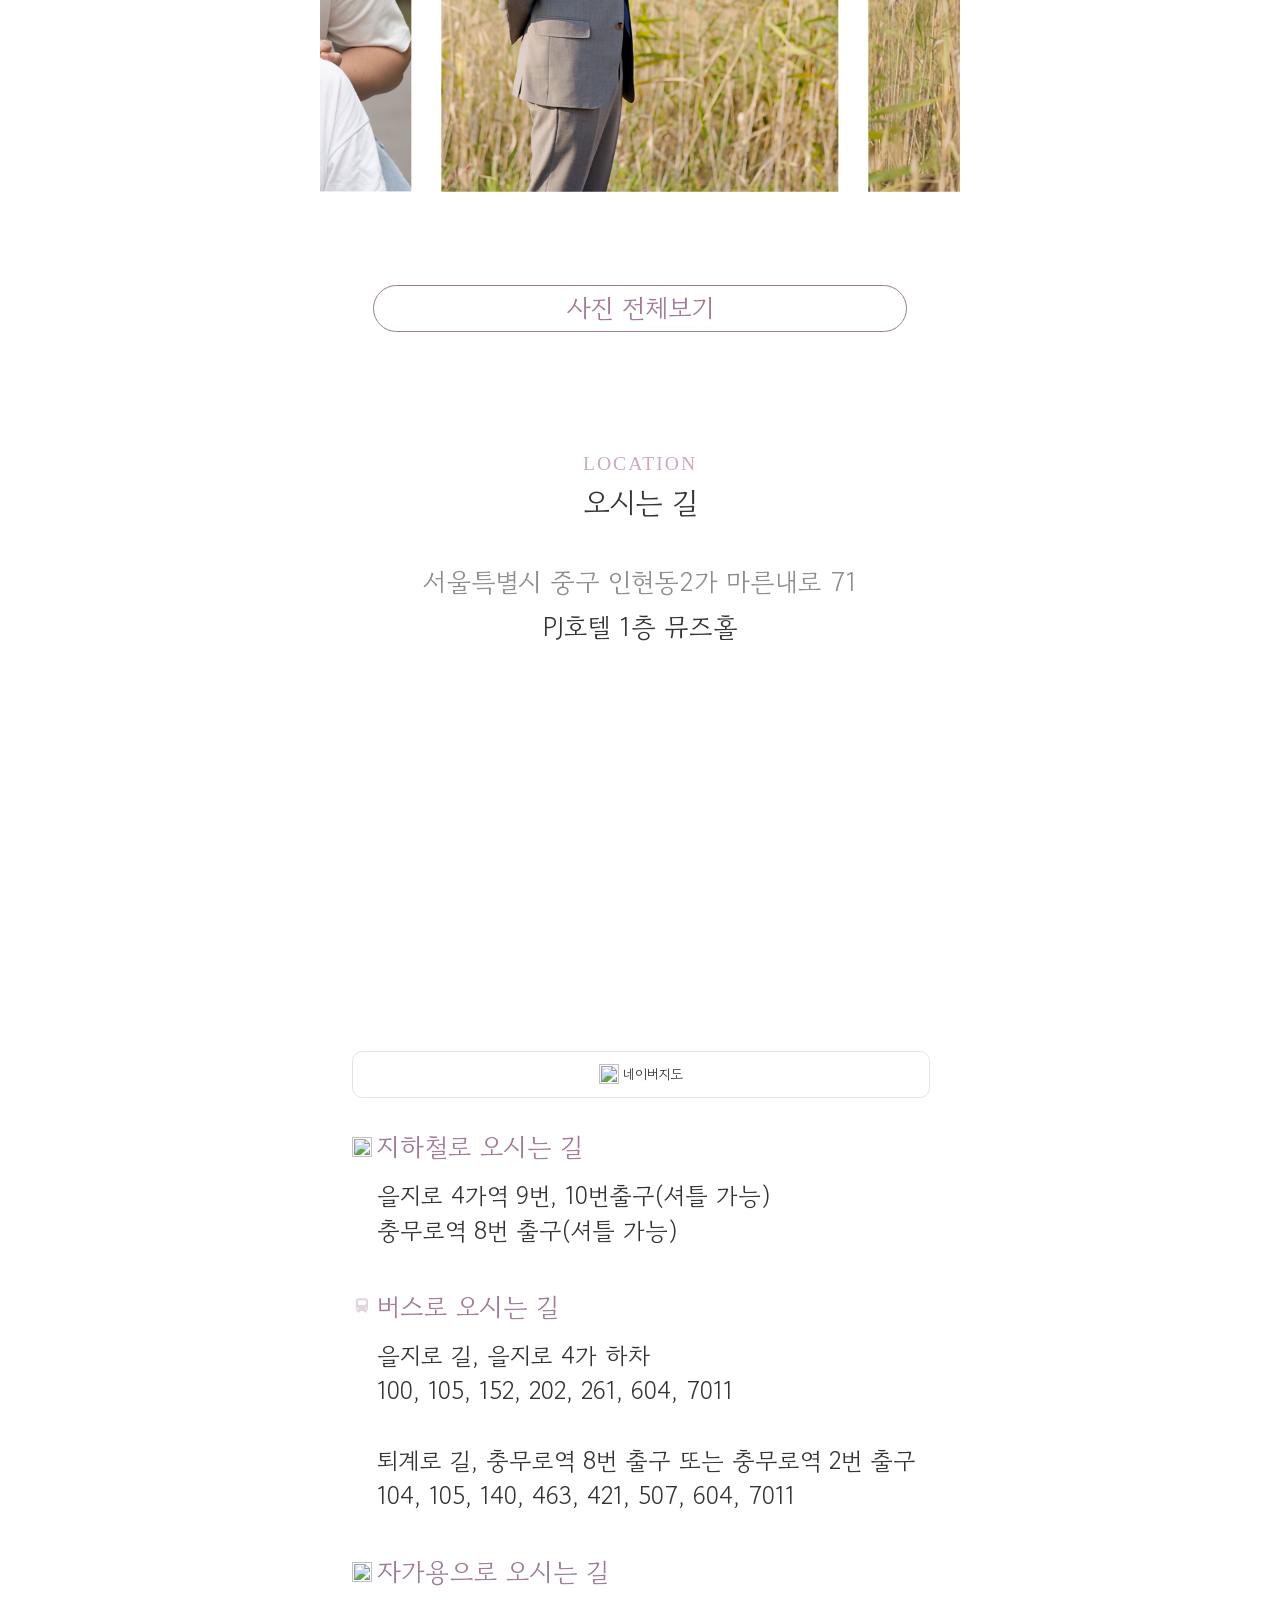
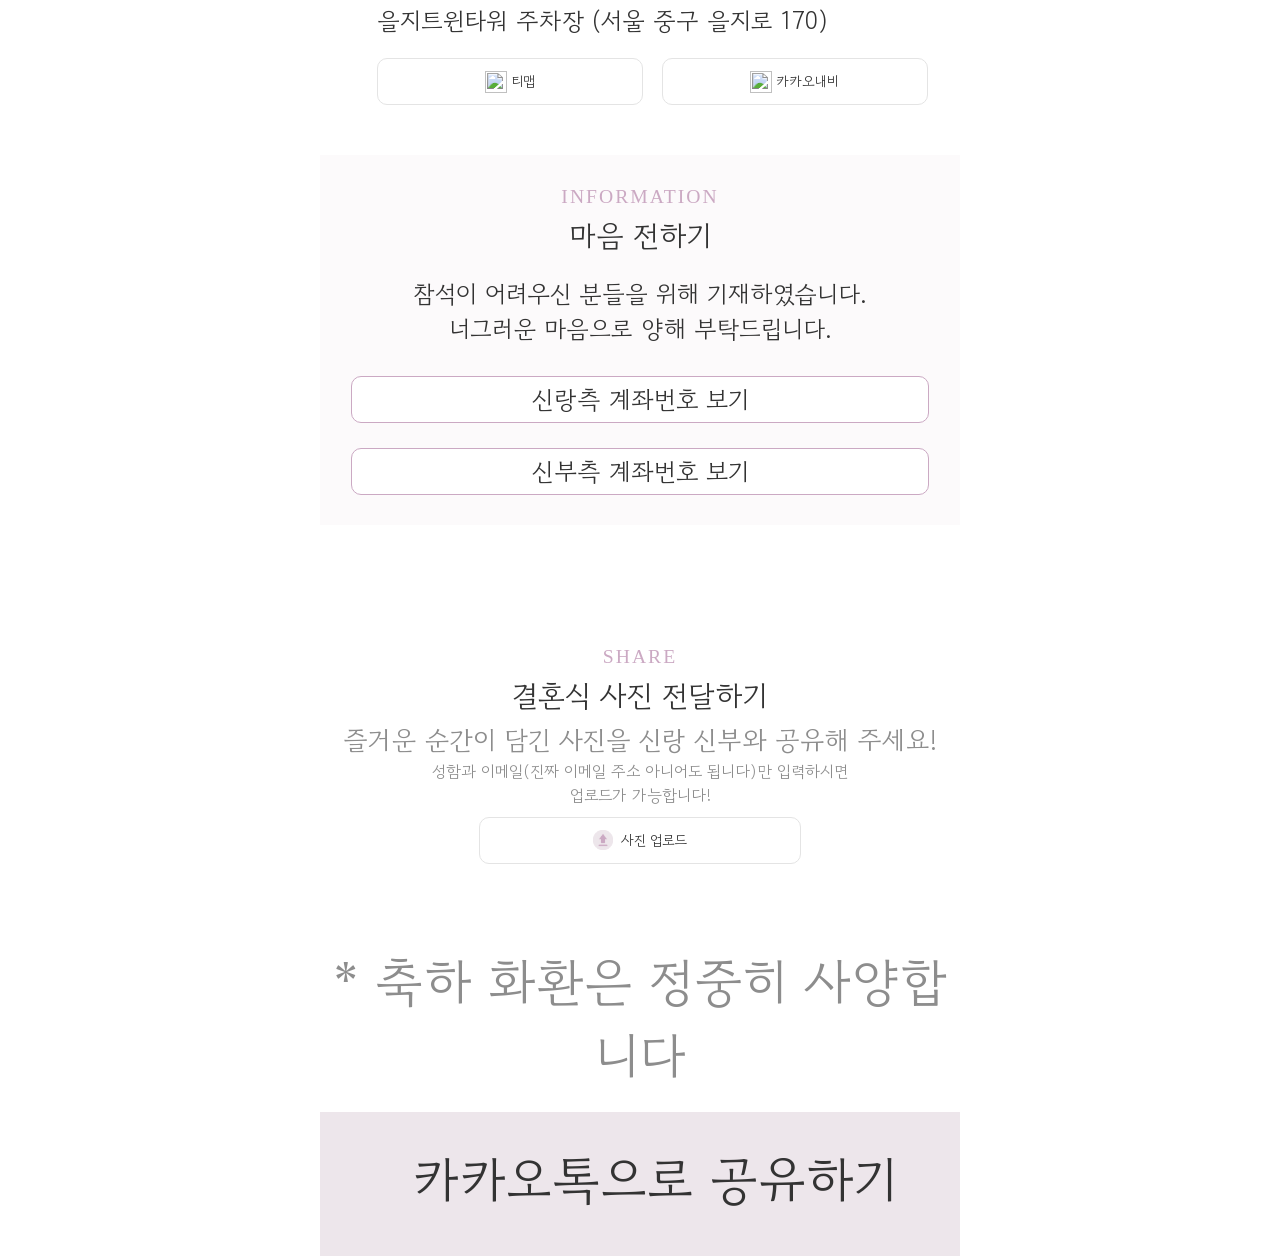
==== commit 376cf76e: "글자 크기 변경" ====
--- a/index.html
+++ b/index.html
@@ -899,13 +899,13 @@
   <div class="TITLE_KR">결혼식 사진 전달하기</div>
   <div style="height:5px;clear:both"></div>
   <div class="location_address" style="text-align:center;color:#8D8D8D; font-family: 'GowunDodum-Regular'; font-size:4vw;">즐거운 순간이 담긴 사진을 신랑 신부와 공유해 주세요!</div>
-  <div style="text-align:center;color:#8D8D8D;font-family: 'GowunDodum-Regular'; font-size: 1.1vw;">성함과 이메일(진짜 이메일 주소 아니어도 됩니다)만 입력하시면<br>업로드가 가능합니다!</div>  
+  <div style="text-align:center;color:#8D8D8D;font-family: 'GowunDodum-Regular'; font-size: 1.25vw;">성함과 이메일(진짜 이메일 주소 아니어도 됩니다)만 입력하시면<br>업로드가 가능합니다!</div>  
   <div style="height:10px;clear:both"></div>
     <a href="https://www.dropbox.com/request/J30zmrSVtW5FKWVoCXUf"><div style="width:50%; margin: 0 auto;" class="NAV_BOX BOX_NAVER"><img src="data/upload.png" class="BOX_NAVERIMG">&nbsp; 사진 업로드</div></a>
 </div>
 
 <div style="height:80px;clear:both"></div>
-<div style="text-align:center;color:#8D8D8D;font-family: 'GowunDodum-Regular'; font-size: 3vw;">* 축하 화환은 정중히 사양합니다</div>  
+<div style="text-align:center;color:#8D8D8D;font-family: 'GowunDodum-Regular'; font-size: 4vw;">* 축하 화환은 정중히 사양합니다</div>  
 <div style="height:20px;clear:both"></div>
 <!-- 공유하기 -->
 <div class="_BOTTOM">
